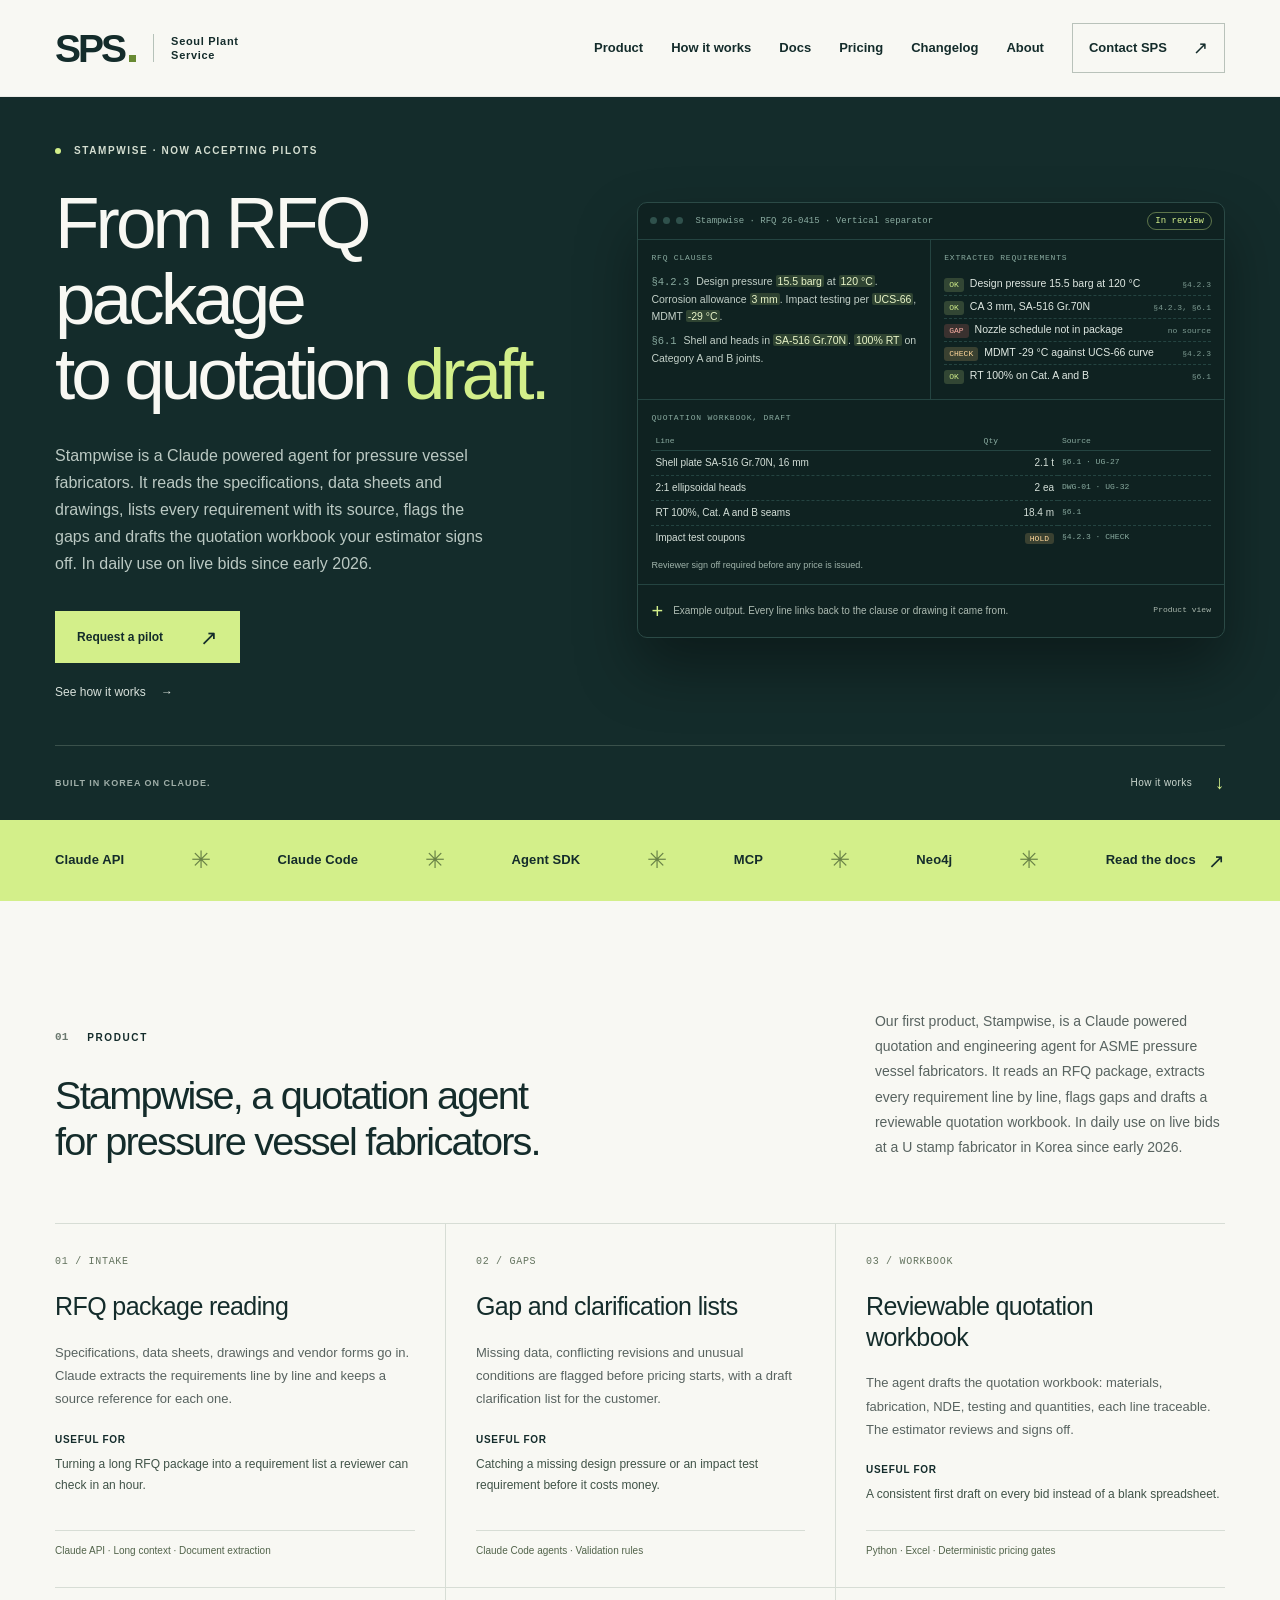
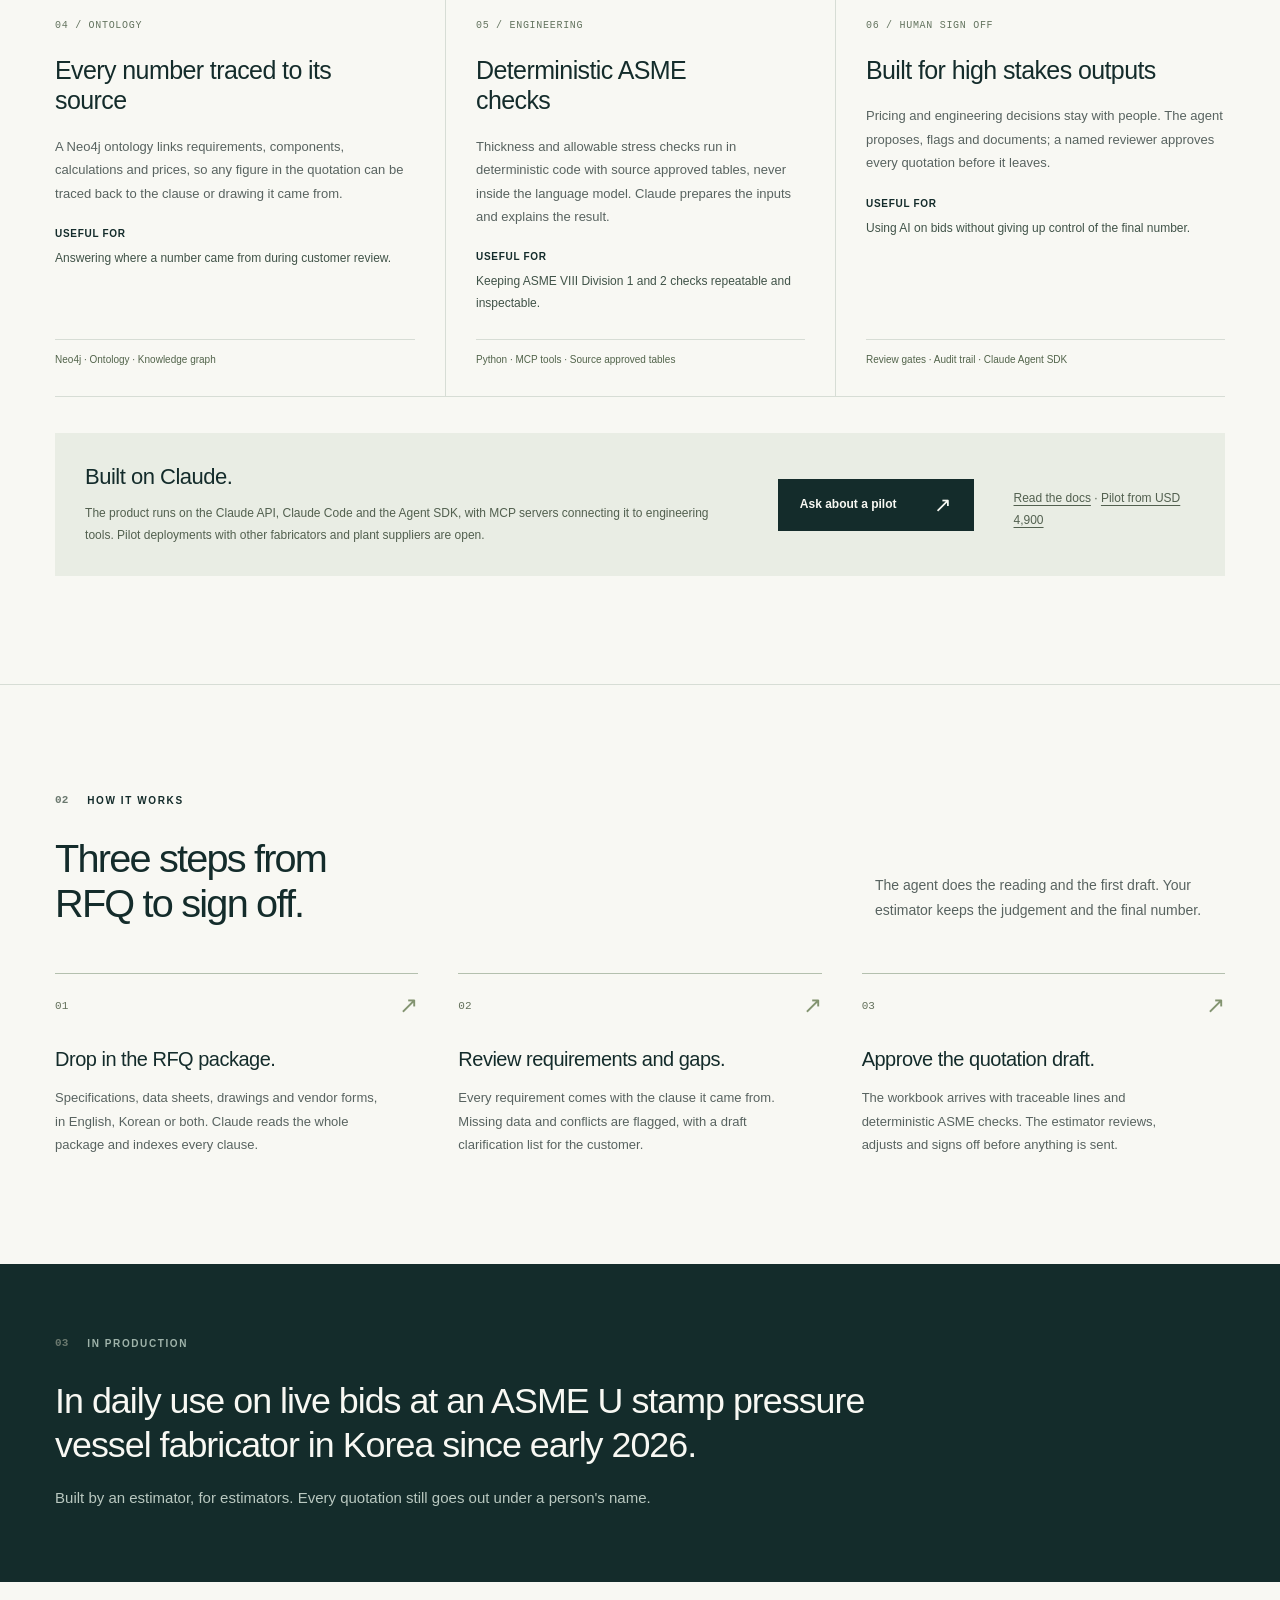
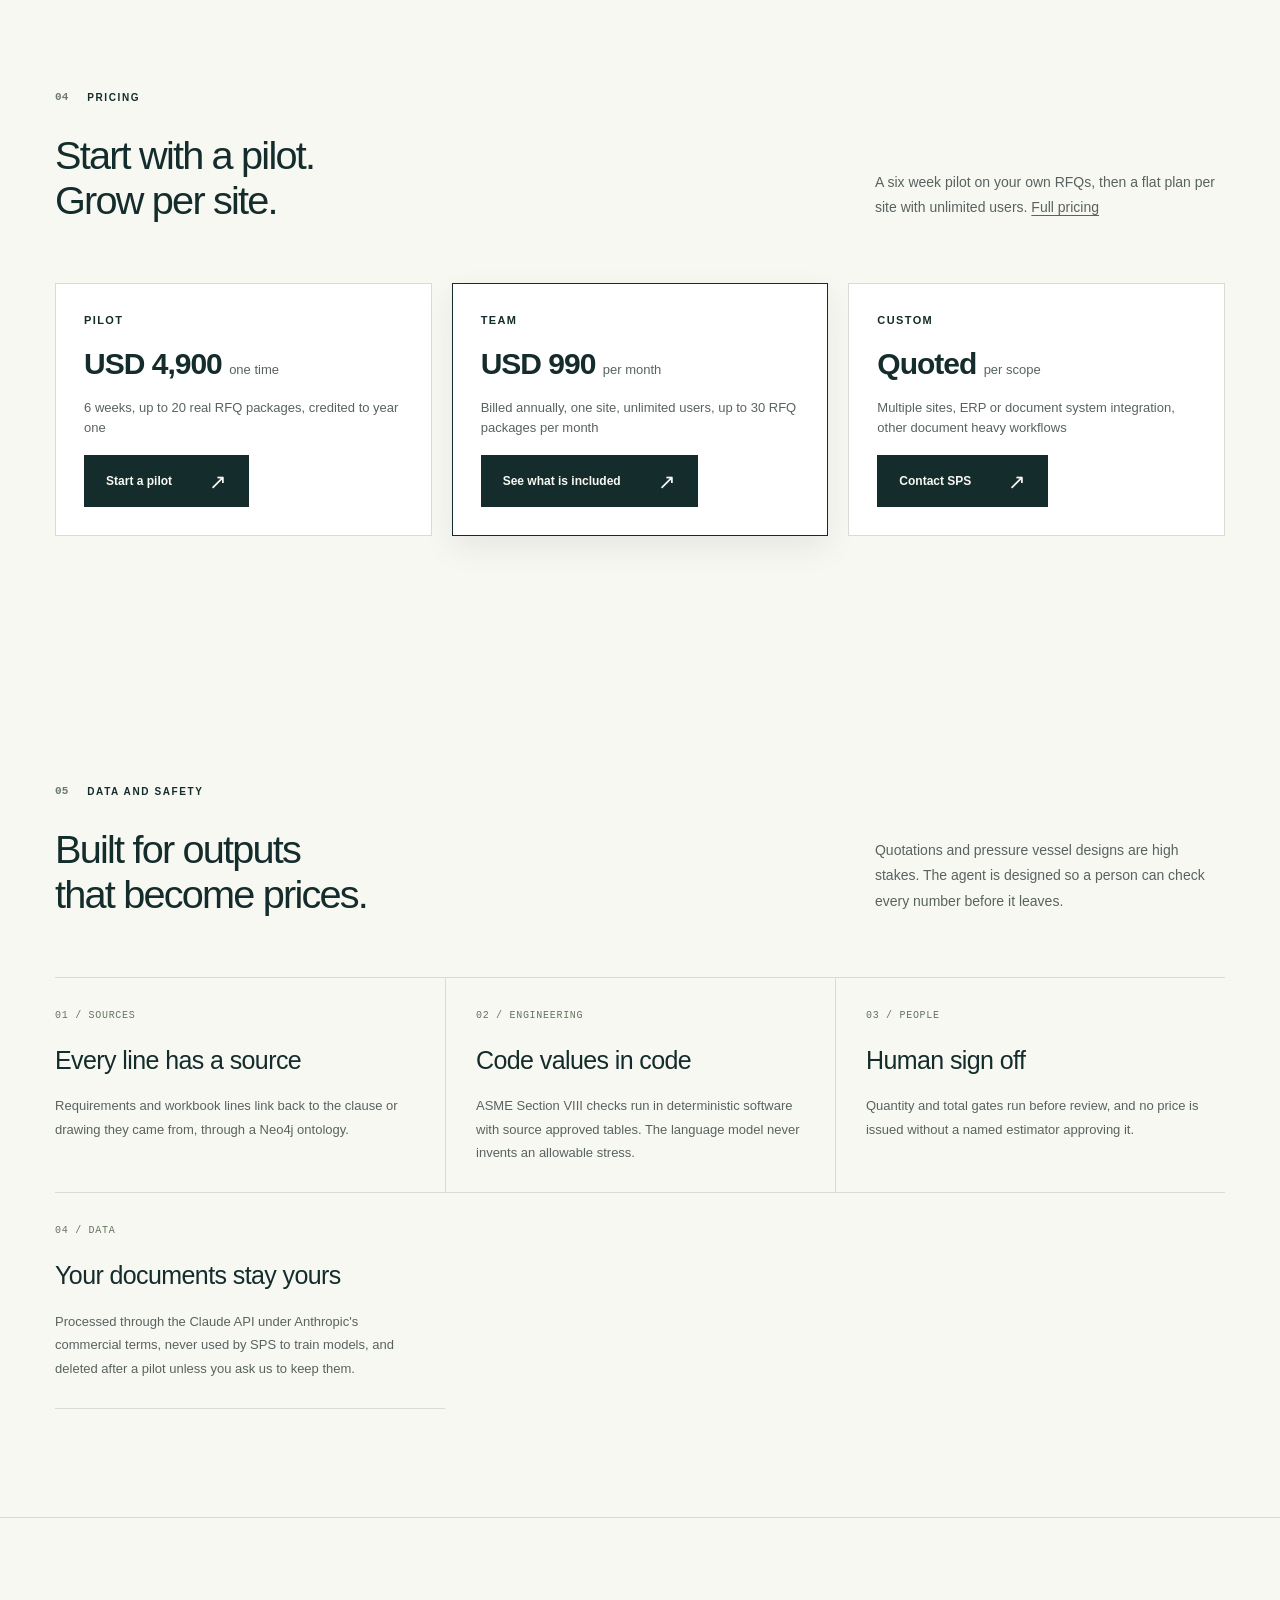
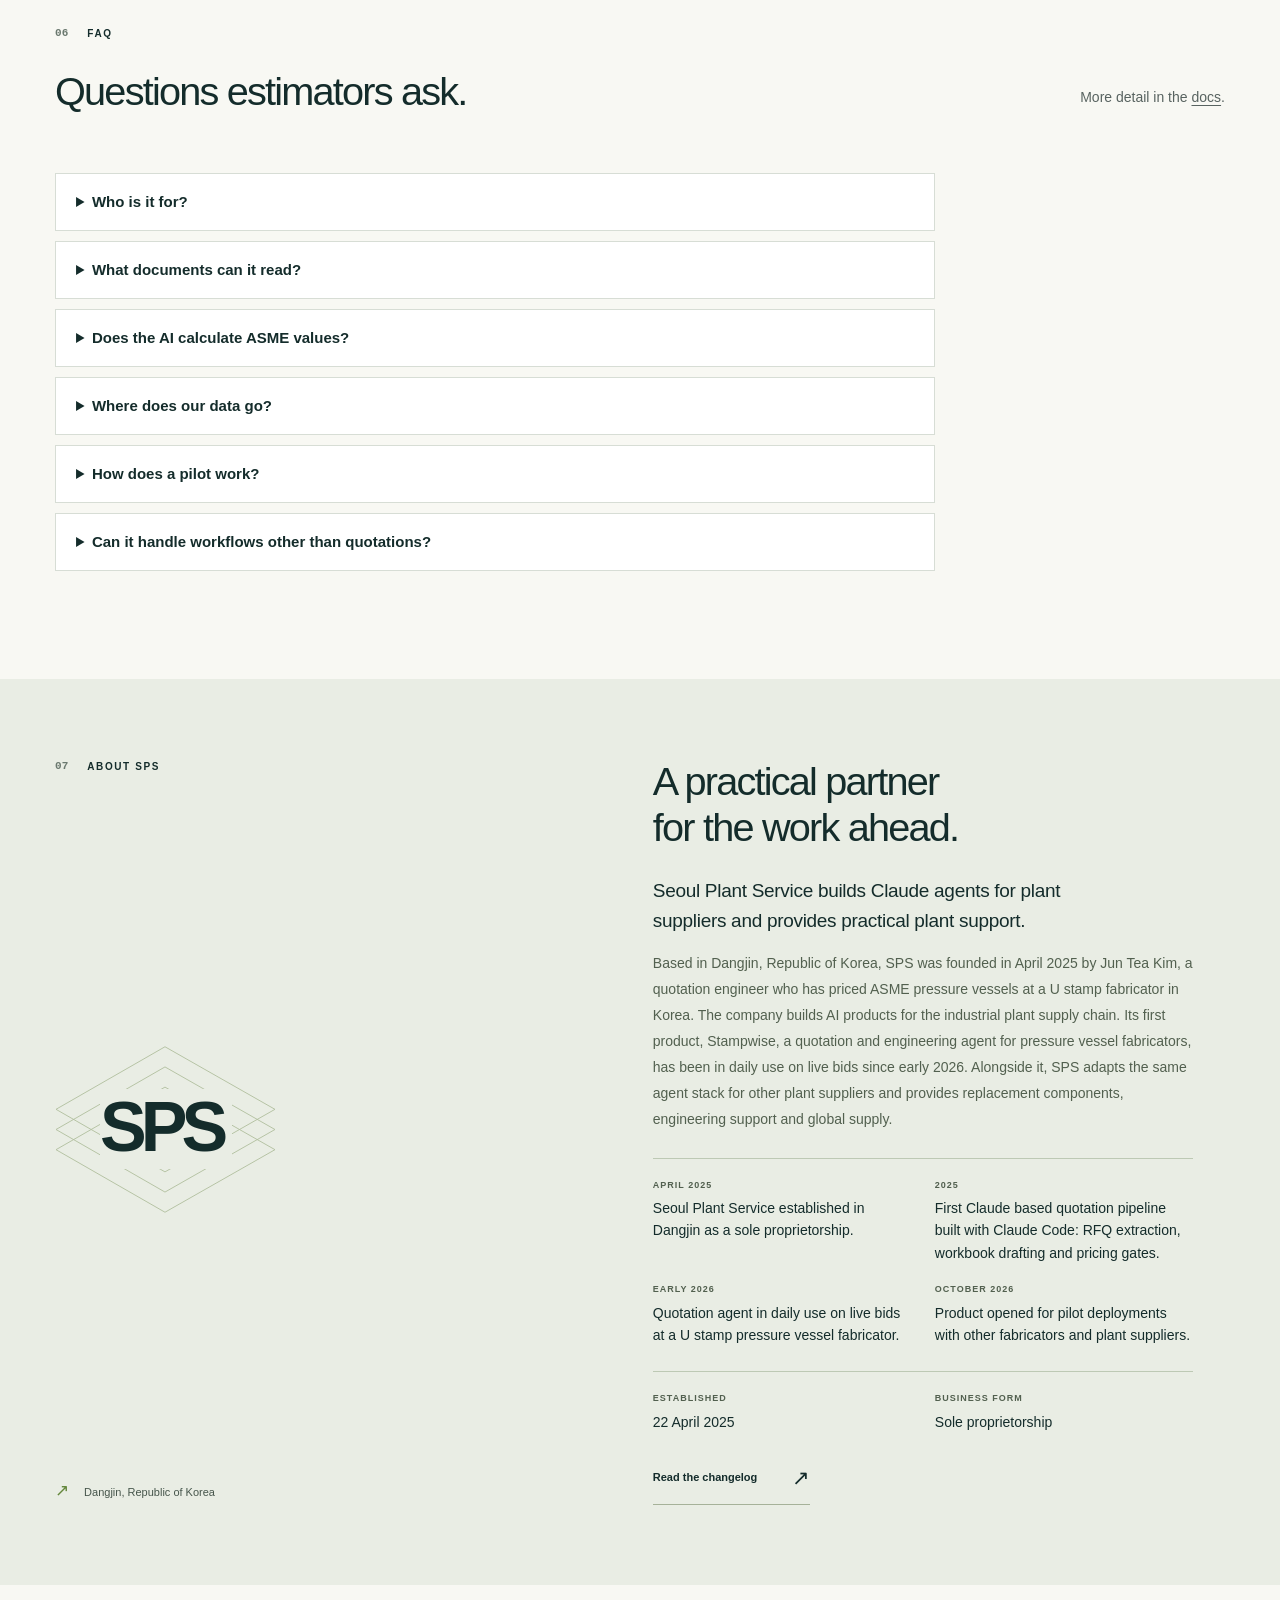
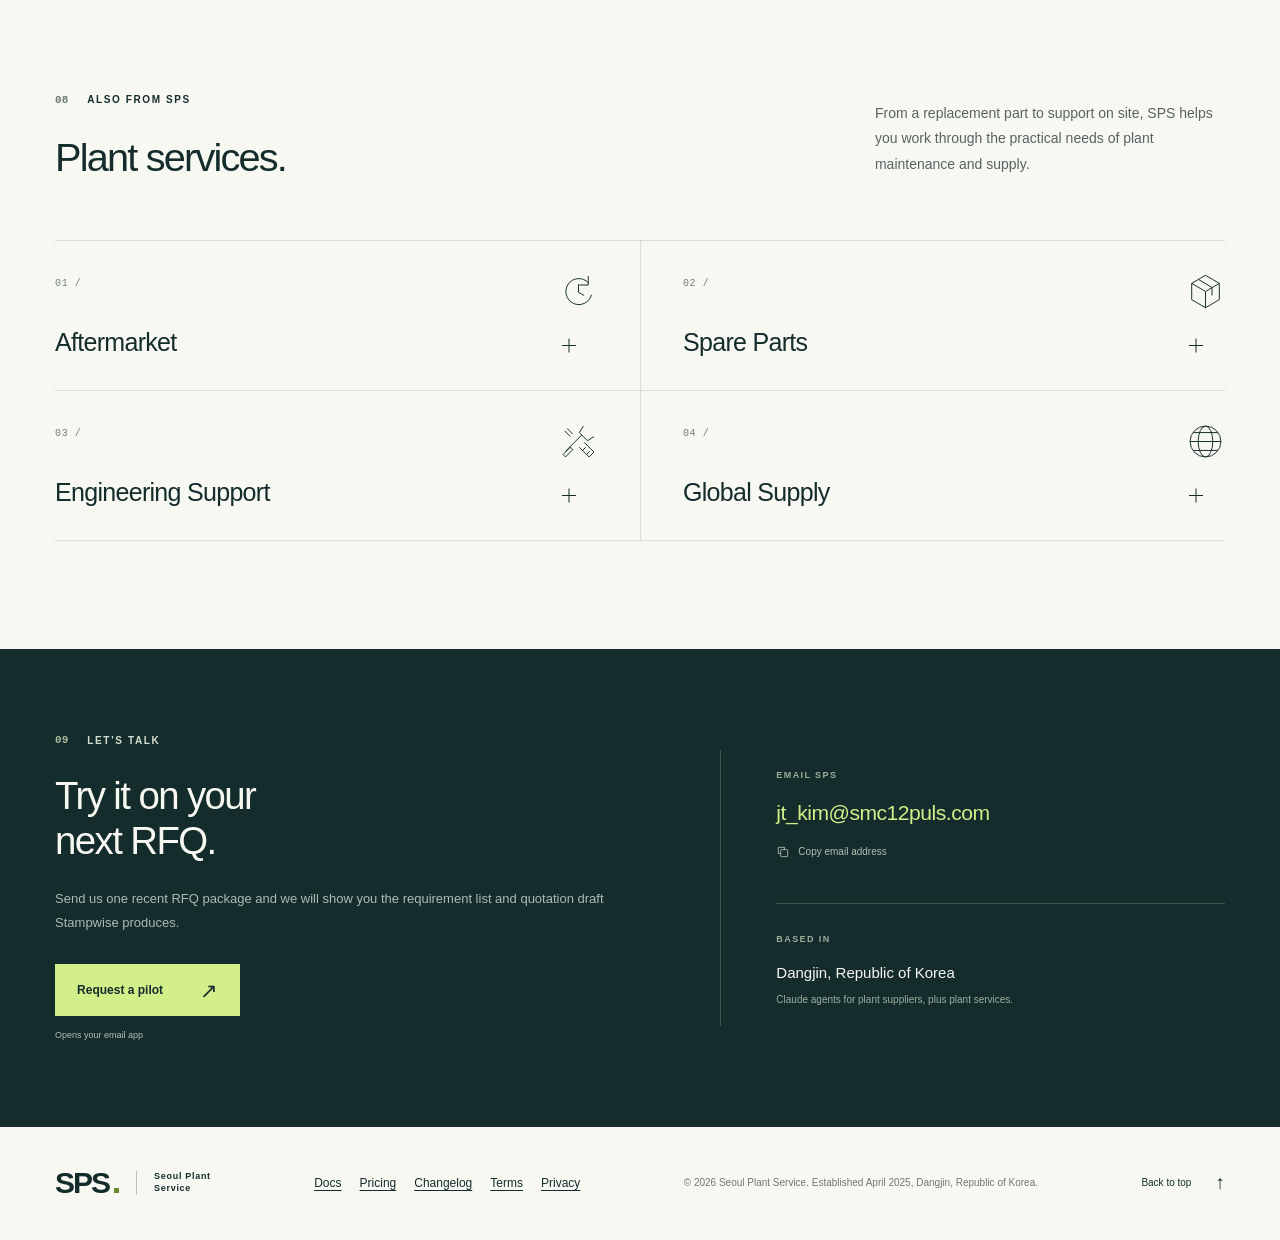
==== index.html @ 638606ea "Name the product Stampwise across the site Co-Authored-By: Claude Opus 5.5 <noreply@anthropic.com> C" ====
<!doctype html>
<html lang="en">
<head>
  <meta charset="utf-8">
  <meta name="viewport" content="width=device-width, initial-scale=1">
  <meta name="theme-color" content="#142c2b">
  <meta name="description" content="Seoul Plant Service (SPS) builds Claude agents for pressure vessel fabricators: a quotation and engineering agent in daily use on live bids since early 2026, plus custom deployments built on Claude and practical plant support.">
  <link rel="canonical" href="https://smc12puls.com/">
  <meta property="og:type" content="website">
  <meta property="og:url" content="https://smc12puls.com/">
  <meta property="og:title" content="Stampwise by Seoul Plant Service">
  <meta property="og:description" content="From RFQ package to quotation draft. Stampwise is a Claude powered agent for pressure vessel fabricators, in daily use on live bids since early 2026. Pilots open.">
  <meta property="og:locale" content="en_US">
  <script id="sps-organization-schema" type="application/ld+json">
    {
      "@context": "https://schema.org",
      "@type": "Organization",
      "name": "Seoul Plant Service",
      "alternateName": "SPS",
      "url": "https://smc12puls.com/",
      "email": "jt_kim@smc12puls.com",
      "foundingDate": "2025-04-22",
      "founder": {
        "@type": "Person",
        "name": "Jun Tea Kim"
      },
      "address": {
        "@type": "PostalAddress",
        "addressLocality": "Dangjin",
        "addressRegion": "Chungcheongnam-do",
        "addressCountry": "KR"
      },
      "description": "Seoul Plant Service builds Claude agents for industrial plant suppliers. Its first product, Stampwise, is a quotation and engineering agent for ASME pressure vessel fabricators, in daily use on live bids since early 2026. SPS also builds custom Claude deployments for plant suppliers and provides replacement components, engineering support and global supply.",
      "knowsAbout": ["Claude API", "Claude Code", "Agent SDK", "Model Context Protocol", "ASME pressure vessels", "Quotation automation", "Neo4j knowledge graphs"]
    }
  </script>
  <script id="sps-product-schema" type="application/ld+json">
    {
      "@context": "https://schema.org",
      "@type": "SoftwareApplication",
      "name": "Stampwise",
      "alternateName": "SPS quotation agent",
      "applicationCategory": "BusinessApplication",
      "operatingSystem": "Cloud",
      "url": "https://smc12puls.com/#product",
      "description": "Claude powered quotation and engineering agent for ASME pressure vessel fabricators. Reads RFQ packages, extracts requirements line by line, flags gaps, drafts a reviewable quotation workbook, traces every number through a Neo4j ontology and checks designs with a deterministic ASME engine. In daily use on live bids since early 2026.",
      "creator": { "@type": "Organization", "name": "Seoul Plant Service", "url": "https://smc12puls.com/" },
      "datePublished": "2026-01",
      "offers": [{ "@type": "Offer", "name": "6 week pilot", "price": "4900", "priceCurrency": "USD", "url": "https://smc12puls.com/pricing/" }, { "@type": "Offer", "name": "Team plan, per month billed annually", "price": "990", "priceCurrency": "USD", "url": "https://smc12puls.com/pricing/" }]
    }
  </script>
  <title>Stampwise by Seoul Plant Service | Claude quotation agent for pressure vessel fabricators</title>
  <link rel="icon" type="image/svg+xml" href="assets/favicon.svg">
  <link rel="stylesheet" href="styles.css">
  <script src="script.js" defer></script>
</head>
<body>
  <a class="skip-link" href="#main">Skip to content</a>

  <header class="site-header">
    <div class="container header-inner">
      <a class="brand" href="#top" aria-label="Seoul Plant Service home">
        <span class="wordmark" aria-hidden="true">SPS<span class="brand-square"></span></span>
        <span class="brand-name">Seoul Plant<br>Service</span>
      </a>
      <button class="menu-toggle" type="button" aria-expanded="false" aria-controls="main-navigation">
        <span class="menu-label">Menu</span><span class="menu-lines" aria-hidden="true"></span>
      </button>
      <nav class="main-navigation" id="main-navigation" aria-label="Main navigation">
        <a href="#product">Product</a>
        <a href="#how">How it works</a>
        <a href="/docs/">Docs</a>
        <a href="/pricing/">Pricing</a>
        <a href="/changelog/">Changelog</a>
        <a href="#about">About</a>
        <a class="nav-contact" href="#contact">Contact SPS <span aria-hidden="true">↗</span></a>
      </nav>
    </div>
  </header>

  <main id="main">
    <section class="hero" id="top" aria-labelledby="hero-title">
      <div class="container hero-inner">
        <div class="hero-copy">
          <p class="eyebrow light"><span class="status-dot" aria-hidden="true"></span> Stampwise · Now accepting pilots</p>
          <h1 id="hero-title">From RFQ package<br>to quotation <em>draft.</em></h1>
          <p class="hero-description">Stampwise is a Claude powered agent for pressure vessel fabricators. It reads the specifications, data sheets and drawings, lists every requirement with its source, flags the gaps and drafts the quotation workbook your estimator signs off. In daily use on live bids since early 2026.</p>
          <a class="button button-lime" href="mailto:jt_kim@smc12puls.com?subject=Stampwise%20pilot">Request a pilot <span aria-hidden="true">↗</span></a>
          <a class="hero-contact" href="#how">See how it works <span aria-hidden="true">→</span></a>
        </div>
        <div class="hero-art product-shot" role="img" aria-label="Example output of Stampwise: RFQ clauses, extracted requirements and a quotation workbook with source references">
          <div class="shot-bar"><span class="dot"></span><span class="dot"></span><span class="dot"></span><span class="shot-title">Stampwise · RFQ 26-0415 · Vertical separator</span><span class="shot-state">In review</span></div>
          <div class="shot-body">
            <div class="shot-col">
              <p class="shot-h">RFQ clauses</p>
              <p class="clause"><span class="ref">§4.2.3</span> Design pressure <mark>15.5 barg</mark> at <mark>120 °C</mark>. Corrosion allowance <mark>3 mm</mark>. Impact testing per <mark>UCS-66</mark>, MDMT <mark>-29 °C</mark>.</p>
              <p class="clause"><span class="ref">§6.1</span> Shell and heads in <mark>SA-516 Gr.70N</mark>. <mark>100% RT</mark> on Category A and B joints.</p>
            </div>
            <div class="shot-col">
              <p class="shot-h">Extracted requirements</p>
              <ul class="req">
                <li><span class="ok">OK</span> Design pressure 15.5 barg at 120 °C <i>§4.2.3</i></li>
                <li><span class="ok">OK</span> CA 3 mm, SA-516 Gr.70N <i>§4.2.3, §6.1</i></li>
                <li><span class="gap">GAP</span> Nozzle schedule not in package <i>no source</i></li>
                <li><span class="chk">CHECK</span> MDMT -29 °C against UCS-66 curve <i>§4.2.3</i></li>
                <li><span class="ok">OK</span> RT 100% on Cat. A and B <i>§6.1</i></li>
              </ul>
            </div>
            <div class="shot-col shot-wide">
              <p class="shot-h">Quotation workbook, draft</p>
              <table class="wb">
                <tr><th>Line</th><th>Qty</th><th>Source</th></tr>
                <tr><td>Shell plate SA-516 Gr.70N, 16 mm</td><td>2.1 t</td><td>§6.1 · UG-27</td></tr>
                <tr><td>2:1 ellipsoidal heads</td><td>2 ea</td><td>DWG-01 · UG-32</td></tr>
                <tr><td>RT 100%, Cat. A and B seams</td><td>18.4 m</td><td>§6.1</td></tr>
                <tr><td>Impact test coupons</td><td><span class="hold">HOLD</span></td><td>§4.2.3 · CHECK</td></tr>
              </table>
              <p class="sign">Reviewer sign off required before any price is issued.</p>
            </div>
          </div>
          <p class="shot-caption"><span class="caption-cross" aria-hidden="true">+</span> Example output. Every line links back to the clause or drawing it came from.<span class="illustration-note">Product view</span></p>
        </div>
      </div>
      <div class="hero-bottom container">
        <p>BUILT IN KOREA ON CLAUDE.</p>
        <a href="#how" aria-label="Scroll to how it works">How it works <span aria-hidden="true">↓</span></a>
      </div>
    </section>

    <div class="service-strip" aria-label="Built with">
      <div class="container service-strip-inner">
        <span>Claude API</span><span aria-hidden="true">✳</span>
        <span>Claude Code</span><span aria-hidden="true">✳</span>
        <span>Agent SDK</span><span aria-hidden="true">✳</span>
        <span>MCP</span><span aria-hidden="true">✳</span>
        <span>Neo4j</span><span aria-hidden="true">✳</span>
        <a class="strip-ai" href="/docs/">Read the docs <span aria-hidden="true">↗</span></a>
      </div>
    </div>

    <section class="section ai-section" id="product" aria-labelledby="product-title">
      <div class="container">
        <div class="section-heading">
          <div><p class="eyebrow"><span>01</span> Product</p><h2 id="product-title">Stampwise, a quotation agent<br>for pressure vessel fabricators.</h2></div>
          <p class="section-intro">Our first product, Stampwise, is a Claude powered quotation and engineering agent for ASME pressure vessel fabricators. It reads an RFQ package, extracts every requirement line by line, flags gaps and drafts a reviewable quotation workbook. In daily use on live bids at a U stamp fabricator in Korea since early 2026.</p>
        </div>
        <div class="capability-grid">
          <article class="capability">
            <span class="capability-number" aria-hidden="true">01 / INTAKE</span>
            <h3>RFQ package reading</h3>
            <p>Specifications, data sheets, drawings and vendor forms go in. Claude extracts the requirements line by line and keeps a source reference for each one.</p>
            <p class="capability-output"><span>Useful for</span> Turning a long RFQ package into a requirement list a reviewer can check in an hour.</p>
            <p class="capability-tech">Claude API · Long context · Document extraction</p>
          </article>
          <article class="capability">
            <span class="capability-number" aria-hidden="true">02 / GAPS</span>
            <h3>Gap and clarification lists</h3>
            <p>Missing data, conflicting revisions and unusual conditions are flagged before pricing starts, with a draft clarification list for the customer.</p>
            <p class="capability-output"><span>Useful for</span> Catching a missing design pressure or an impact test requirement before it costs money.</p>
            <p class="capability-tech">Claude Code agents · Validation rules</p>
          </article>
          <article class="capability">
            <span class="capability-number" aria-hidden="true">03 / WORKBOOK</span>
            <h3>Reviewable quotation workbook</h3>
            <p>The agent drafts the quotation workbook: materials, fabrication, NDE, testing and quantities, each line traceable. The estimator reviews and signs off.</p>
            <p class="capability-output"><span>Useful for</span> A consistent first draft on every bid instead of a blank spreadsheet.</p>
            <p class="capability-tech">Python · Excel · Deterministic pricing gates</p>
          </article>
          <article class="capability">
            <span class="capability-number" aria-hidden="true">04 / ONTOLOGY</span>
            <h3>Every number traced to its source</h3>
            <p>A Neo4j ontology links requirements, components, calculations and prices, so any figure in the quotation can be traced back to the clause or drawing it came from.</p>
            <p class="capability-output"><span>Useful for</span> Answering where a number came from during customer review.</p>
            <p class="capability-tech">Neo4j · Ontology · Knowledge graph</p>
          </article>
          <article class="capability">
            <span class="capability-number" aria-hidden="true">05 / ENGINEERING</span>
            <h3>Deterministic ASME checks</h3>
            <p>Thickness and allowable stress checks run in deterministic code with source approved tables, never inside the language model. Claude prepares the inputs and explains the result.</p>
            <p class="capability-output"><span>Useful for</span> Keeping ASME VIII Division 1 and 2 checks repeatable and inspectable.</p>
            <p class="capability-tech">Python · MCP tools · Source approved tables</p>
          </article>
          <article class="capability">
            <span class="capability-number" aria-hidden="true">06 / HUMAN SIGN OFF</span>
            <h3>Built for high stakes outputs</h3>
            <p>Pricing and engineering decisions stay with people. The agent proposes, flags and documents; a named reviewer approves every quotation before it leaves.</p>
            <p class="capability-output"><span>Useful for</span> Using AI on bids without giving up control of the final number.</p>
            <p class="capability-tech">Review gates · Audit trail · Claude Agent SDK</p>
          </article>
        </div>
        <div class="ai-scope">
          <div><h3>Built on Claude.</h3><p>The product runs on the Claude API, Claude Code and the Agent SDK, with MCP servers connecting it to engineering tools. Pilot deployments with other fabricators and plant suppliers are open.</p></div>
          <a class="button button-ink" href="mailto:jt_kim@smc12puls.com?subject=Stampwise%20pilot&amp;body=Hello%20SPS%2C%0D%0A%0D%0AI%20would%20like%20to%20discuss%20a%20pilot%20of%20the%20quotation%20agent%3A%0D%0A%0D%0AProducts%20we%20fabricate%3A%0D%0ATypical%20RFQ%20package%20and%20volume%3A%0D%0ACurrent%20quotation%20tools%3A%0D%0AData%20access%20constraints%3A%0D%0APreferred%20timing%3A%0D%0ACompany%20and%20contact%20name%3A%0D%0A%0D%0AThank%20you.">Ask about a pilot <span aria-hidden="true">↗</span></a>
          <p class="product-links"><a href="/docs/">Read the docs</a> · <a href="/pricing/">Pilot from USD 4,900</a></p>
        </div>
      </div>
    </section>

    <section class="section approach-section" id="how" aria-labelledby="how-title">
      <div class="container">
        <div class="section-heading"><div><p class="eyebrow"><span>02</span> How it works</p><h2 id="how-title">Three steps from<br>RFQ to sign off.</h2></div><p class="section-intro">The agent does the reading and the first draft. Your estimator keeps the judgement and the final number.</p></div>
        <ol class="approach-steps">
          <li><div class="step-top"><span>01</span><span class="step-arrow" aria-hidden="true">↗</span></div><h3>Drop in the RFQ package.</h3><p>Specifications, data sheets, drawings and vendor forms, in English, Korean or both. Claude reads the whole package and indexes every clause.</p></li>
          <li><div class="step-top"><span>02</span><span class="step-arrow" aria-hidden="true">↗</span></div><h3>Review requirements and gaps.</h3><p>Every requirement comes with the clause it came from. Missing data and conflicts are flagged, with a draft clarification list for the customer.</p></li>
          <li><div class="step-top"><span>03</span><span class="step-arrow" aria-hidden="true">↗</span></div><h3>Approve the quotation draft.</h3><p>The workbook arrives with traceable lines and deterministic ASME checks. The estimator reviews, adjusts and signs off before anything is sent.</p></li>
        </ol>
      </div>
    </section>

    <section class="proof-section" id="proof" aria-labelledby="proof-title">
      <div class="container proof-inner">
        <p class="eyebrow"><span>03</span> In production</p>
        <p class="proof-statement" id="proof-title">In daily use on live bids at an ASME U stamp pressure vessel fabricator in Korea since early 2026.</p>
        <p class="proof-note">Built by an estimator, for estimators. Every quotation still goes out under a person's name.</p>
      </div>
    </section>

    <section class="section pricing-section" id="pricing" aria-labelledby="pricing-title">
      <div class="container">
        <div class="section-heading"><div><p class="eyebrow"><span>04</span> Pricing</p><h2 id="pricing-title">Start with a pilot.<br>Grow per site.</h2></div><p class="section-intro">A six week pilot on your own RFQs, then a flat plan per site with unlimited users. <a class="text-link-inline" href="/pricing/">Full pricing</a></p></div>
        <div class="price-grid">
          <article class="price-card"><p class="price-name">Pilot</p><p class="price-amount">USD 4,900 <span>one time</span></p><p class="price-note">6 weeks, up to 20 real RFQ packages, credited to year one</p><a class="button button-ink" href="mailto:jt_kim@smc12puls.com?subject=Stampwise%20pilot">Start a pilot <span aria-hidden="true">↗</span></a></article>
          <article class="price-card featured"><p class="price-name">Team</p><p class="price-amount">USD 990 <span>per month</span></p><p class="price-note">Billed annually, one site, unlimited users, up to 30 RFQ packages per month</p><a class="button button-ink" href="/pricing/">See what is included <span aria-hidden="true">↗</span></a></article>
          <article class="price-card"><p class="price-name">Custom</p><p class="price-amount">Quoted <span>per scope</span></p><p class="price-note">Multiple sites, ERP or document system integration, other document heavy workflows</p><a class="button button-ink" href="mailto:jt_kim@smc12puls.com?subject=SPS%20custom%20deployment">Contact SPS <span aria-hidden="true">↗</span></a></article>
        </div>
      </div>
    </section>

    <section class="section ai-section" id="security" aria-labelledby="security-title">
      <div class="container">
        <div class="section-heading"><div><p class="eyebrow"><span>05</span> Data and safety</p><h2 id="security-title">Built for outputs<br>that become prices.</h2></div><p class="section-intro">Quotations and pressure vessel designs are high stakes. The agent is designed so a person can check every number before it leaves.</p></div>
        <div class="capability-grid">
          <article class="capability"><span class="capability-number" aria-hidden="true">01 / SOURCES</span><h3>Every line has a source</h3><p>Requirements and workbook lines link back to the clause or drawing they came from, through a Neo4j ontology.</p></article>
          <article class="capability"><span class="capability-number" aria-hidden="true">02 / ENGINEERING</span><h3>Code values in code</h3><p>ASME Section VIII checks run in deterministic software with source approved tables. The language model never invents an allowable stress.</p></article>
          <article class="capability"><span class="capability-number" aria-hidden="true">03 / PEOPLE</span><h3>Human sign off</h3><p>Quantity and total gates run before review, and no price is issued without a named estimator approving it.</p></article>
          <article class="capability"><span class="capability-number" aria-hidden="true">04 / DATA</span><h3>Your documents stay yours</h3><p>Processed through the Claude API under Anthropic's commercial terms, never used by SPS to train models, and deleted after a pilot unless you ask us to keep them.</p></article>
        </div>
      </div>
    </section>

    <section class="section faq-section" id="faq" aria-labelledby="faq-title">
      <div class="container">
        <div class="section-heading"><div><p class="eyebrow"><span>06</span> FAQ</p><h2 id="faq-title">Questions estimators ask.</h2></div><p class="section-intro">More detail in the <a class="text-link-inline" href="/docs/">docs</a>.</p></div>
        <div class="faq-list">
          <details class="faq-item"><summary>Who is it for?</summary><p>Pressure vessel and heat exchanger fabricators, and other plant suppliers who quote against engineering RFQ packages.</p></details>
          <details class="faq-item"><summary>What documents can it read?</summary><p>PDF, Word and Excel files: specifications, data sheets, material requisitions, vendor forms and drawings in PDF. English, Korean and mixed packages.</p></details>
          <details class="faq-item"><summary>Does the AI calculate ASME values?</summary><p>No. Claude prepares inputs and explains results. Thickness and allowable stress checks run in deterministic code with source approved tables.</p></details>
          <details class="faq-item"><summary>Where does our data go?</summary><p>Documents are processed through the Claude API under Anthropic's commercial terms. SPS does not use them to train models. See the <a href="/privacy/">Privacy Policy</a>.</p></details>
          <details class="faq-item"><summary>How does a pilot work?</summary><p>Six weeks on one product family and up to 20 of your real RFQ packages, with a weekly review and an evaluation report at the end. The fee is credited to year one if you subscribe within 30 days.</p></details>
          <details class="faq-item"><summary>Can it handle workflows other than quotations?</summary><p>Yes, as a custom deployment of the same agent stack, for example RFQ intake or engineering knowledge search. See <a href="/pricing/">Pricing</a>.</p></details>
        </div>
      </div>
    </section>

    <section class="about-section" id="about" aria-labelledby="about-title">
      <div class="container about-grid">
        <div class="about-label"><p class="eyebrow"><span>07</span> About SPS</p><div class="about-emblem" aria-hidden="true"><span>SPS</span><svg viewBox="0 0 220 160" fill="none"><path d="m1 80 108-62 109 62-109 62L1 80Z"/><path d="m1 100 108-62 109 62-109 62L1 100Z"/><path d="m1 60 108-62 109 62-109 62L1 60Z"/></svg></div><p class="about-location"><span aria-hidden="true">↗</span> Dangjin, Republic of Korea</p></div>
        <div class="about-copy">
          <h2 id="about-title">A practical partner<br>for the work ahead.</h2>
          <p class="about-lead">Seoul Plant Service builds Claude agents for plant suppliers and provides practical plant support.</p>
          <p>Based in Dangjin, Republic of Korea, SPS was founded in April 2025 by Jun Tea Kim, a quotation engineer who has priced ASME pressure vessels at a U stamp fabricator in Korea. The company builds AI products for the industrial plant supply chain. Its first product, Stampwise, a quotation and engineering agent for pressure vessel fabricators, has been in daily use on live bids since early 2026. Alongside it, SPS adapts the same agent stack for other plant suppliers and provides replacement components, engineering support and global supply.</p>
          <dl class="company-facts" aria-label="Milestones">
            <div><dt>April 2025</dt><dd>Seoul Plant Service established in Dangjin as a sole proprietorship.</dd></div>
            <div><dt>2025</dt><dd>First Claude based quotation pipeline built with Claude Code: RFQ extraction, workbook drafting and pricing gates.</dd></div>
            <div><dt>Early 2026</dt><dd>Quotation agent in daily use on live bids at a U stamp pressure vessel fabricator.</dd></div>
            <div><dt>October 2026</dt><dd>Product opened for pilot deployments with other fabricators and plant suppliers.</dd></div>
          </dl>
          <dl class="company-facts">
            <div><dt>Established</dt><dd><time datetime="2025-04-22">22 April 2025</time></dd></div>
            <div><dt>Business form</dt><dd>Sole proprietorship</dd></div>
          </dl>
          <a class="text-link" href="/changelog/">Read the changelog <span aria-hidden="true">↗</span></a>
        </div>
      </div>
    </section>

    <section class="section services-section" id="services" aria-labelledby="services-title">
      <div class="container">
        <div class="section-heading">
          <div><p class="eyebrow"><span>08</span> Also from SPS</p><h2 id="services-title">Plant services.</h2></div>
          <p class="section-intro">From a replacement part to support on site, SPS helps you work through the practical needs of plant maintenance and supply.</p>
        </div>
        <div class="service-grid">
          <details class="service-item">
            <summary>
              <span class="service-number">01 /</span>
              <svg class="service-icon" viewBox="0 0 48 48" fill="none" aria-hidden="true"><path d="M36 13a16 16 0 1 0 4 15M36 5v11H25"/><path d="M24 15v10l7 4"/></svg>
              <span class="service-title">Aftermarket</span><span class="disclosure-icon" aria-hidden="true"></span>
            </summary>
            <div class="service-body"><p>Practical assistance for equipment already in service, from heater replacement to maintenance support.</p><ul><li>Heater replacement support</li><li>Equipment and personnel assistance</li></ul><a href="mailto:jt_kim@smc12puls.com?subject=Aftermarket%20support%20inquiry">Discuss your requirement <span aria-hidden="true">↗</span></a></div>
          </details>
          <details class="service-item">
            <summary>
              <span class="service-number">02 /</span>
              <svg class="service-icon" viewBox="0 0 48 48" fill="none" aria-hidden="true"><path d="m24 4 17 10v20L24 44 7 34V14L24 4ZM7 14l17 10 17-10M24 24v20M15 9l17 10v10"/></svg>
              <span class="service-title">Spare Parts</span><span class="disclosure-icon" aria-hidden="true"></span>
            </summary>
            <div class="service-body"><p>Support for replacement components, with attention to the part details and specifications you provide.</p><ul><li>Spare parts sourcing and supply</li><li>O-rings, packing and replacement items</li></ul><a href="mailto:jt_kim@smc12puls.com?subject=Spare%20parts%20inquiry">Find the part you need <span aria-hidden="true">↗</span></a></div>
          </details>
          <details class="service-item">
            <summary>
              <span class="service-number">03 /</span>
              <svg class="service-icon" viewBox="0 0 48 48" fill="none" aria-hidden="true"><path d="m8 36 20-20M10 8l7 7M7 11l7 7M30 5l-5 8 10 10 8-5M5 40l3 3 9-9-3-3-9 9Z"/><path d="m25 31 12 12 6-6-12-12M29 35l4-4M34 40l4-4"/></svg>
              <span class="service-title">Engineering Support</span><span class="disclosure-icon" aria-hidden="true"></span>
            </summary>
            <div class="service-body"><p>Hands-on support for defined plant requirements, including minor machining and facility equipment assistance.</p><ul><li>Minor machining requirements</li><li>Facility equipment and personnel support</li></ul><a href="mailto:jt_kim@smc12puls.com?subject=Engineering%20support%20inquiry">Talk through the scope <span aria-hidden="true">↗</span></a></div>
          </details>
          <details class="service-item">
            <summary>
              <span class="service-number">04 /</span>
              <svg class="service-icon" viewBox="0 0 48 48" fill="none" aria-hidden="true"><circle cx="24" cy="24" r="19"/><ellipse cx="24" cy="24" rx="9" ry="19"/><path d="M5 24h38M9 13h30M9 35h30"/></svg>
              <span class="service-title">Global Supply</span><span class="disclosure-icon" aria-hidden="true"></span>
            </summary>
            <div class="service-body"><p>Sourcing support for overseas equipment and component requirements, starting with your specification and destination.</p><ul><li>Equipment and component sourcing inquiries</li><li>Supply requirements and delivery coordination</li></ul><a href="mailto:jt_kim@smc12puls.com?subject=Global%20supply%20inquiry">Share your supply needs <span aria-hidden="true">↗</span></a></div>
          </details>
        </div>
      </div>
    </section>

    <section class="contact-section" id="contact" aria-labelledby="contact-title">
      <div class="container contact-inner">
        <div class="contact-copy"><p class="eyebrow light"><span>09</span> Let’s talk</p><h2 id="contact-title">Try it on your<br>next RFQ.</h2><p>Send us one recent RFQ package and we will show you the requirement list and quotation draft Stampwise produces.</p><a class="button button-lime" href="mailto:jt_kim@smc12puls.com?subject=Stampwise%20pilot">Request a pilot <span aria-hidden="true">↗</span></a><span class="email-app-note">Opens your email app</span></div>
        <div class="contact-details"><span class="contact-detail-label">EMAIL SPS</span><a class="email-address" href="mailto:jt_kim@smc12puls.com">jt_kim<wbr>@smc12puls.com</a><div class="copy-row"><button class="copy-email" type="button" data-email="jt_kim@smc12puls.com"><svg viewBox="0 0 18 18" fill="none" aria-hidden="true"><rect x="6" y="6" width="9" height="9" rx="1"/><path d="M11 6V3H3v8h3"/></svg>Copy email address</button><span class="copy-status" role="status" aria-live="polite"></span></div><div class="contact-location"><span class="contact-detail-label">BASED IN</span><p>Dangjin, Republic of Korea</p><span class="location-note">Claude agents for plant suppliers, plus plant services.</span></div></div>
      </div>
    </section>

  </main>

  <footer class="site-footer"><div class="container footer-inner"><a class="brand footer-brand" href="#top" aria-label="Seoul Plant Service, back to top"><span class="wordmark" aria-hidden="true">SPS<span class="brand-square"></span></span><span class="brand-name">Seoul Plant<br>Service</span></a><nav class="footer-links" aria-label="Company"><a href="/docs/">Docs</a><a href="/pricing/">Pricing</a><a href="/changelog/">Changelog</a><a href="/terms/">Terms</a><a href="/privacy/">Privacy</a></nav><p id="company-information">© <span id="year">2026</span> Seoul Plant Service. Established April 2025, Dangjin, Republic of Korea.</p><a class="back-to-top" href="#top">Back to top <span aria-hidden="true">↑</span></a></div></footer>
</body>
</html>
---- styles.css ----
/* Seoul Plant Service — self-contained, no external fonts or dependencies. */
:root{--ink:#142c2b;--ink-deep:#102423;--paper:#f8f8f3;--muted:#586360;--line:#d7ddd5;--lime:#d3ef8a;--white:#fff;--max:1280px;--gutter:clamp(24px,4.3vw,72px)}
*,*::before,*::after{box-sizing:border-box}
html{scroll-behavior:smooth;scroll-padding-top:100px}
body{margin:0;background:var(--paper);color:var(--ink);font-family:Arial,Helvetica,sans-serif;-webkit-font-smoothing:antialiased;line-height:1.6}
button,a{-webkit-tap-highlight-color:transparent}
a{color:inherit;text-decoration:none}
button{font:inherit}
button,a,summary{touch-action:manipulation}
img,svg{display:block;max-width:100%}
h1,h2,h3,p,figure{margin:0}
button{cursor:pointer}
::selection{background:var(--lime);color:var(--ink)}
:focus-visible{outline:3px solid #688a32;outline-offset:6px}
.hero :focus-visible,.contact-section :focus-visible{outline-color:var(--lime)}
.container{width:min(calc(100% - var(--gutter)*2),var(--max));margin-inline:auto}
.skip-link{position:fixed;z-index:50;top:12px;left:12px;padding:10px 18px;background:var(--lime);transform:translateY(-160%)}
.skip-link:focus{transform:translateY(0)}
.site-header{background:var(--paper);border-bottom:1px solid rgba(20,44,43,.06);position:sticky;top:0;z-index:20}
.header-inner{height:96px;display:flex;align-items:center;justify-content:space-between;gap:30px}
.brand{display:inline-flex;align-items:center;gap:17px;flex-shrink:0}
.wordmark{font-size:39px;font-weight:800;line-height:1;letter-spacing:-3px;display:inline-flex;align-items:baseline;gap:3px}
.brand-square{width:7px;height:7px;background:#688a32;margin-left:2px}
.brand-name{font-size:11px;line-height:1.3;letter-spacing:.7px;font-weight:700;border-left:1px solid #b6c2b9;padding-left:17px}
.main-navigation{display:flex;align-items:center;gap:28px;font-size:13px;font-weight:600}
.main-navigation>a:not(.nav-contact){padding:10px 0;position:relative}
.main-navigation>a:not(.nav-contact)::after{content:"";position:absolute;bottom:3px;left:0;width:0;height:2px;background:var(--ink);transition:width .2s}
.main-navigation>a:hover::after{width:100%}
.nav-contact{border:1px solid #b9c2ba;padding:10px 16px;display:flex;gap:26px;align-items:center}
.nav-contact:hover{background:var(--ink);color:var(--paper);border-color:var(--ink)}
.nav-contact span{font-size:18px;font-weight:400}
.menu-toggle{display:none}
.hero{background:var(--ink);color:var(--paper);overflow:hidden}
.hero-inner{display:grid;grid-template-columns:1fr 1.03fr;align-items:center;min-height:647px;padding-top:40px;padding-bottom:42px;gap:12px}
.hero-copy{position:relative;z-index:1;padding-top:7px}
.eyebrow{display:flex;align-items:center;gap:13px;font-size:10px;letter-spacing:1.6px;text-transform:uppercase;font-weight:700;line-height:1.4;margin-bottom:27px}
.eyebrow>span:not(.status-dot){color:#6b796f;font-family:monospace;letter-spacing:0;font-size:11px;margin-right:6px}
.eyebrow.light{color:#d4ded1}
.eyebrow.light>span:not(.status-dot){color:#a9b99b}
.status-dot{background:var(--lime);height:6px;width:6px;flex-shrink:0;border-radius:50%}
h1{font-size:clamp(60px,5.7vw,84px);line-height:1.035;font-weight:500;letter-spacing:-4px;margin:0 0 30px}
h1 em{color:var(--lime);font-style:normal}
.hero-description{color:#bbc9c3;font-size:16px;line-height:1.7;max-width:440px;margin-bottom:34px}
.button{display:inline-flex;align-items:center;justify-content:space-between;gap:37px;min-height:52px;padding:14px 22px;font-size:12px;line-height:1.4;font-weight:700;transition:background .2s,transform .2s}
.button span{font-size:21px;line-height:1;font-weight:400}
.button-lime{background:var(--lime);color:var(--ink)}
.button-lime:hover{background:#e3ffa4;transform:translateY(-2px)}
.hero-contact{display:block;width:fit-content;font-size:12px;margin-top:20px;color:#d8e1db}
.hero-contact span{margin-left:12px}
.hero-contact:hover{color:var(--lime)}
.hero-art{position:relative;min-width:0;align-self:stretch;display:flex;flex-direction:column;justify-content:center}
.hero-art::before{content:"";position:absolute;inset:28px -30px 20px 10px;background:radial-gradient(ellipse at 53% 44%,rgba(111,146,125,.2),transparent 65%);pointer-events:none}
.art-topline{position:absolute;top:23px;left:23px;right:0;display:flex;justify-content:space-between;font-family:monospace;font-size:8px;letter-spacing:.7px;color:#8aaba0;gap:10px}
.hero-art img{position:relative;width:120%;max-width:none;height:auto;aspect-ratio:900/720;margin-left:-8%;margin-top:2px}
.hero-art figcaption{position:relative;display:flex;align-items:center;gap:12px;font-size:10px;color:#adbbb2;margin-top:-14px;padding-left:24px}
.caption-cross{font-size:20px;color:var(--lime);font-weight:300}
.illustration-note{margin-left:auto;font-family:monospace;font-size:8px;color:#aab8ae}
.hero-bottom{display:flex;justify-content:space-between;align-items:center;border-top:1px solid #3a514b;padding-block:22px;font-size:9px;font-weight:600;letter-spacing:1px;gap:20px}
.hero-bottom>p{color:#9faea8}
.hero-bottom a{display:flex;align-items:center;gap:23px;color:#cbd7cf;font-size:10px;font-weight:400;letter-spacing:.4px}
.hero-bottom a span{font-size:19px;color:var(--lime)}
.service-strip{background:var(--lime);color:var(--ink)}
.service-strip-inner{min-height:81px;display:flex;align-items:center;justify-content:space-between;gap:24px;font-size:13px;font-weight:600;letter-spacing:.1px}
.service-strip-inner>[aria-hidden]{font-size:24px;font-weight:400;color:#688146}
.strip-ai{display:flex;align-items:center;gap:12px;line-height:1.4}
.strip-ai:hover{text-decoration:underline;text-underline-offset:4px}
.strip-ai>span{font-size:20px;font-weight:400}
.section{padding-block:108px}
.section-heading{display:flex;align-items:flex-end;justify-content:space-between;gap:70px;margin-bottom:59px}
h2{font-size:clamp(34px,3.1vw,47px);line-height:1.15;letter-spacing:-1.8px;font-weight:500}
.section-intro{max-width:350px;font-size:14px;line-height:1.8;color:var(--muted);padding-bottom:4px}
.ai-section{border-bottom:1px solid var(--line)}
.capability-grid{display:grid;grid-template-columns:repeat(3,minmax(0,1fr));border-top:1px solid var(--line)}
.capability{display:flex;flex-direction:column;padding:30px 30px 28px 0;border-bottom:1px solid var(--line);min-width:0}
.capability:not(:nth-child(3n+1)){padding-left:30px;border-left:1px solid var(--line)}
.capability:nth-child(3n){padding-right:0}
.capability-number{color:#64745f;font:10px/1.5 monospace;letter-spacing:.7px;margin-bottom:22px}
.capability h3{font-size:25px;line-height:1.22;letter-spacing:-.6px;font-weight:500;margin-bottom:19px;max-width:290px}
.capability>p{font-size:13px;line-height:1.8;color:var(--muted)}
.capability .capability-output{margin-top:20px;margin-bottom:24px;color:#405348;font-size:12px}
.capability-output>span{display:block;font-size:10px;font-weight:700;text-transform:uppercase;letter-spacing:.7px;color:var(--ink);margin-bottom:5px}
.capability .capability-tech{border-top:1px solid var(--line);padding-top:12px;margin-top:auto;font-size:10px;color:#52644b;line-height:1.6}
.ai-scope{margin-top:36px;padding:30px;background:#e9ede4;display:flex;align-items:center;justify-content:space-between;gap:40px}
.ai-scope h3{font-size:22px;line-height:1.3;font-weight:500;letter-spacing:-.5px;margin-bottom:12px}
.ai-scope p{font-size:12px;line-height:1.8;color:#52604f;max-width:720px}
.ai-scope .button{flex-shrink:0}
.button-ink{color:var(--paper);background:var(--ink)}
.button-ink:hover{background:#274e44;transform:translateY(-2px)}
.service-grid{display:grid;grid-template-columns:1fr 1fr;border-top:1px solid var(--line)}
.service-item{padding:35px 42px 32px 0;border-bottom:1px solid var(--line);min-width:0}
.service-item:nth-child(even){padding-right:0;padding-left:42px;border-left:1px solid var(--line)}
.service-item summary{display:grid;grid-template-columns:1fr auto;position:relative;list-style:none;cursor:pointer}
.service-item summary::-webkit-details-marker{display:none}
.service-number{font-family:monospace;font-size:10px;letter-spacing:.6px;color:#728171;grid-column:1;grid-row:1}
.service-icon{width:39px;height:39px;stroke:var(--ink);stroke-width:1.2;grid-column:2;grid-row:1;justify-self:end;margin-top:-4px}
.service-title{grid-column:1;grid-row:2;line-height:1.25;font-size:25px;letter-spacing:-.7px;font-weight:500;margin-top:16px}
.disclosure-icon{grid-column:2;grid-row:2;width:20px;height:20px;position:relative;align-self:end;margin-bottom:2px}
.disclosure-icon::before,.disclosure-icon::after{content:"";position:absolute;inset:9px 3px auto;height:1px;background:var(--ink)}
.disclosure-icon::after{transform:rotate(90deg);transition:transform .2s}
.service-item[open] .disclosure-icon::after{transform:rotate(0)}
.service-body{padding-top:19px}
.service-body>p{color:var(--muted);font-size:14px;line-height:1.75;max-width:460px}
.service-body ul{padding:0;list-style:none;margin:20px 0 25px}
.service-body li{position:relative;padding-left:13px;font-size:12px;color:#46574e;margin-top:7px}
.service-body li::before{content:"";width:3px;height:3px;background:#7c8d68;position:absolute;left:0;top:8px}
.service-body a{display:flex;justify-content:space-between;align-items:center;width:100%;font-size:11px;font-weight:700;letter-spacing:.1px;line-height:1.5}
.service-body a span{font-size:22px;font-weight:400}
.service-body a:hover{color:#587d25}
.about-section{padding-block:80px;background:#e9ede4}
.about-grid{display:grid;grid-template-columns:.87fr 1fr;gap:100px}
.about-label{display:flex;flex-direction:column;align-items:flex-start;justify-content:space-between}
.about-emblem{width:222px;height:171px;position:relative;display:grid;place-items:center;margin-top:10px}
.about-emblem>span{font-size:70px;font-weight:800;letter-spacing:-6px;line-height:1;position:relative;z-index:1;background:#e9ede4;padding:3px 10px 7px 0}
.about-emblem svg{position:absolute;inset:0;width:100%;height:100%;stroke:#b1bf9e;stroke-width:.9}
.about-location{font-size:11px;color:#46554b;padding-top:31px}
.about-location span{color:#64873c;margin-right:12px;font-size:17px}
.about-copy h2{margin-bottom:26px}
.about-copy{min-width:0}
.about-lead{font-size:19px;line-height:1.55;letter-spacing:-.3px;margin-bottom:16px;max-width:480px}
.about-copy>p:not(.about-lead){font-size:14px;line-height:1.85;color:#52604f;max-width:540px}
.company-facts{display:grid;grid-template-columns:repeat(auto-fit,minmax(180px,1fr));gap:18px 24px;margin:25px 0 0;padding-top:19px;border-top:1px solid #bdc9b4;max-width:540px}
.company-facts dt{font-size:9px;font-weight:700;letter-spacing:1px;text-transform:uppercase;color:#52604f;margin-bottom:5px}
.company-facts dd{margin:0;font-size:14px;line-height:1.6;color:var(--ink)}
.text-link{display:inline-flex;align-items:center;gap:35px;font-size:11px;font-weight:700;border-bottom:1px solid #a6b299;padding-bottom:9px;margin-top:28px}
.text-link span{font-size:21px;font-weight:400}
.text-link:hover{color:#52742b;border-color:#52742b}
.approach-section .section-heading{margin-bottom:46px}
.approach-steps{list-style:none;padding:0;margin:0;display:grid;grid-template-columns:repeat(3,1fr);gap:40px}
.approach-steps li{border-top:1px solid #b4c0ae;padding-top:18px}
.step-top{display:flex;align-items:center;justify-content:space-between;margin-bottom:28px;color:#64715c;font:11px monospace}
.step-top .step-arrow{font-size:23px;font-family:Arial;font-weight:400;color:#839470}
.approach-steps h3{font-size:20px;line-height:1.25;font-weight:500;letter-spacing:-.5px;margin-bottom:14px}
.approach-steps p{font-size:13px;color:var(--muted);line-height:1.8;max-width:330px}
.inquiry-tip{font-size:11px;color:#687265;margin-top:40px;display:flex;gap:12px;align-items:center}
.inquiry-tip span{font-size:24px;color:#799263}
.contact-section{background:var(--ink);color:var(--paper);padding-block:84px}
.contact-inner{display:grid;grid-template-columns:1.15fr 1fr;gap:85px;align-items:center}
.contact-copy h2{font-size:clamp(32px,3vw,44px);line-height:1.17;letter-spacing:-1.6px;margin-bottom:24px}
.contact-copy>p:not(.eyebrow){font-size:13px;line-height:1.8;color:#adbbb5;margin-bottom:30px}
.contact-copy .eyebrow{margin-bottom:25px}
.email-app-note{font-size:9px;color:#b3c0b9;display:block;margin-top:12px}
.contact-details{border-left:1px solid #3d554e;padding-left:55px;min-width:0;padding-top:18px;padding-bottom:18px}
.contact-detail-label{font-size:9px;font-weight:700;letter-spacing:1.4px;color:#9cad9b;display:block;margin-bottom:15px}
.email-address{font-size:clamp(18px,1.65vw,25px);line-height:1.5;letter-spacing:-.5px;color:var(--lime);display:block;width:fit-content;overflow-wrap:anywhere}
.email-address:hover{text-decoration:underline;text-underline-offset:5px}
.copy-row{display:flex;align-items:center;gap:12px;min-height:46px;flex-wrap:wrap}
.copy-email{display:none;align-items:center;gap:8px;font-size:10px;background:none;padding:10px 0;color:#b3c1b6;border:0;line-height:1.5}
.js .copy-email{display:inline-flex}
.copy-email:hover{color:var(--lime)}
.copy-email svg{height:14px;width:14px;stroke:currentColor;stroke-width:1.1}
.copy-status{color:var(--lime);font-size:10px;line-height:1.5}
.contact-location{border-top:1px solid #3d554e;padding-top:28px;margin-top:28px}
.contact-location>p{font-size:15px}
.location-note{font-size:10px;color:#9eafa4;display:block;margin-top:7px}
.site-footer{background:var(--paper)}
.footer-inner{min-height:113px;display:flex;align-items:center;justify-content:space-between;gap:25px}
.footer-brand .wordmark{font-size:30px;letter-spacing:-2px}
.footer-brand .brand-square{width:5px;height:5px}
.footer-brand .brand-name{font-size:9px}
.footer-inner>p{font-size:10px;color:#6e796f}
.back-to-top{font-size:10px;display:flex;align-items:center;gap:24px}
.back-to-top span{font-size:19px}
@media(min-width:1550px){.hero-inner{min-height:700px}.hero-art img{width:116%}}
@media(max-width:1100px){.header-inner{height:85px}.main-navigation{gap:24px}.hero-inner{min-height:590px;grid-template-columns:1fr 1fr}.hero-art img{width:135%;margin-left:-17%}.hero-art figcaption{padding-left:0;gap:8px;flex-wrap:wrap}.illustration-note{margin-left:0}.art-topline{left:0}.art-topline>span:last-child{display:none}h1{font-size:68px;letter-spacing:-3.4px}.hero-description{font-size:14px}.section-heading{gap:40px}.section-intro{max-width:320px}.about-grid{gap:60px}.contact-inner{gap:45px}.contact-details{padding-left:33px}.contact-copy h2{font-size:35px}}
@media(max-width:850px){.brand-name{font-size:10px}.main-navigation{gap:20px;font-size:12px}.hero-inner{min-height:530px;gap:0}.hero h1{font-size:58px;letter-spacing:-3px}.hero-art img{width:141%;margin-left:-18%}.hero-art figcaption{font-size:9px}.section{padding-block:80px}.section-heading{align-items:flex-start;gap:35px}h2{font-size:35px}.section-intro{max-width:285px;font-size:13px;padding-top:44px}.service-item{padding-right:28px}.service-item:nth-child(even){padding-left:28px}.service-title{font-size:23px}.about-grid{grid-template-columns:.65fr 1fr;gap:40px}.about-emblem{width:180px}.about-emblem>span{font-size:58px}.about-lead{font-size:18px}.approach-steps{gap:25px}.approach-steps h3{font-size:18px}.contact-inner{gap:28px}.contact-copy h2{font-size:31px}.contact-details{padding-left:25px}.email-address{font-size:19px}.service-strip-inner{font-size:11px;gap:14px;min-height:68px}}
@media(min-width:901px) and (max-width:1100px){.main-navigation{gap:18px;font-size:12px}.nav-contact{gap:15px}.service-strip-inner{gap:14px;font-size:11px}}
@media(max-width:900px){
  html{scroll-padding-top:88px}.header-inner{height:78px}
  .js .menu-toggle{display:flex;gap:11px;align-items:center;background:none;border:0;padding:10px 0 10px 10px;font-size:11px;color:var(--ink)}.menu-lines{position:relative;width:21px;height:17px}.menu-lines::before,.menu-lines::after{content:"";height:1px;background:var(--ink);position:absolute;left:0;right:0;top:5px;transition:transform .2s}.menu-lines::after{top:12px}.menu-toggle[aria-expanded="true"] .menu-lines::before{transform:translateY(3.5px) rotate(45deg)}.menu-toggle[aria-expanded="true"] .menu-lines::after{transform:translateY(-3.5px) rotate(-45deg)}
  .js .main-navigation{display:none;position:absolute;inset:78px 0 auto;background:var(--paper);padding:15px var(--gutter) 25px;border-bottom:1px solid var(--line);box-shadow:0 14px 20px #142c2b12;gap:0;font-size:15px;max-height:calc(100dvh - 78px);overflow-y:auto}.js .main-navigation.is-open{display:flex;flex-direction:column;align-items:stretch}.js .main-navigation>a{padding:15px 0;border-bottom:1px solid var(--line)}.js .main-navigation .nav-contact{padding:15px 0;border:0;display:flex;justify-content:space-between}.js .main-navigation .nav-contact span{display:block}.js .main-navigation .nav-contact:hover{color:var(--ink);background:none}.main-navigation>a::after{display:none}
  body:not(.js) .site-header{position:static}body:not(.js) .header-inner{height:auto;padding-block:16px;flex-wrap:wrap}body:not(.js) .main-navigation{width:100%;padding-top:4px;flex-wrap:wrap;gap:18px}
  .capability-grid{grid-template-columns:repeat(2,minmax(0,1fr))}.capability,.capability:not(:nth-child(3n+1)){padding:28px 25px 26px 0;border-left:0}.capability:nth-child(even){padding-right:0;padding-left:25px;border-left:1px solid var(--line)}
  .ai-scope{align-items:flex-start;flex-direction:column;gap:22px}
  .service-strip-inner{display:grid;grid-template-columns:repeat(4,1fr);gap:0;text-align:center;padding-block:12px}.service-strip-inner>[aria-hidden]{display:none}.service-strip-inner>span:not([aria-hidden]){padding:8px 4px}.strip-ai{grid-column:1/-1;justify-content:center;border-top:1px solid #a5bd72;padding-top:12px;margin-top:5px;font-size:12px}
}
@media(max-width:680px){
  :root{--gutter:25px}html{scroll-padding-top:88px}.header-inner{height:78px;gap:20px}.wordmark{font-size:34px}.brand{gap:13px}.brand-name{padding-left:13px;font-size:10px}.brand-square{width:6px;height:6px}
  .js .menu-toggle{display:flex;gap:11px;align-items:center;background:none;border:0;padding:10px 0 10px 10px;font-size:11px;color:var(--ink)}.menu-lines{position:relative;width:21px;height:17px}.menu-lines::before,.menu-lines::after{content:"";height:1px;background:var(--ink);position:absolute;left:0;right:0;top:5px;transition:transform .2s}.menu-lines::after{top:12px}.menu-toggle[aria-expanded="true"] .menu-lines::before{transform:translateY(3.5px) rotate(45deg)}.menu-toggle[aria-expanded="true"] .menu-lines::after{transform:translateY(-3.5px) rotate(-45deg)}
  .main-navigation{gap:15px;font-size:11px;flex-wrap:wrap}.main-navigation .nav-contact{border:0;padding:0;gap:8px}.main-navigation>a:not(.nav-contact){padding:2px 0}.main-navigation .nav-contact span{display:none}
  .js .main-navigation{display:none;position:absolute;inset:78px 0 auto;background:var(--paper);padding:15px var(--gutter) 25px;border-bottom:1px solid var(--line);box-shadow:0 14px 20px #142c2b12;gap:0;font-size:15px}.js .main-navigation.is-open{display:flex;flex-direction:column;align-items:stretch}.js .main-navigation>a{padding:15px 0;border-bottom:1px solid var(--line)}.js .main-navigation .nav-contact{padding:15px 0;border:0;display:flex;justify-content:space-between}.js .main-navigation .nav-contact span{display:block}.js .main-navigation .nav-contact:hover{color:var(--ink);background:none}.main-navigation>a::after{display:none}
  body:not(.js) .header-inner{height:auto;padding-block:16px;flex-wrap:wrap}body:not(.js) .main-navigation{width:100%;padding-top:4px}
  .hero-inner{grid-template-columns:1fr;padding-top:48px;padding-bottom:22px;gap:20px}.hero-copy{padding-top:0}.eyebrow{font-size:9px;letter-spacing:1.4px;margin-bottom:22px}.hero h1{font-size:clamp(54px,11.5vw,73px);letter-spacing:-3px;line-height:1.04;margin-bottom:25px}.hero-description{font-size:14px;margin-bottom:26px;max-width:340px}.hero-contact{margin-top:17px;font-size:11px}.button{padding:14px 20px;min-height:51px;font-size:12px}.hero-art{height:auto;margin-top:13px}.art-topline{top:2px;left:0;right:0;font-size:7px}.art-topline>span:last-child{display:block}.hero-art img{width:108%;margin:0 0 0 -4%;aspect-ratio:900/640;object-fit:contain}.hero-art figcaption{margin-top:-18px;padding:0;font-size:8px;gap:7px;flex-wrap:nowrap}.illustration-note{margin-left:auto;font-size:7px}.caption-cross{font-size:18px}.hero-bottom{padding-block:18px;gap:15px;font-size:7px;letter-spacing:.6px}.hero-bottom>p{max-width:200px;line-height:1.8}.hero-bottom>a{font-size:8px;gap:13px;white-space:nowrap}.service-strip-inner{display:grid;grid-template-columns:1fr 1fr;gap:0;padding-block:13px;min-height:90px;font-size:11px;text-align:center}.service-strip-inner>[aria-hidden]{display:none}.service-strip-inner>span:not([aria-hidden]){padding:6px 3px}.service-strip-inner>span:nth-child(3),.service-strip-inner>span:nth-child(7){border-left:1px solid #a5bd72}
  .section{padding-block:63px}.section-heading{display:block;margin-bottom:32px}h2{font-size:33px;letter-spacing:-1.4px;line-height:1.17}.section-intro{max-width:440px;padding-top:22px;font-size:13px;line-height:1.8}.service-grid{grid-template-columns:1fr}.service-item,.service-item:nth-child(even){padding:27px 0 26px;border-left:0}.service-icon{height:32px;width:32px}.service-number{font-size:9px}.service-title{margin-top:8px;font-size:25px}.service-body{padding-top:16px}.service-body>p{font-size:13px}.service-body ul{margin:17px 0 22px}.service-body li{font-size:11px}.service-body a{font-size:10px}.service-body a span{font-size:21px}
  .capability-grid{grid-template-columns:1fr}.capability,.capability:not(:nth-child(3n+1)),.capability:nth-child(even){padding:25px 0;border-left:0}.capability-number{font-size:9px;margin-bottom:15px}.capability h3{font-size:25px;max-width:none;margin-bottom:15px}.capability .capability-output{margin-top:16px;margin-bottom:19px}.ai-scope{padding:24px 20px;margin-top:28px;gap:24px}.ai-scope h3{font-size:21px}.ai-scope .button{width:100%;gap:15px}
  .about-section{padding-block:55px}.about-grid{grid-template-columns:1fr;gap:30px}.about-label{position:relative;display:block}.about-label .eyebrow{margin-bottom:22px}.about-emblem{position:absolute;top:-13px;right:0;width:95px;height:70px;margin:0;opacity:.65}.about-emblem>span{font-size:29px;letter-spacing:-2px;padding:0 6px 3px 0}.about-location{padding-top:0;font-size:10px;max-width:calc(100% - 100px)}.about-location span{font-size:14px;margin-right:8px}.about-copy h2{margin-bottom:23px}.about-lead{font-size:18px}.about-copy>p:not(.about-lead){font-size:13px}.text-link{font-size:10px;gap:30px;margin-top:23px}
  .approach-section .section-heading{margin-bottom:30px}.approach-steps{grid-template-columns:1fr;gap:25px}.approach-steps li{padding-top:14px;display:grid;grid-template-columns:40px 1fr;column-gap:14px}.step-top{grid-column:1;grid-row:1/3;align-items:start;margin:0;padding-top:5px;display:block}.step-arrow{display:none}.approach-steps h3{grid-column:2;grid-row:1;font-size:19px;margin:0 0 10px}.approach-steps p{grid-column:2;grid-row:2;font-size:12px;max-width:100%}.inquiry-tip{font-size:10px;line-height:1.8;margin-top:30px;align-items:flex-start}.inquiry-tip span{line-height:1}
  .contact-section{padding-block:58px}.contact-inner{grid-template-columns:1fr;gap:43px}.contact-copy h2{font-size:32px;letter-spacing:-1.4px}.contact-copy>p:not(.eyebrow){font-size:12px;margin-bottom:26px}.contact-details{border-left:0;border-top:1px solid #3d554e;padding:28px 0 0}.email-address{font-size:24px;letter-spacing:-.65px}.contact-detail-label{font-size:8px;margin-bottom:11px}.contact-location{padding-top:23px;margin-top:15px}.contact-location>p{font-size:14px}.location-note{font-size:10px}.footer-inner{min-height:149px;display:grid;grid-template-columns:1fr auto;gap:22px;padding-block:28px}.footer-brand .brand-name{font-size:9px}.footer-inner>p{grid-row:2;grid-column:1/3;font-size:9px}.back-to-top{font-size:9px;gap:12px}
}
@media(max-width:900px) and (max-height:480px){.js .main-navigation{padding-top:6px;padding-bottom:6px}.js .main-navigation>a,.js .main-navigation .nav-contact{padding-block:9px}}
@media(max-width:370px){:root{--gutter:20px}.hero h1{font-size:54px}.hero-art figcaption{font-size:7px}.illustration-note{font-size:6px}.desktop-break{display:none}.contact-copy h2{font-size:29px}.email-address{font-size:21px}.brand-name{font-size:9px}.brand{gap:10px}.brand-name{padding-left:10px}}
@media(prefers-reduced-motion:reduce){html{scroll-behavior:auto}*,*::before,*::after{transition:none!important;animation:none!important}.button-lime:hover,.button-ink:hover{transform:none}}

/* product shot (hero) */
.product-shot{background:#0f2221;border:1px solid #2b4a46;border-radius:10px;box-shadow:0 30px 60px rgba(0,0,0,.38);color:#dfe8e2;overflow:hidden;align-self:center;font-family:Arial,Helvetica,sans-serif}
.product-shot::before{display:none}
.shot-bar{display:flex;align-items:center;gap:6px;padding:9px 12px;border-bottom:1px solid #244441;font-family:monospace;font-size:9px;color:#8aaba0}
.shot-bar .dot{width:7px;height:7px;border-radius:50%;background:#2f514c}
.shot-title{margin-left:6px;white-space:nowrap;overflow:hidden;text-overflow:ellipsis}
.shot-state{margin-left:auto;color:var(--lime);border:1px solid rgba(211,239,138,.4);padding:1px 7px;border-radius:999px;white-space:nowrap}
.shot-body{display:grid;grid-template-columns:1fr 1fr}
.shot-col{padding:12px 13px;border-right:1px solid #244441;min-width:0}
.shot-col:nth-child(2){border-right:0}
.shot-wide{grid-column:1/-1;border-right:0;border-top:1px solid #244441}
.shot-h{font-family:monospace;font-size:8px;letter-spacing:.8px;text-transform:uppercase;color:#8aaba0;margin:0 0 8px}
.clause{font-size:10.5px;line-height:1.6;color:#c3d0c8;margin:0 0 8px}
.clause .ref{font-family:monospace;color:#8aaba0;margin-right:4px}
.clause mark{background:rgba(211,239,138,.16);color:#e9f5c9;padding:0 2px;border-radius:2px}
.req{list-style:none;margin:0;padding:0;font-size:10.5px;line-height:1.5}
.req li{display:flex;gap:6px;align-items:baseline;padding:3px 0;border-bottom:1px dashed #244441}
.req li:last-child{border-bottom:0}
.req i{margin-left:auto;font-style:normal;font-family:monospace;font-size:8px;color:#7d9b92;white-space:nowrap}
.req .ok,.req .gap,.req .chk,.wb .hold{font-family:monospace;font-size:8px;padding:1px 5px;border-radius:3px;white-space:nowrap}
.req .ok{background:rgba(211,239,138,.18);color:var(--lime)}
.req .gap{background:rgba(255,120,110,.18);color:#ffb0a6}
.req .chk,.wb .hold{background:rgba(255,205,120,.18);color:#ffd79a}
.wb{width:100%;border-collapse:collapse;font-size:10px}
.wb th{text-align:left;font-family:monospace;font-size:8px;color:#8aaba0;font-weight:400;padding:2px 4px;border-bottom:1px solid #244441}
.wb td{padding:4px;border-bottom:1px dashed #244441;color:#d4dfd8}
.wb tr:last-child td{border-bottom:0}
.wb td:nth-child(2){text-align:right;white-space:nowrap}
.wb td:last-child{font-family:monospace;font-size:8px;color:#8aaba0;white-space:nowrap}
.sign{font-size:9px;color:#9fb3aa;margin:8px 0 0}
.shot-caption{display:flex;align-items:center;gap:10px;font-size:10px;color:#adbbb2;margin:0;padding:10px 13px;border-top:1px solid #244441}
.shot-caption .illustration-note{margin-left:auto}
@media (max-width:720px){.shot-body{grid-template-columns:1fr}.shot-col{border-right:0;border-top:1px solid #244441}.shot-col:first-child{border-top:0}.shot-title{display:none}}

/* sub pages (docs, pricing, legal) */
.page-hero{background:var(--ink);color:var(--paper);padding:72px 0 56px}
.page-title{font-size:clamp(40px,4.6vw,64px);letter-spacing:-2px;margin:0}
.page-body{padding-block:64px 96px}
.prose{max-width:760px}
.prose .lead{font-size:18px;line-height:1.7;margin:0 0 28px}
.prose h2{font-size:24px;letter-spacing:-.5px;margin:36px 0 12px}
.prose p,.prose li{font-size:15px;line-height:1.8;color:#2f3d3b}
.prose ul,.prose ol{padding-left:20px;margin:0 0 12px}
.prose a{text-decoration:underline;text-underline-offset:3px}
.price-grid{display:grid;grid-template-columns:repeat(3,minmax(0,1fr));gap:20px;margin-bottom:32px}
.price-card{border:1px solid var(--line);background:var(--white);padding:28px;display:flex;flex-direction:column;gap:10px}
.price-card.featured{border-color:var(--ink);box-shadow:0 12px 30px rgba(20,44,43,.08)}
.price-name{font-size:11px;font-weight:700;letter-spacing:1.4px;text-transform:uppercase;margin:0}
.price-amount{font-size:30px;font-weight:600;letter-spacing:-1px;margin:0}
.price-amount span{font-size:13px;font-weight:400;color:var(--muted);letter-spacing:0}
.price-note{font-size:13px;color:var(--muted);margin:0 0 6px}
.price-card ul{padding-left:18px;margin:0 0 14px;flex:1}
.price-card li{font-size:14px;line-height:1.7}
.price-card .button{align-self:flex-start}
.footer-links{display:flex;gap:18px;flex-wrap:wrap;font-size:12px}
.footer-links a{text-decoration:underline;text-underline-offset:3px}
@media (max-width:900px){.price-grid{grid-template-columns:1fr}.page-hero{padding:48px 0 36px}}

/* startup home sections */
.proof-section{background:var(--ink);color:var(--paper);padding:72px 0}
.proof-inner .eyebrow{color:#9fb3aa}
.proof-statement{font-size:clamp(24px,2.8vw,38px);line-height:1.25;letter-spacing:-1px;max-width:900px;margin:0 0 18px}
.proof-note{color:#b9c8c0;font-size:15px;margin:0}
.pricing-section .price-card .button{margin-top:auto}
.text-link-inline{text-decoration:underline;text-underline-offset:3px}
.faq-list{display:grid;gap:10px;max-width:880px}
.faq-item{border:1px solid var(--line);background:var(--white);padding:16px 20px}
.faq-item summary{cursor:pointer;font-weight:700;font-size:15px}
.faq-item p{margin:10px 0 0;font-size:14px;line-height:1.8;color:#2f3d3b}
.faq-item a{text-decoration:underline}
.product-links{font-size:13px;margin:10px 0 0}
.product-links a{text-decoration:underline;text-underline-offset:3px}
.changelog .log-entry{border-top:1px solid var(--line);padding:22px 0 6px}
.log-date{font-size:11px;font-weight:700;letter-spacing:1.4px;text-transform:uppercase;color:var(--muted);margin:0}
.changelog .log-entry h2{margin:6px 0 10px}
@media (max-width:720px){.proof-section{padding:48px 0}}
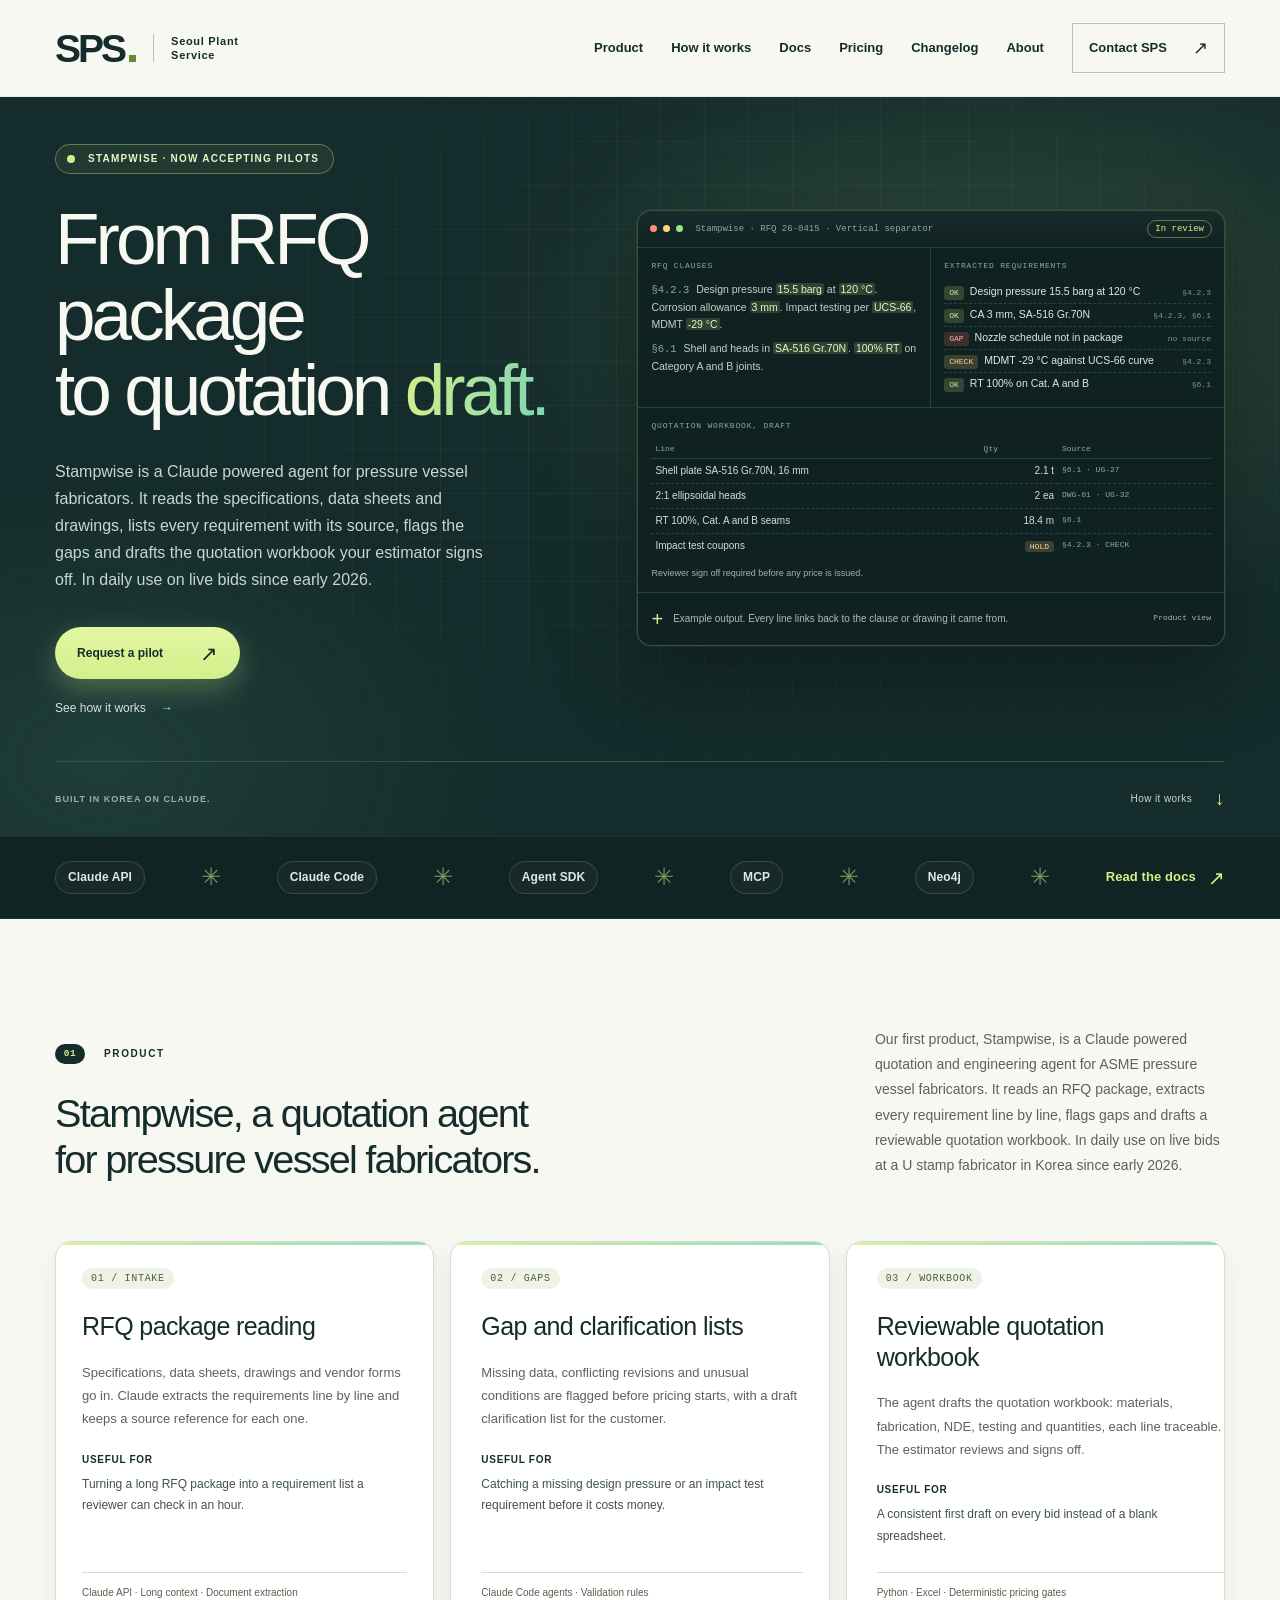
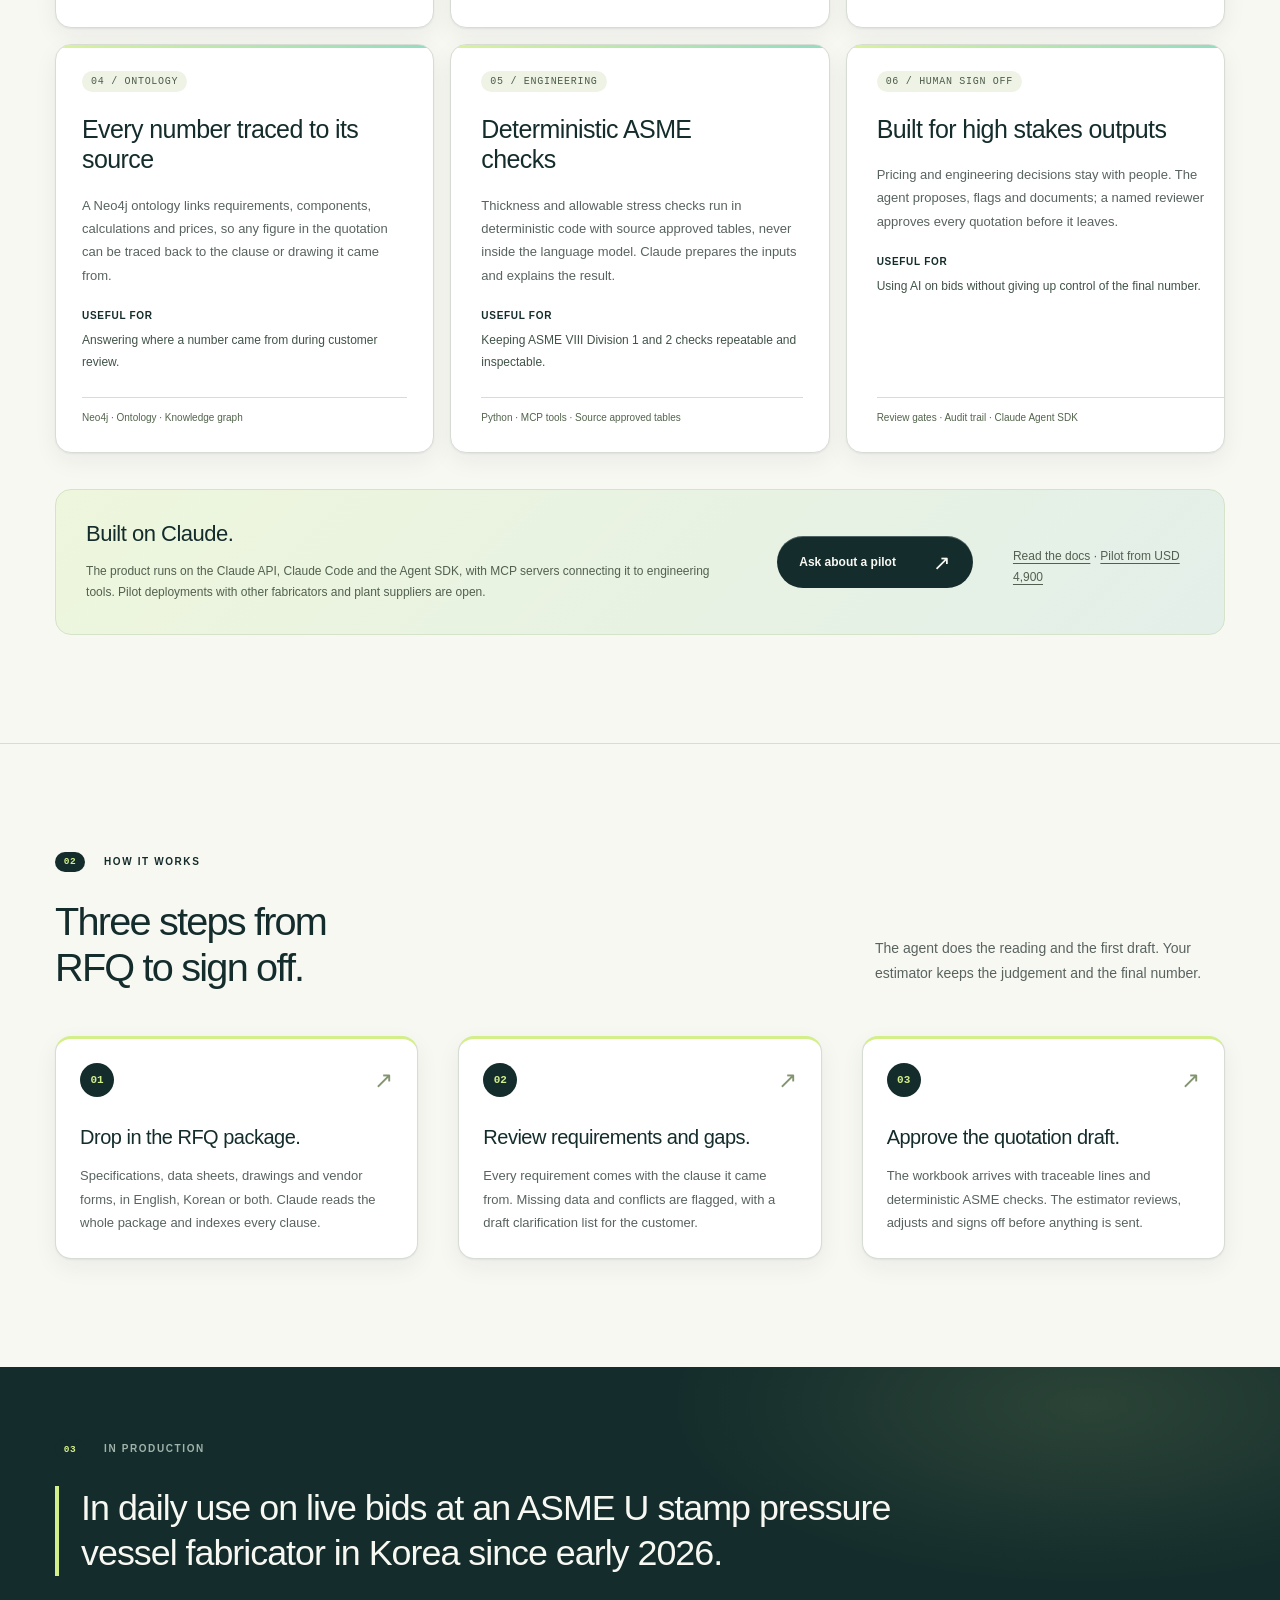
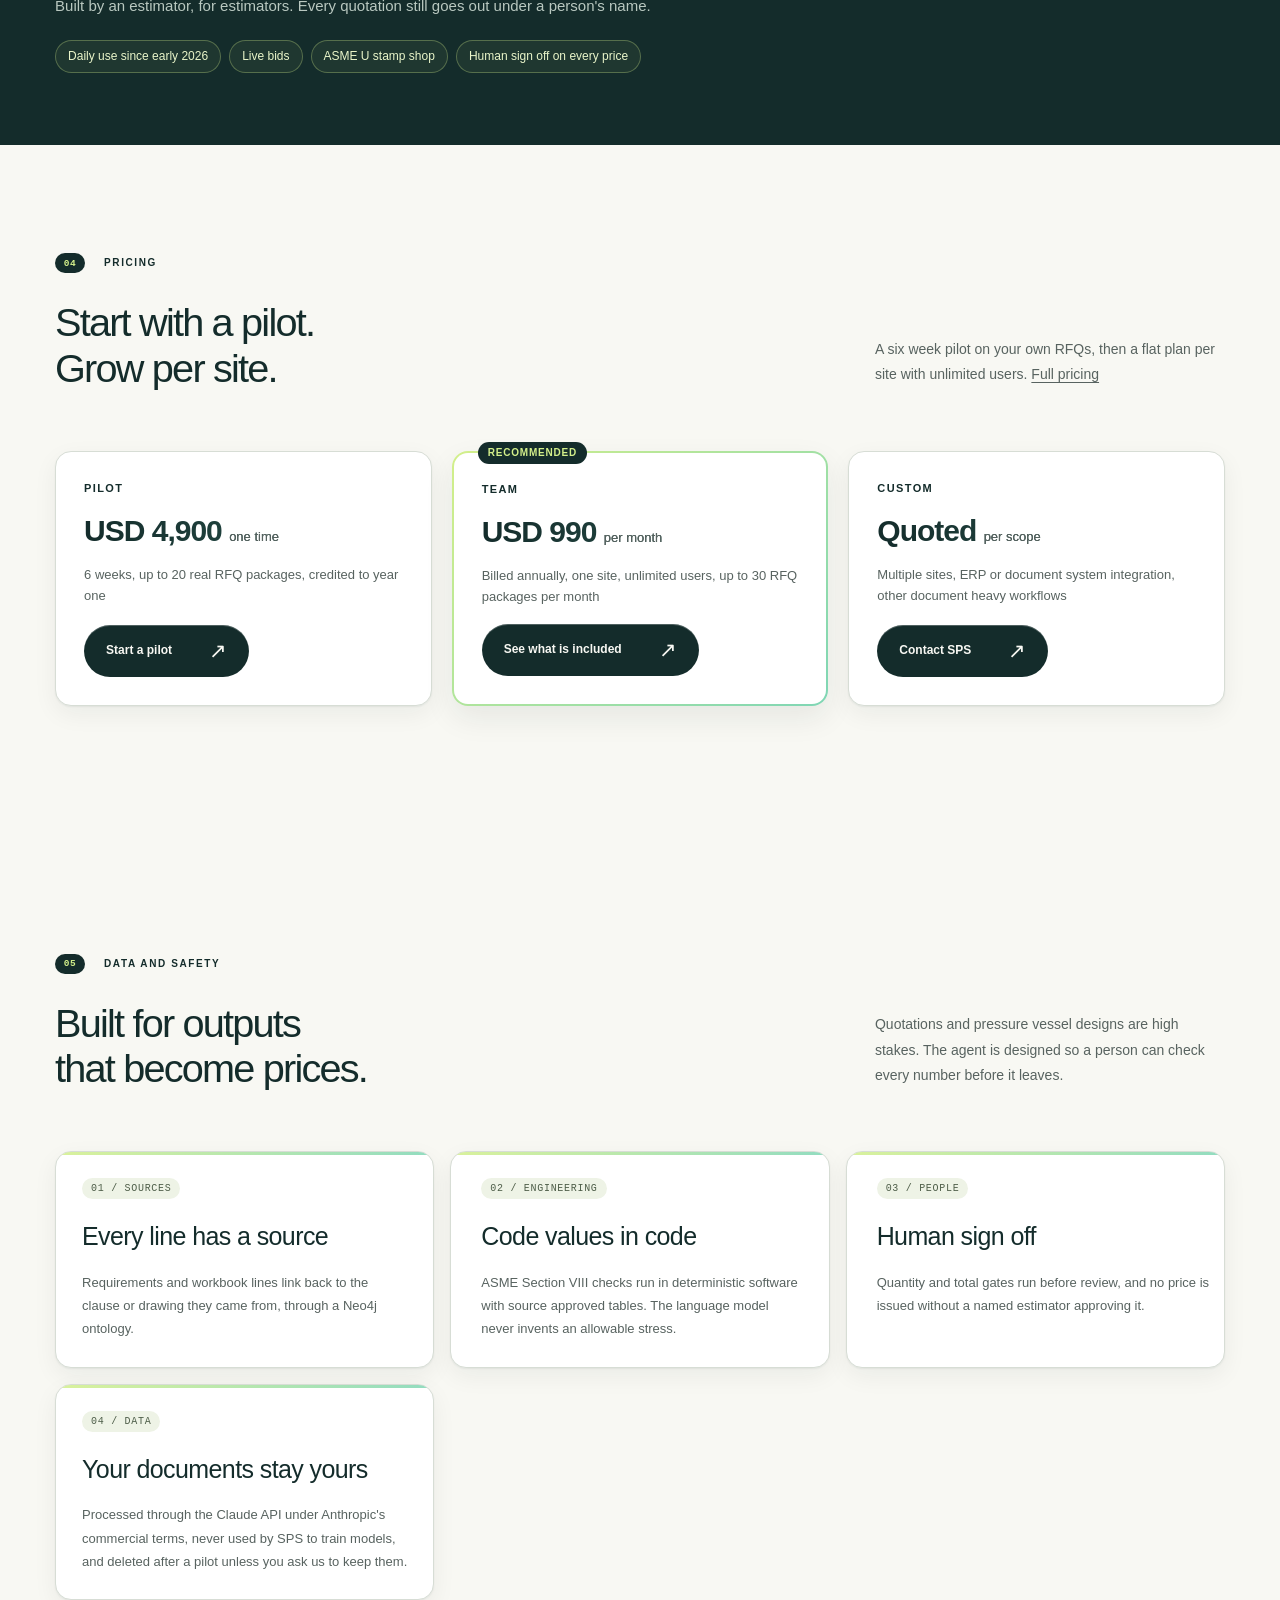
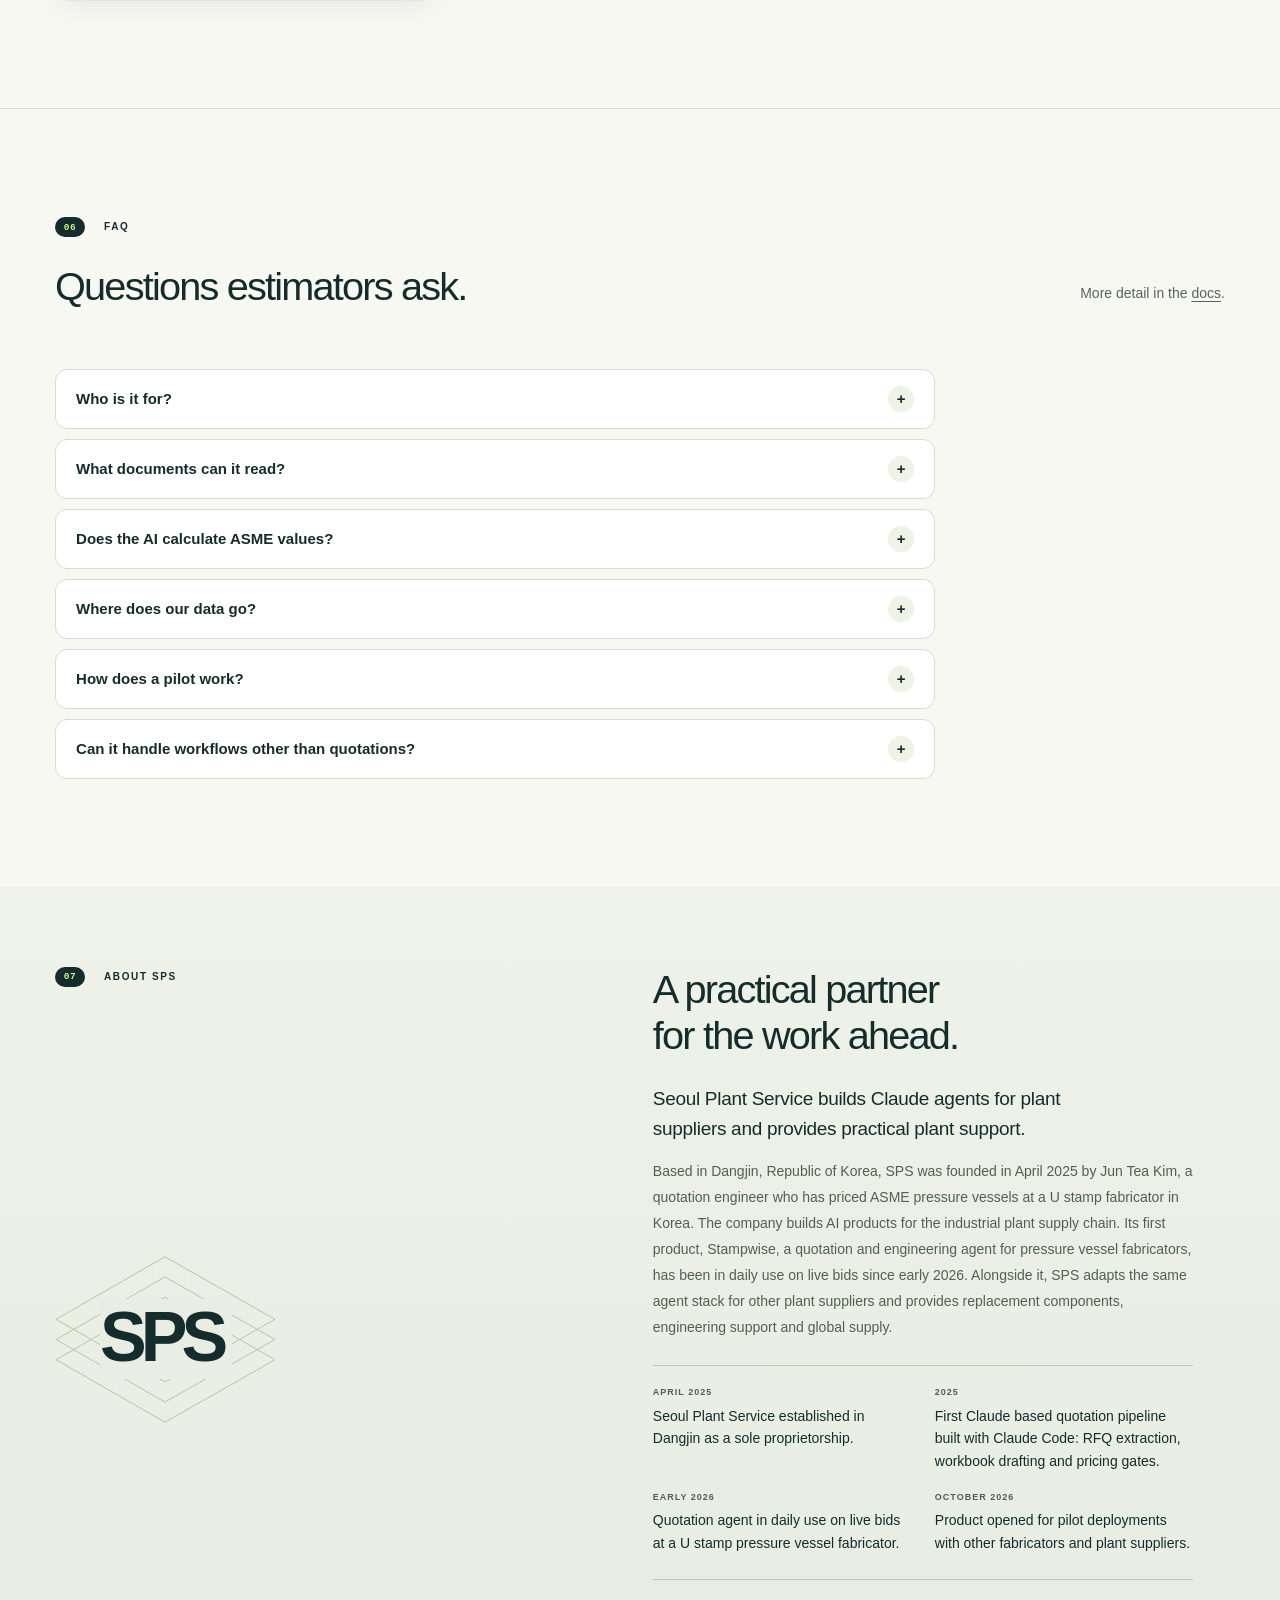
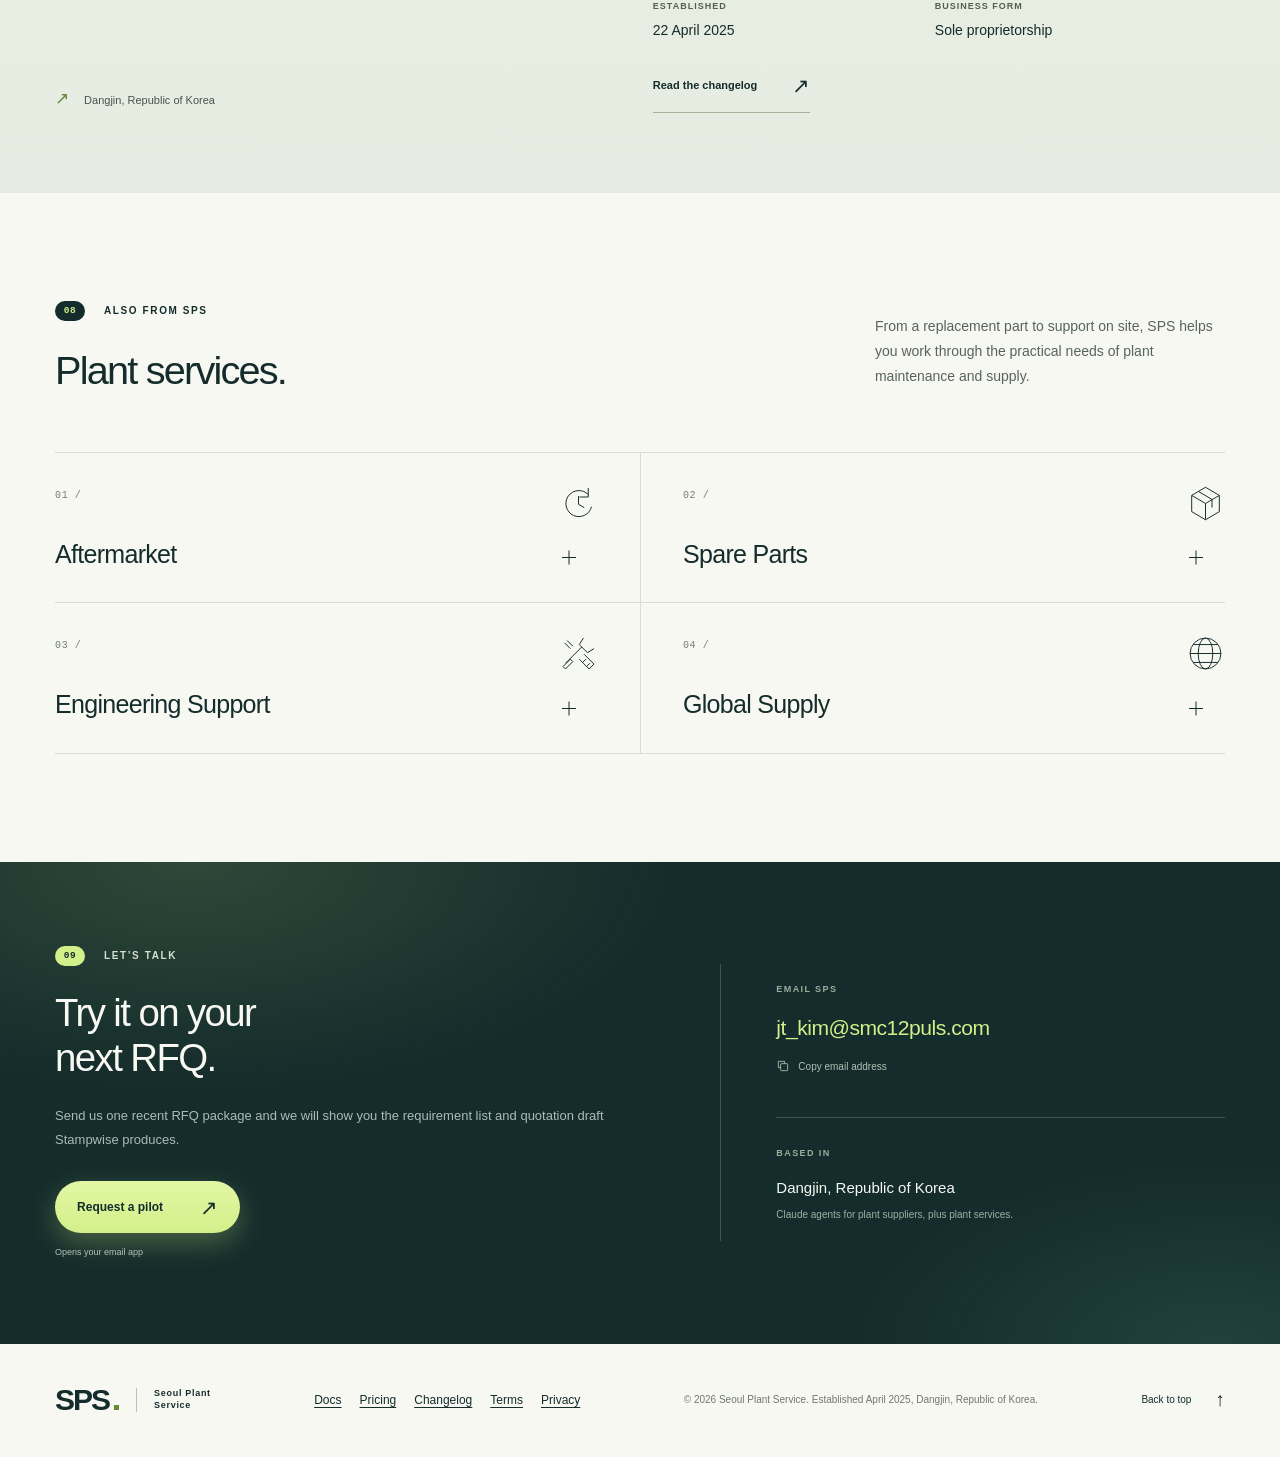
==== commit 6501dfbb: "Visual polish: hero grid and glow, pill eyebrows and buttons, card styling, proof chips, pricing hig" ====
--- a/index.html
+++ b/index.html
@@ -212,6 +212,7 @@
         <p class="eyebrow"><span>03</span> In production</p>
         <p class="proof-statement" id="proof-title">In daily use on live bids at an ASME U stamp pressure vessel fabricator in Korea since early 2026.</p>
         <p class="proof-note">Built by an estimator, for estimators. Every quotation still goes out under a person's name.</p>
+        <ul class="proof-chips" aria-label="Facts"><li>Daily use since early 2026</li><li>Live bids</li><li>ASME U stamp shop</li><li>Human sign off on every price</li></ul>
       </div>
     </section>
 
--- a/styles.css
+++ b/styles.css
@@ -266,3 +266,87 @@
 .log-date{font-size:11px;font-weight:700;letter-spacing:1.4px;text-transform:uppercase;color:var(--muted);margin:0}
 .changelog .log-entry h2{margin:6px 0 10px}
 @media (max-width:720px){.proof-section{padding:48px 0}}
+
+/* visual polish v1 (2026-10-09) */
+:root{--lime-2:#a8e06a;--mint:#7fd6b5;--radius:16px;--shadow-soft:0 1px 2px rgba(16,36,35,.06),0 8px 24px rgba(16,36,35,.06);--shadow-lift:0 2px 4px rgba(16,36,35,.08),0 18px 40px rgba(16,36,35,.12)}
+body{font-family:ui-sans-serif,-apple-system,BlinkMacSystemFont,"Segoe UI","Apple SD Gothic Neo",Roboto,Helvetica,Arial,sans-serif;text-rendering:optimizeLegibility}
+h1,h2,h3{font-feature-settings:"ss01","cv11"}
+
+/* hero: grid + glow */
+.hero{position:relative;isolation:isolate;background:radial-gradient(900px 520px at 78% 30%,rgba(211,239,138,.13),transparent 60%),radial-gradient(700px 480px at 8% 90%,rgba(127,214,181,.10),transparent 60%),var(--ink)}
+.hero::before{content:"";position:absolute;inset:0;z-index:-1;background-image:linear-gradient(rgba(255,255,255,.045) 1px,transparent 1px),linear-gradient(90deg,rgba(255,255,255,.045) 1px,transparent 1px);background-size:44px 44px;-webkit-mask-image:radial-gradient(ellipse at 60% 40%,#000 30%,transparent 75%);mask-image:radial-gradient(ellipse at 60% 40%,#000 30%,transparent 75%);pointer-events:none}
+.hero-copy .eyebrow{display:inline-flex;padding:7px 14px 7px 11px;border:1px solid rgba(211,239,138,.35);border-radius:999px;background:rgba(211,239,138,.07);color:#e9f5c9;letter-spacing:1.2px}
+.status-dot{position:relative;width:8px;height:8px;box-shadow:0 0 0 0 rgba(211,239,138,.7);animation:sw-pulse 2.2s ease-out infinite}
+@keyframes sw-pulse{0%{box-shadow:0 0 0 0 rgba(211,239,138,.65)}70%{box-shadow:0 0 0 9px rgba(211,239,138,0)}100%{box-shadow:0 0 0 0 rgba(211,239,138,0)}}
+h1 em{background:linear-gradient(92deg,var(--lime) 0%,var(--mint) 100%);-webkit-background-clip:text;background-clip:text;color:transparent}
+.hero-description{color:#c9d6d0}
+
+/* buttons */
+.button{border-radius:999px;box-shadow:0 1px 0 rgba(255,255,255,.25) inset}
+.button:hover{transform:translateY(-1px)}
+.button-lime{background:linear-gradient(180deg,#e2f7a4 0%,var(--lime) 100%);box-shadow:0 10px 28px rgba(211,239,138,.28)}
+.button-ink:hover{box-shadow:var(--shadow-lift)}
+
+/* product shot glow */
+.product-shot{border-radius:14px;border-color:rgba(211,239,138,.22);box-shadow:0 0 0 1px rgba(211,239,138,.06),0 30px 80px rgba(0,0,0,.45),0 0 120px rgba(127,214,181,.10)}
+.shot-bar{background:linear-gradient(180deg,rgba(255,255,255,.04),transparent)}
+.shot-bar .dot:nth-child(1){background:#ff8f7d}.shot-bar .dot:nth-child(2){background:#ffd27d}.shot-bar .dot:nth-child(3){background:#9be37f}
+
+/* built-with strip as pills */
+.service-strip{background:var(--ink-deep);color:#dfe8e2;border-top:1px solid rgba(255,255,255,.06);border-bottom:1px solid rgba(255,255,255,.06)}
+.service-strip-inner>span:not([aria-hidden]){padding:6px 12px;border:1px solid rgba(255,255,255,.14);border-radius:999px;background:rgba(255,255,255,.03);font-size:12px}
+.service-strip-inner>span[aria-hidden]{color:rgba(211,239,138,.55)}
+.service-strip .strip-ai{color:var(--lime)}
+
+/* section eyebrow numbers as pills */
+.eyebrow>span:not(.status-dot){display:inline-flex;align-items:center;justify-content:center;min-width:30px;height:20px;padding:0 7px;border-radius:999px;background:var(--ink);color:var(--lime);font-size:9.5px;letter-spacing:.5px}
+.eyebrow.light>span:not(.status-dot){background:var(--lime);color:var(--ink)}
+
+/* cards */
+.capability-grid{gap:16px;border-top:0}
+.capability{padding:26px;border:1px solid var(--line);border-radius:var(--radius);background:var(--white);box-shadow:var(--shadow-soft);position:relative;overflow:hidden;transition:transform .2s,box-shadow .2s}
+.capability::before{content:"";position:absolute;left:0;right:0;top:0;height:3px;background:linear-gradient(90deg,var(--lime),var(--mint));opacity:.85}
+.capability:hover{transform:translateY(-3px);box-shadow:var(--shadow-lift)}
+.capability-number{display:inline-block;width:fit-content;padding:3px 9px;border-radius:999px;background:#eef3e6;color:#4d5d48}
+.ai-scope{border-radius:var(--radius);background:linear-gradient(135deg,#eef6dc 0%,#e3efe9 100%);border:1px solid #d5e3c8}
+
+/* how it works steps */
+.approach-steps li{border:1px solid var(--line);border-top:3px solid var(--lime);border-radius:var(--radius);background:var(--white);padding:24px;box-shadow:var(--shadow-soft)}
+.step-top>span:first-child{display:inline-flex;align-items:center;justify-content:center;width:34px;height:34px;border-radius:50%;background:var(--ink);color:var(--lime);font-weight:700}
+
+/* proof band */
+.proof-section{background:radial-gradient(700px 300px at 85% 10%,rgba(211,239,138,.12),transparent 60%),var(--ink)}
+.proof-statement{padding-left:22px;border-left:4px solid var(--lime)}
+.proof-chips{display:flex;flex-wrap:wrap;gap:8px;margin:22px 0 0;padding:0;list-style:none}
+.proof-chips li{padding:6px 12px;border:1px solid rgba(211,239,138,.3);border-radius:999px;font-size:12px;color:#e9f5c9;background:rgba(211,239,138,.06)}
+
+/* pricing */
+.price-card{border-radius:var(--radius);box-shadow:var(--shadow-soft);transition:transform .2s,box-shadow .2s;position:relative}
+.price-card:hover{transform:translateY(-3px);box-shadow:var(--shadow-lift)}
+.price-card.featured{border:2px solid transparent;background:linear-gradient(var(--white),var(--white)) padding-box,linear-gradient(135deg,var(--lime),var(--mint)) border-box}
+.price-card.featured::before{content:"Recommended";position:absolute;top:-11px;left:24px;padding:3px 10px;border-radius:999px;background:var(--ink);color:var(--lime);font-size:10px;font-weight:700;letter-spacing:.8px;text-transform:uppercase}
+.price-amount{background:linear-gradient(92deg,var(--ink) 0%,#2d5a52 100%);-webkit-background-clip:text;background-clip:text;color:transparent}
+.price-amount span{-webkit-text-fill-color:var(--muted)}
+
+/* faq */
+.faq-item{border-radius:12px;transition:border-color .2s,box-shadow .2s}
+.faq-item[open]{border-color:#b9d48a;box-shadow:var(--shadow-soft)}
+.faq-item summary{list-style:none;display:flex;justify-content:space-between;align-items:center;gap:16px}
+.faq-item summary::-webkit-details-marker{display:none}
+.faq-item summary::after{content:"+";flex-shrink:0;width:26px;height:26px;border-radius:50%;display:inline-flex;align-items:center;justify-content:center;background:#eef3e6;color:var(--ink);font-weight:700}
+.faq-item[open] summary::after{content:"\2212";background:var(--lime)}
+
+/* about + contact */
+.about-section{background:linear-gradient(180deg,#eef2e8 0%,#e6ece1 100%)}
+.contact-section{background:radial-gradient(800px 380px at 15% 0%,rgba(211,239,138,.14),transparent 60%),radial-gradient(600px 300px at 95% 100%,rgba(127,214,181,.12),transparent 60%),var(--ink)}
+
+/* sub pages hero */
+.page-hero{position:relative;isolation:isolate;background:radial-gradient(800px 360px at 80% 0%,rgba(211,239,138,.14),transparent 60%),var(--ink)}
+.page-hero::before{content:"";position:absolute;inset:0;z-index:-1;background-image:linear-gradient(rgba(255,255,255,.045) 1px,transparent 1px),linear-gradient(90deg,rgba(255,255,255,.045) 1px,transparent 1px);background-size:44px 44px;-webkit-mask-image:linear-gradient(180deg,#000,transparent 95%);mask-image:linear-gradient(180deg,#000,transparent 95%)}
+.page-hero .eyebrow{display:inline-flex;padding:6px 13px 6px 10px;border:1px solid rgba(211,239,138,.35);border-radius:999px;background:rgba(211,239,138,.07);color:#e9f5c9}
+.prose h2{padding-top:6px}
+.log-entry{position:relative;padding-left:22px!important}
+.log-entry::before{content:"";position:absolute;left:0;top:30px;width:10px;height:10px;border-radius:50%;background:var(--lime);box-shadow:0 0 0 4px rgba(211,239,138,.25)}
+
+@media (max-width:720px){.capability{padding:20px}.approach-steps li{padding:20px}.proof-statement{padding-left:16px}.hero::before{background-size:32px 32px}}
+@media (prefers-reduced-motion:reduce){.status-dot{animation:none}.capability,.price-card,.button{transition:none}.capability:hover,.price-card:hover,.button:hover{transform:none}}
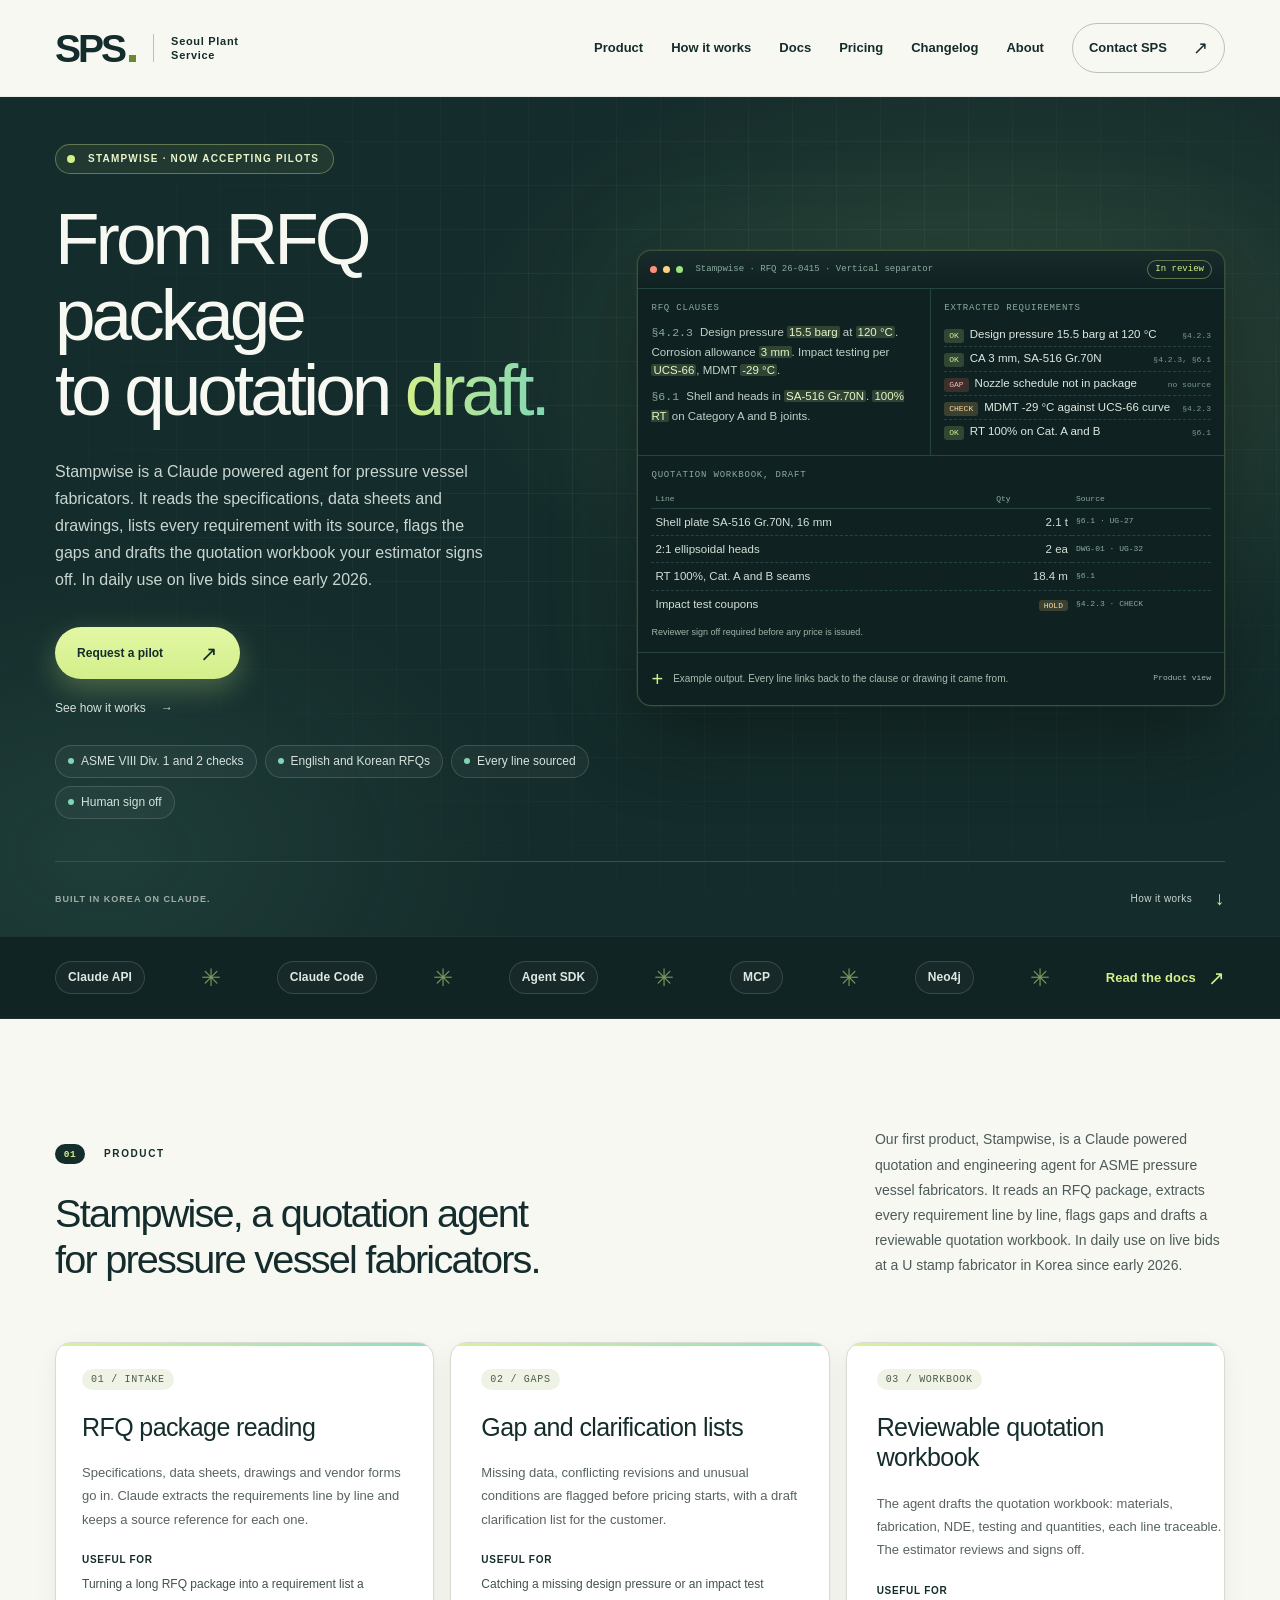
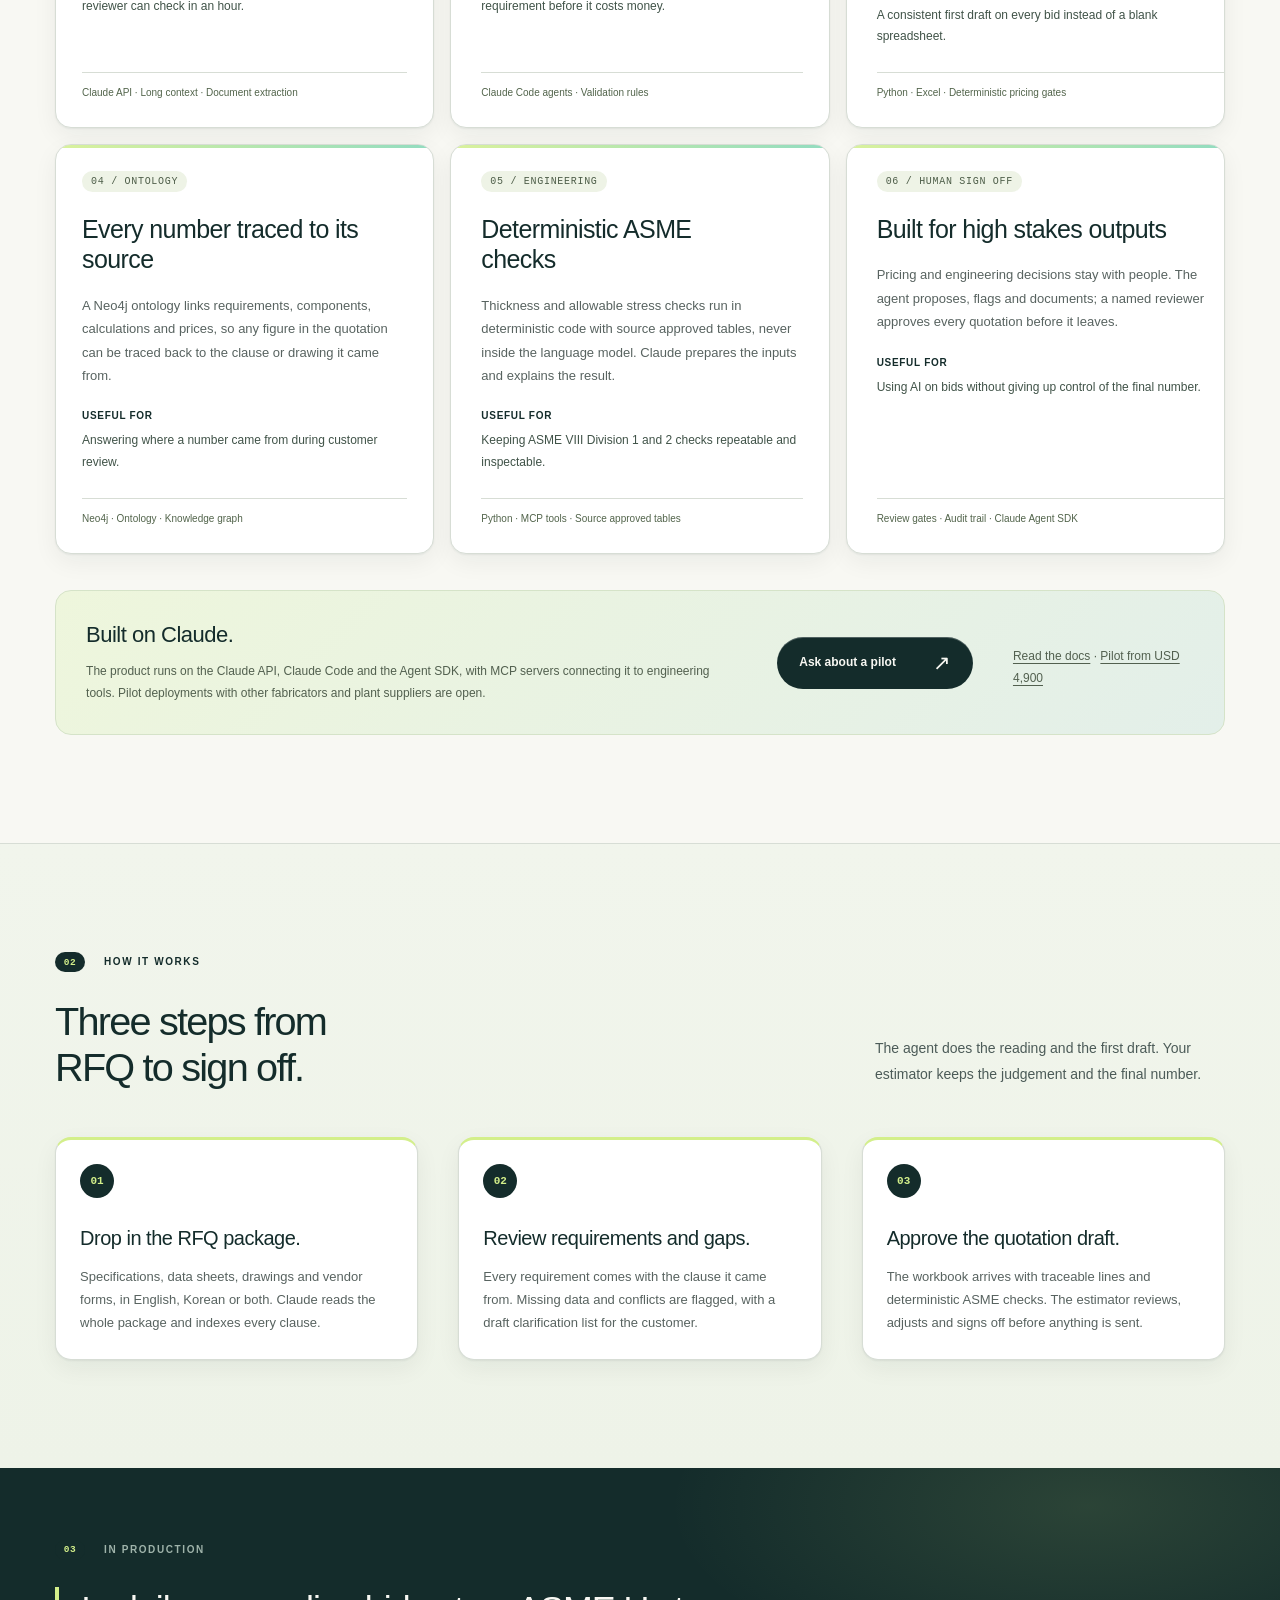
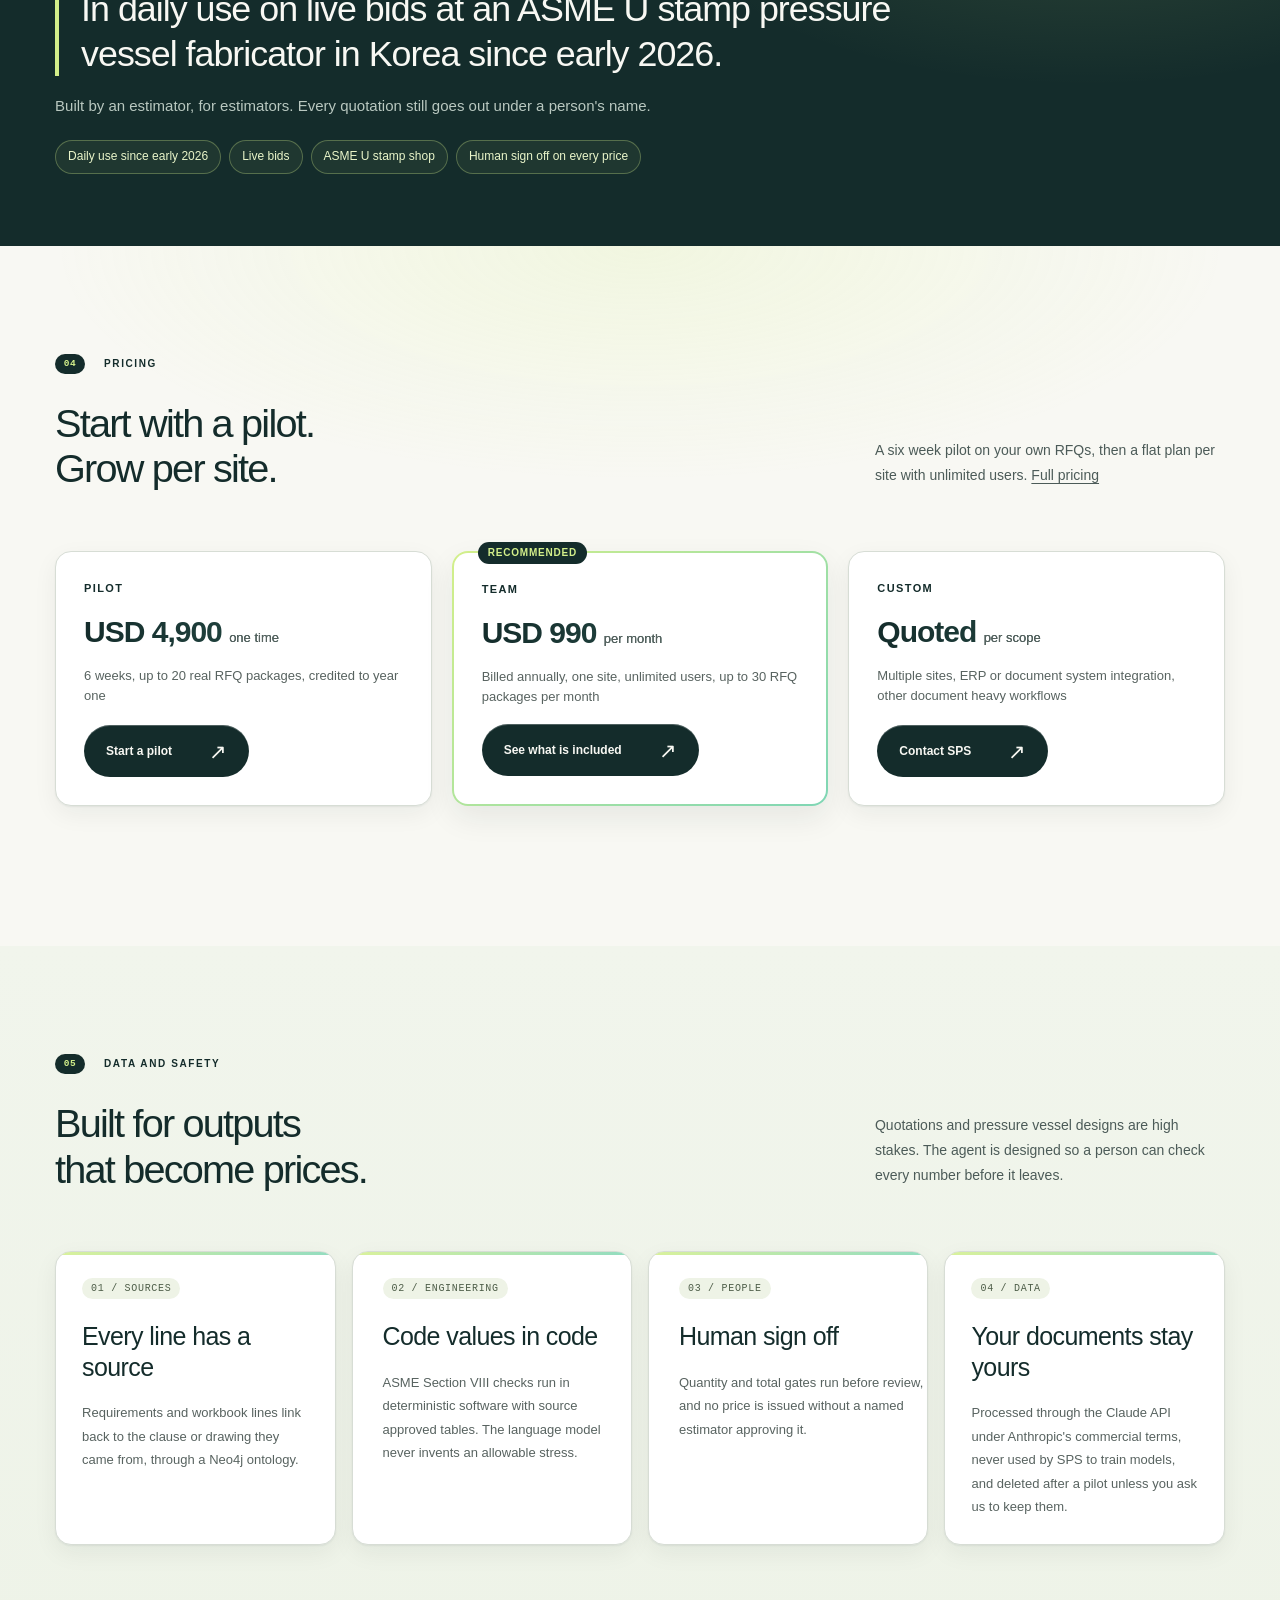
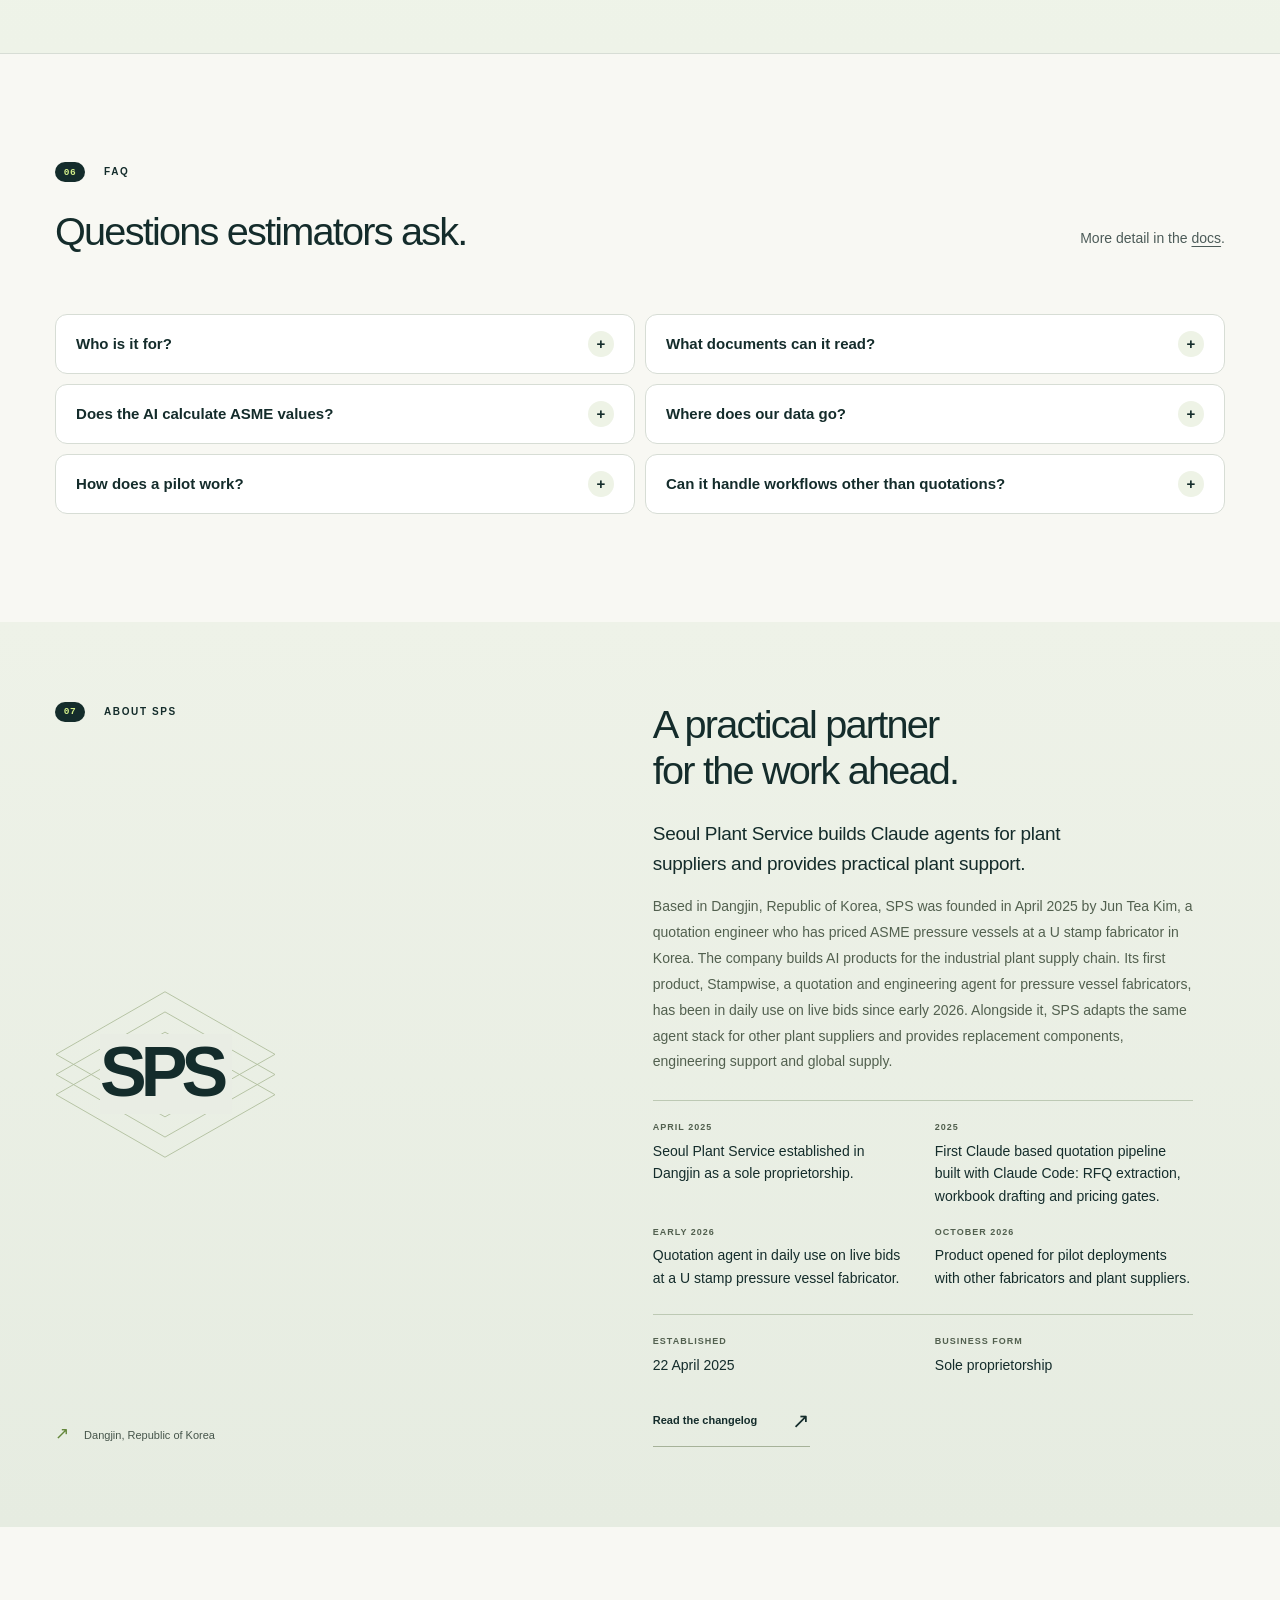
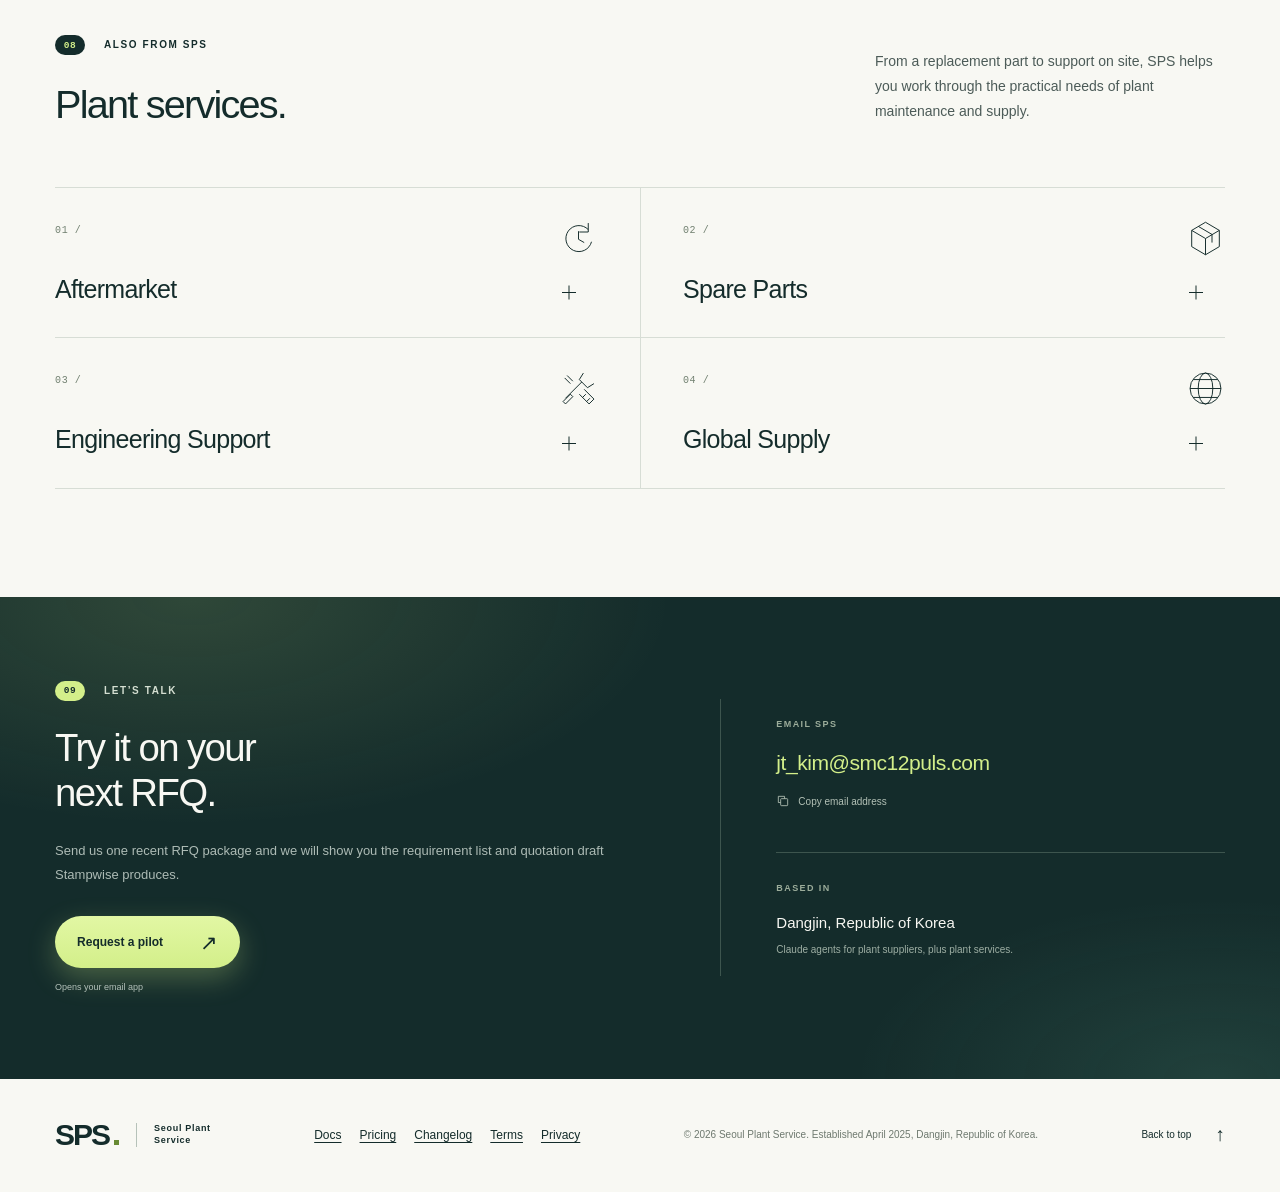
==== commit 54c5b53f: "Visual polish v2: section rhythm, 4-up data and safety grid, two-column FAQ, hero highlight chips, p" ====
--- a/index.html
+++ b/index.html
@@ -87,6 +87,7 @@
           <p class="hero-description">Stampwise is a Claude powered agent for pressure vessel fabricators. It reads the specifications, data sheets and drawings, lists every requirement with its source, flags the gaps and drafts the quotation workbook your estimator signs off. In daily use on live bids since early 2026.</p>
           <a class="button button-lime" href="mailto:jt_kim@smc12puls.com?subject=Stampwise%20pilot">Request a pilot <span aria-hidden="true">↗</span></a>
           <a class="hero-contact" href="#how">See how it works <span aria-hidden="true">→</span></a>
+          <ul class="hero-chips" aria-label="Highlights"><li>ASME VIII Div. 1 and 2 checks</li><li>English and Korean RFQs</li><li>Every line sourced</li><li>Human sign off</li></ul>
         </div>
         <div class="hero-art product-shot" role="img" aria-label="Example output of Stampwise: RFQ clauses, extracted requirements and a quotation workbook with source references">
           <div class="shot-bar"><span class="dot"></span><span class="dot"></span><span class="dot"></span><span class="shot-title">Stampwise · RFQ 26-0415 · Vertical separator</span><span class="shot-state">In review</span></div>
--- a/styles.css
+++ b/styles.css
@@ -350,3 +350,30 @@
 
 @media (max-width:720px){.capability{padding:20px}.approach-steps li{padding:20px}.proof-statement{padding-left:16px}.hero::before{background-size:32px 32px}}
 @media (prefers-reduced-motion:reduce){.status-dot{animation:none}.capability,.price-card,.button{transition:none}.capability:hover,.price-card:hover,.button:hover{transform:none}}
+
+/* visual polish v2 (2026-10-09) */
+/* section rhythm: alternate soft backgrounds */
+#how,#security{background:linear-gradient(180deg,#f1f5ec 0%,#eef3e8 100%)}
+#pricing{background:radial-gradient(900px 360px at 50% 0%,rgba(211,239,138,.18),transparent 65%),var(--paper)}
+#faq{background:var(--paper)}
+/* data and safety: 4 across on desktop, 2 on tablet */
+#security .capability-grid{grid-template-columns:repeat(4,minmax(0,1fr))}
+@media (max-width:1100px){#security .capability-grid{grid-template-columns:repeat(2,minmax(0,1fr))}}
+@media (max-width:720px){#security .capability-grid{grid-template-columns:1fr}}
+/* faq: two columns on desktop, full width */
+.faq-list{max-width:none;grid-template-columns:repeat(2,minmax(0,1fr));align-items:start}
+@media (max-width:900px){.faq-list{grid-template-columns:1fr}}
+/* hero feature chips */
+.hero-chips{display:flex;flex-wrap:wrap;gap:8px;margin:26px 0 0;padding:0;list-style:none}
+.hero-chips li{display:inline-flex;align-items:center;gap:7px;padding:6px 12px;border-radius:999px;border:1px solid rgba(255,255,255,.14);background:rgba(255,255,255,.04);color:#d6e2dc;font-size:12px}
+.hero-chips li::before{content:"";width:6px;height:6px;border-radius:50%;background:var(--mint)}
+/* how it works: drop arrow, connect cards */
+.approach-steps .step-arrow{display:none}
+.approach-steps li{position:relative}
+/* product shot a touch larger on wide screens */
+@media (min-width:1200px){.product-shot .clause,.product-shot .req,.product-shot .wb{font-size:11.5px}.product-shot .shot-h{font-size:9px}}
+/* section heading intro: softer */
+.section-intro{color:#4c5b58}
+
+/* polish v2b: pill header CTA */
+.nav-contact{border-radius:999px}
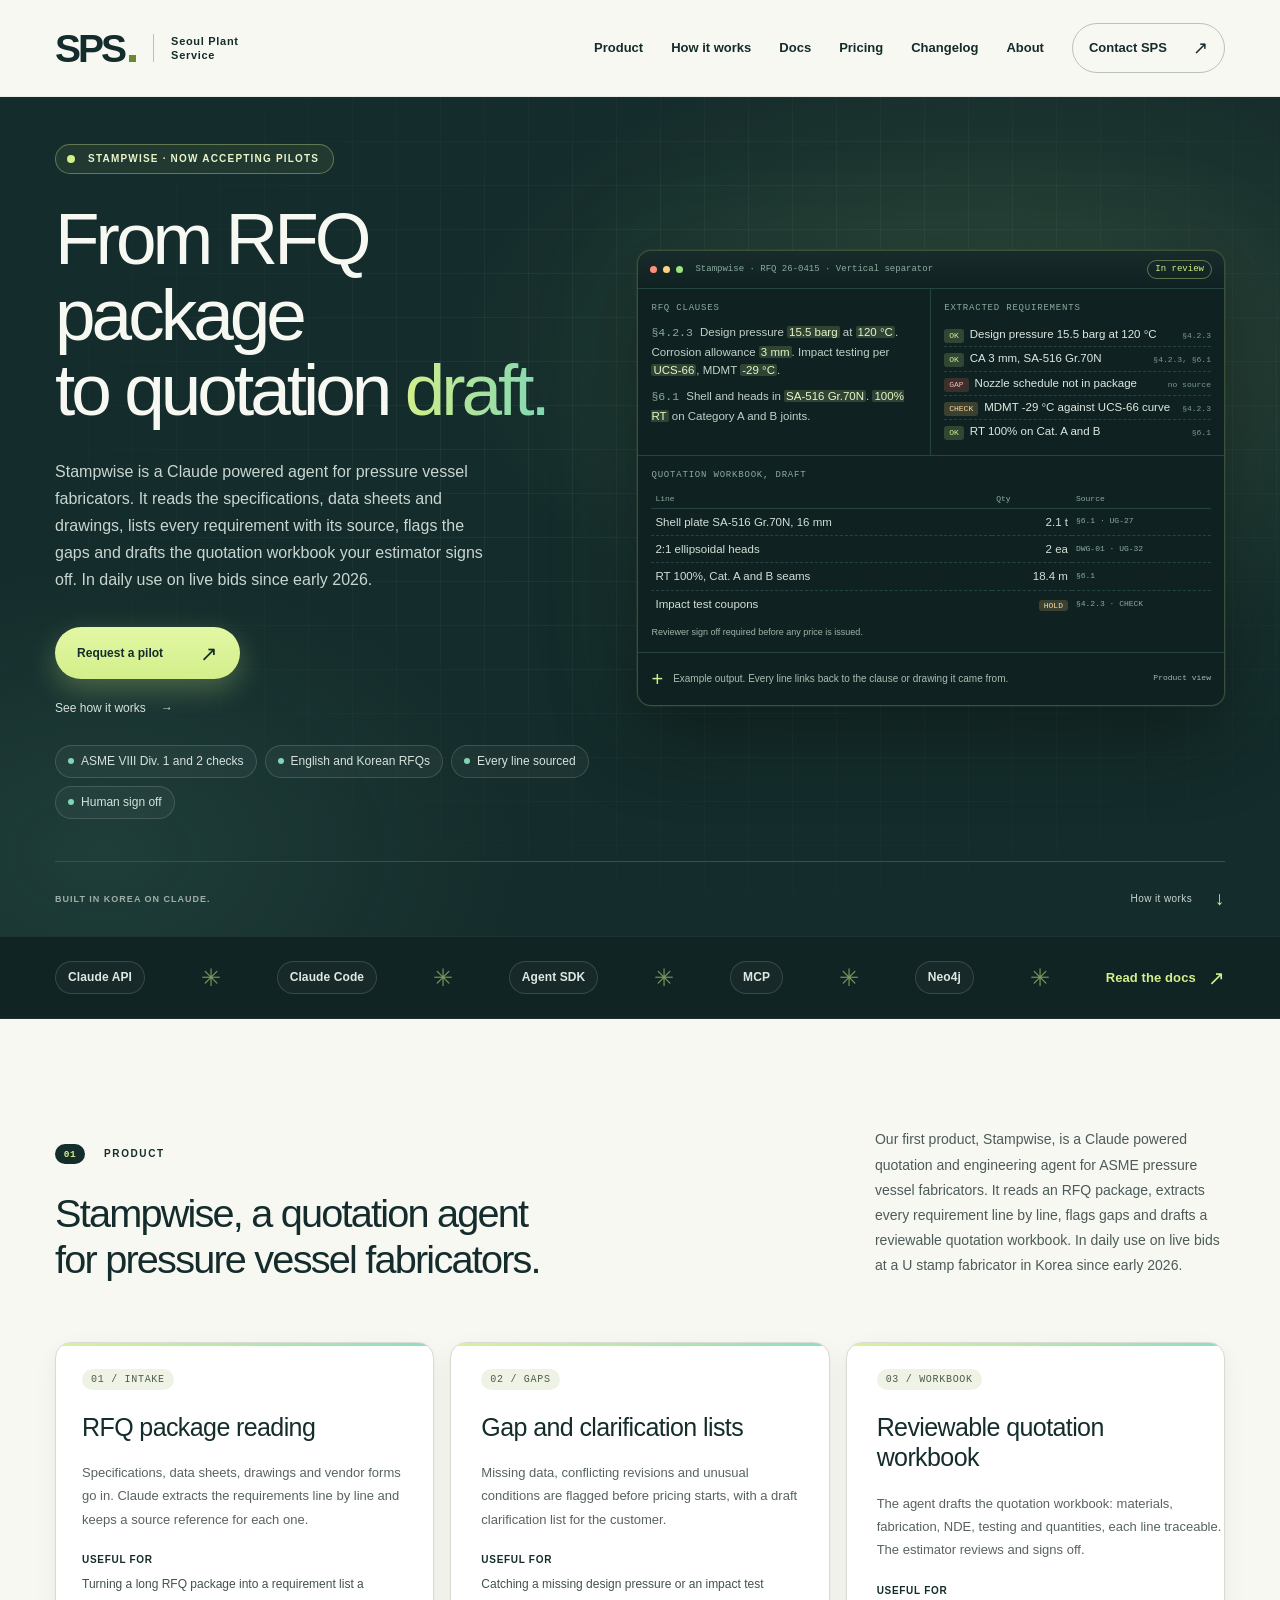
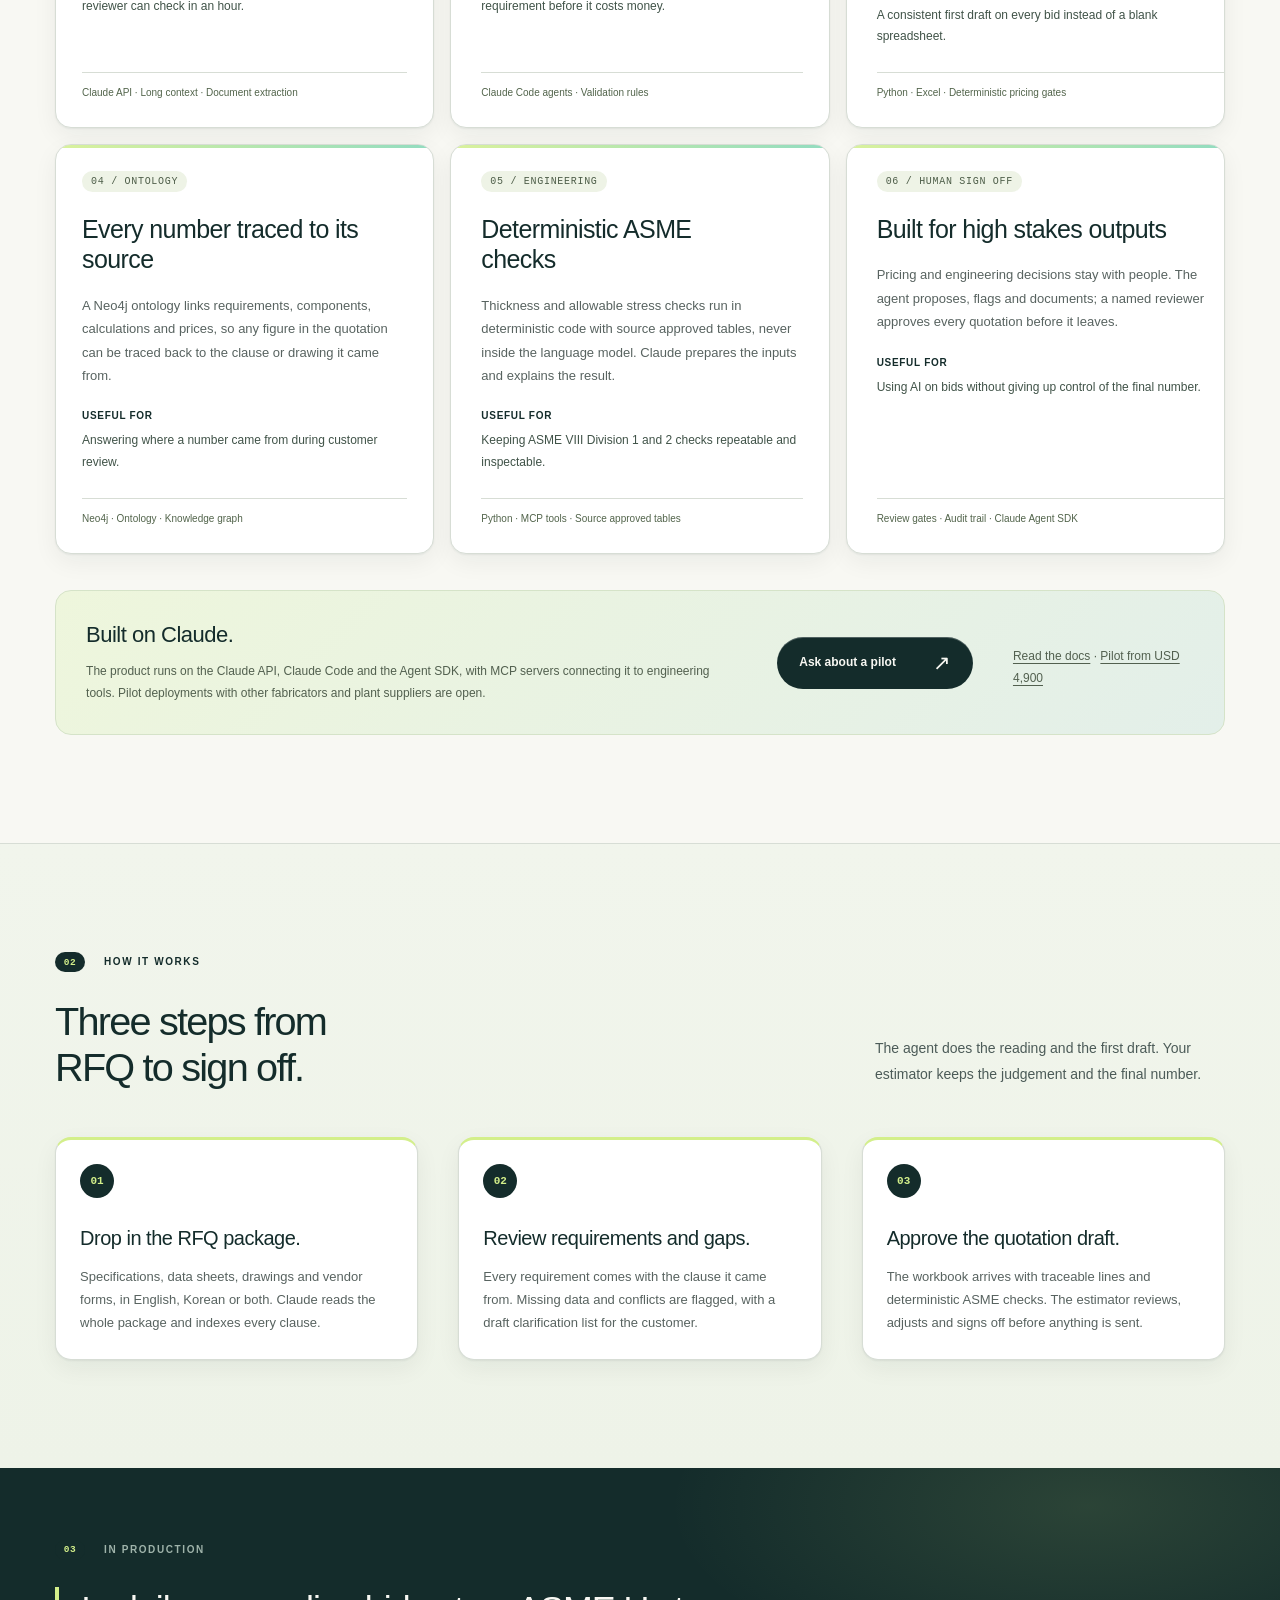
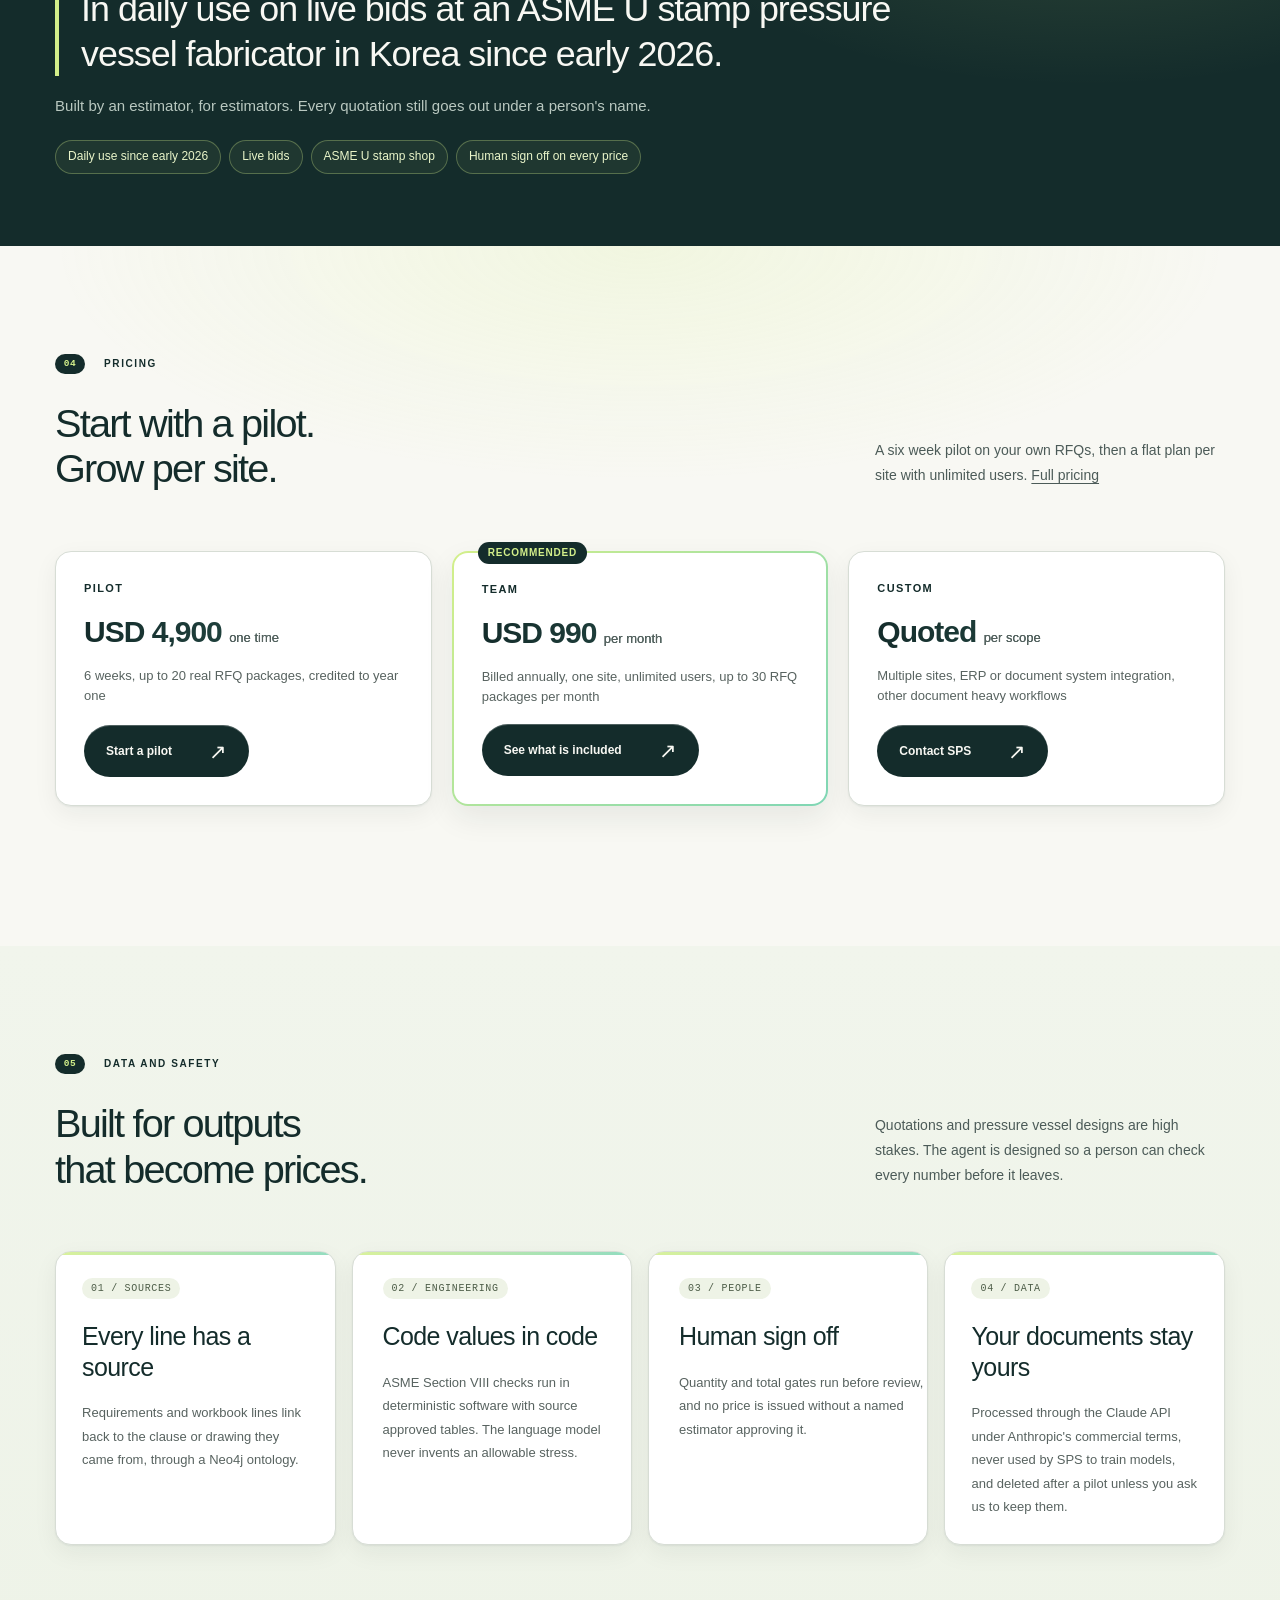
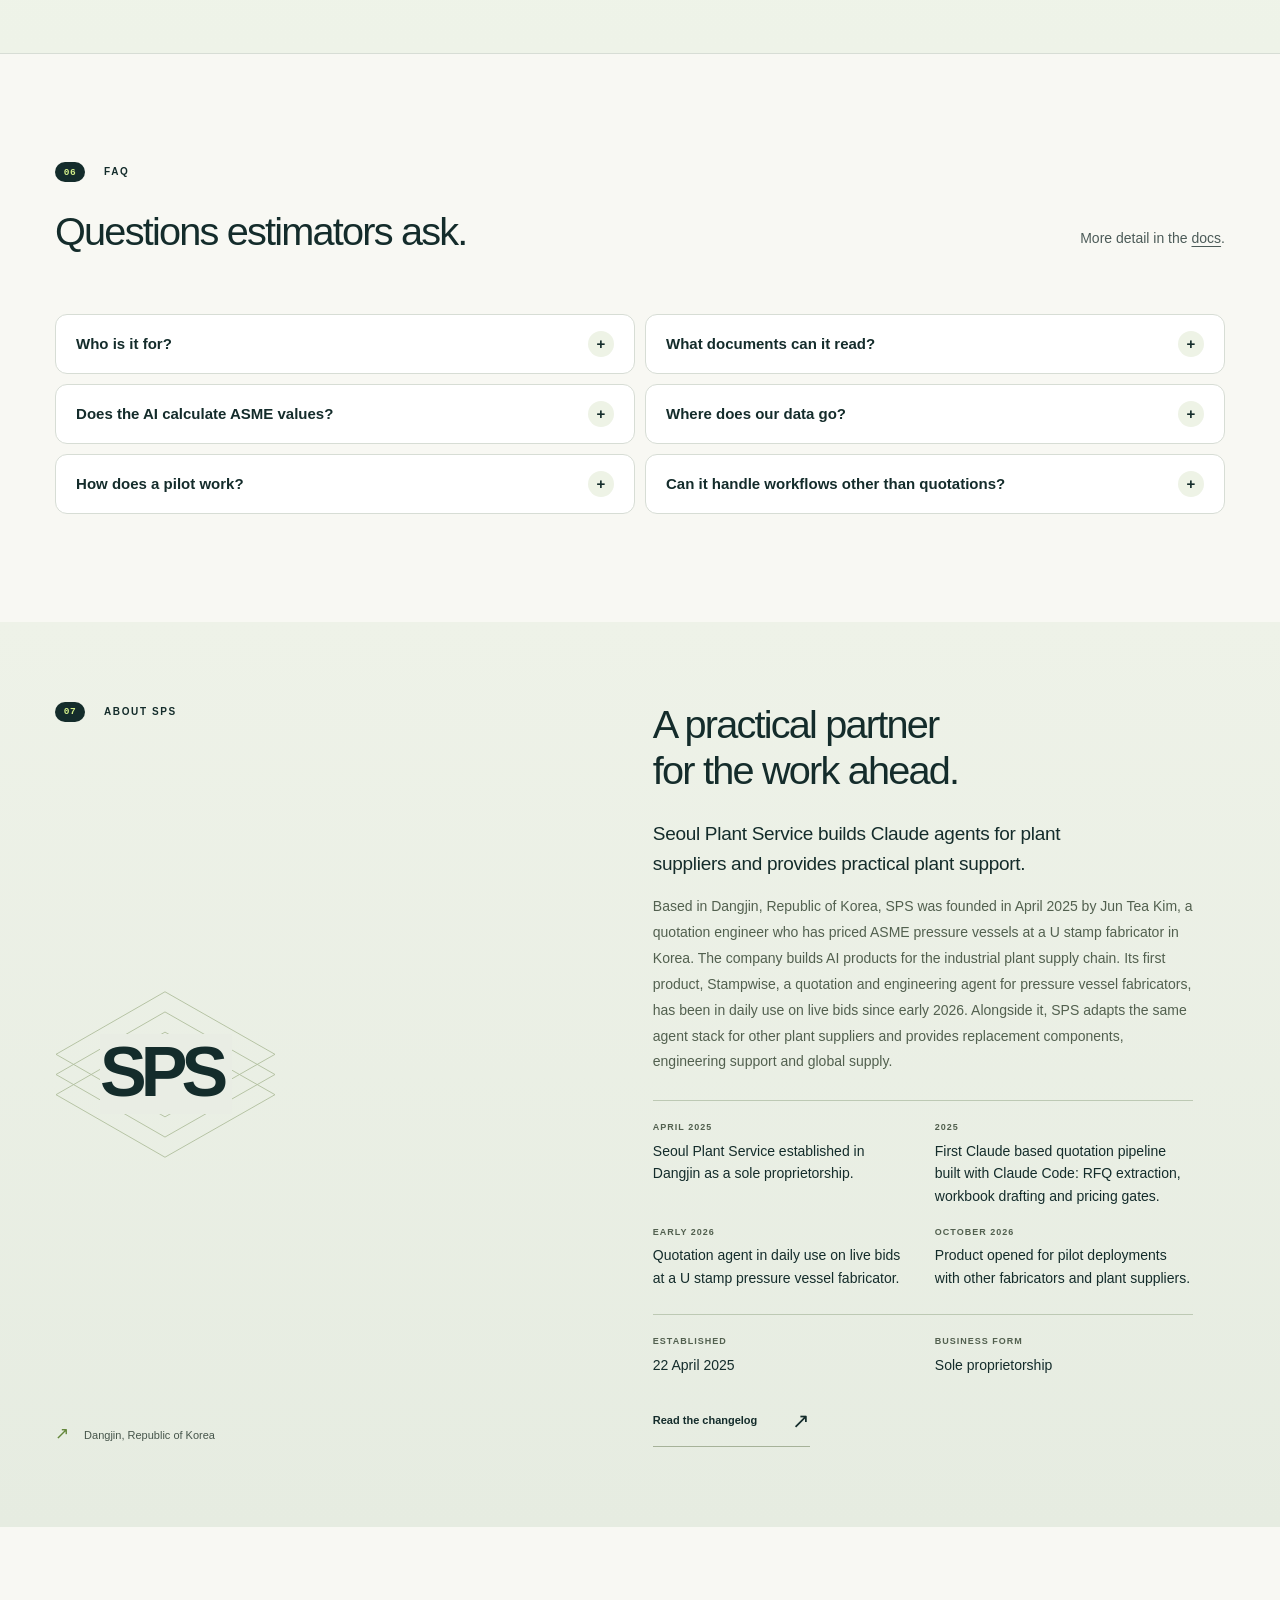
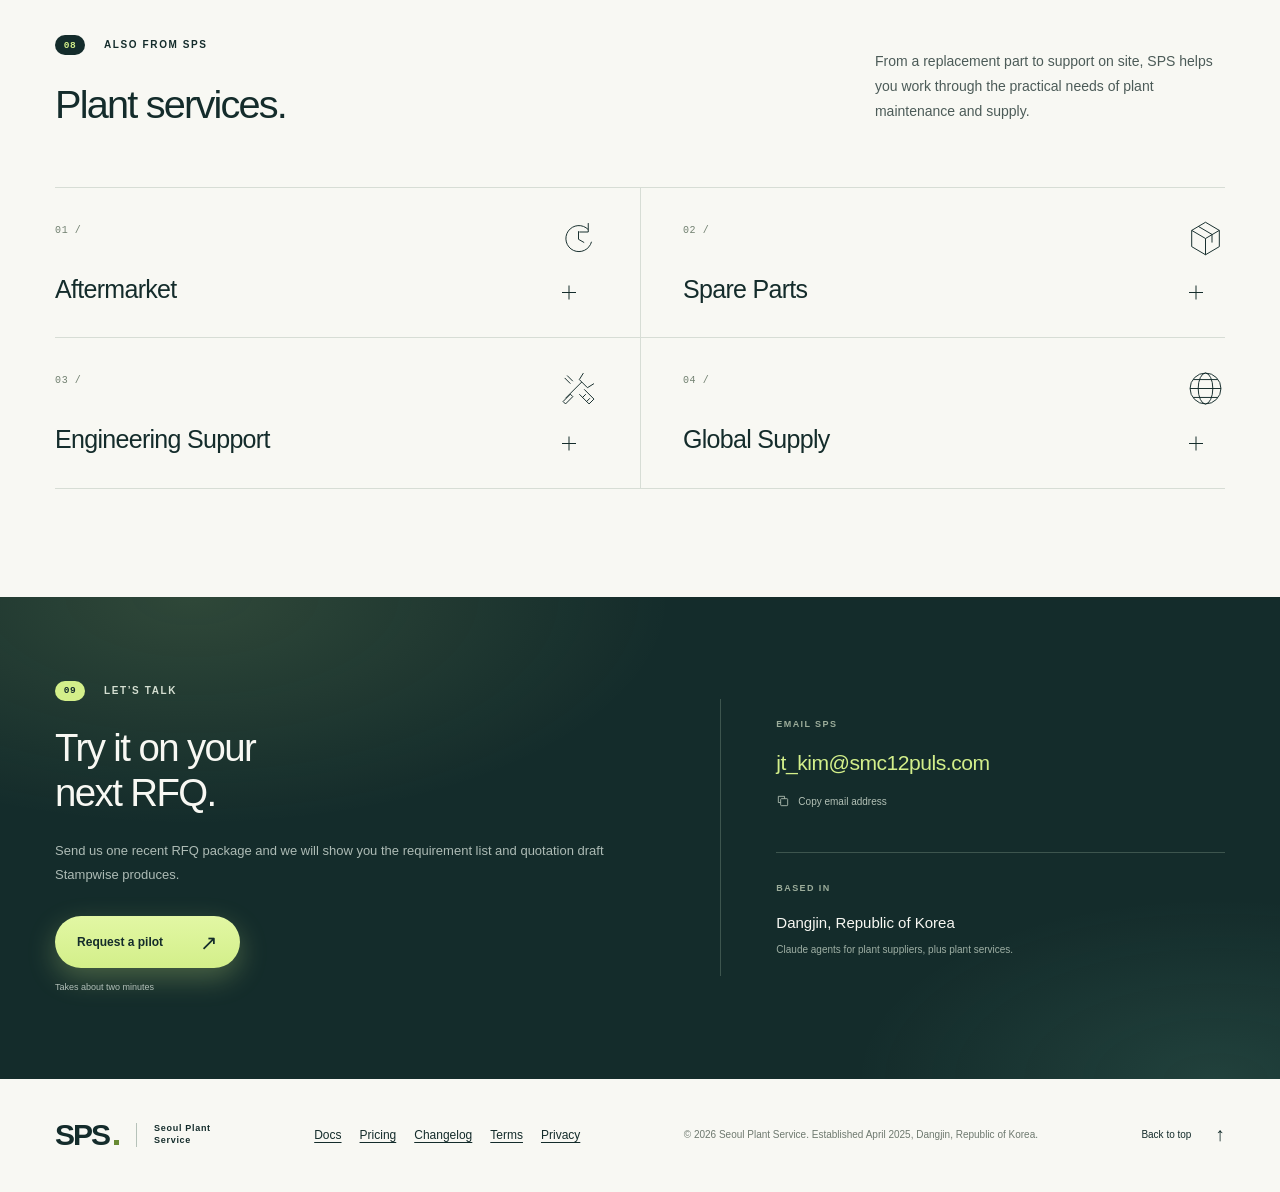
==== commit 45da72b2: "Pilot request form (Netlify Forms), thanks page, CTAs routed to the form, CSP form-action self, priv" ====
--- a/index.html
+++ b/index.html
@@ -85,7 +85,7 @@
           <p class="eyebrow light"><span class="status-dot" aria-hidden="true"></span> Stampwise · Now accepting pilots</p>
           <h1 id="hero-title">From RFQ package<br>to quotation <em>draft.</em></h1>
           <p class="hero-description">Stampwise is a Claude powered agent for pressure vessel fabricators. It reads the specifications, data sheets and drawings, lists every requirement with its source, flags the gaps and drafts the quotation workbook your estimator signs off. In daily use on live bids since early 2026.</p>
-          <a class="button button-lime" href="mailto:jt_kim@smc12puls.com?subject=Stampwise%20pilot">Request a pilot <span aria-hidden="true">↗</span></a>
+          <a class="button button-lime" href="/pilot/">Request a pilot <span aria-hidden="true">↗</span></a>
           <a class="hero-contact" href="#how">See how it works <span aria-hidden="true">→</span></a>
           <ul class="hero-chips" aria-label="Highlights"><li>ASME VIII Div. 1 and 2 checks</li><li>English and Korean RFQs</li><li>Every line sourced</li><li>Human sign off</li></ul>
         </div>
@@ -191,7 +191,7 @@
         </div>
         <div class="ai-scope">
           <div><h3>Built on Claude.</h3><p>The product runs on the Claude API, Claude Code and the Agent SDK, with MCP servers connecting it to engineering tools. Pilot deployments with other fabricators and plant suppliers are open.</p></div>
-          <a class="button button-ink" href="mailto:jt_kim@smc12puls.com?subject=Stampwise%20pilot&amp;body=Hello%20SPS%2C%0D%0A%0D%0AI%20would%20like%20to%20discuss%20a%20pilot%20of%20the%20quotation%20agent%3A%0D%0A%0D%0AProducts%20we%20fabricate%3A%0D%0ATypical%20RFQ%20package%20and%20volume%3A%0D%0ACurrent%20quotation%20tools%3A%0D%0AData%20access%20constraints%3A%0D%0APreferred%20timing%3A%0D%0ACompany%20and%20contact%20name%3A%0D%0A%0D%0AThank%20you.">Ask about a pilot <span aria-hidden="true">↗</span></a>
+          <a class="button button-ink" href="/pilot/">Ask about a pilot <span aria-hidden="true">↗</span></a>
           <p class="product-links"><a href="/docs/">Read the docs</a> · <a href="/pricing/">Pilot from USD 4,900</a></p>
         </div>
       </div>
@@ -221,9 +221,9 @@
       <div class="container">
         <div class="section-heading"><div><p class="eyebrow"><span>04</span> Pricing</p><h2 id="pricing-title">Start with a pilot.<br>Grow per site.</h2></div><p class="section-intro">A six week pilot on your own RFQs, then a flat plan per site with unlimited users. <a class="text-link-inline" href="/pricing/">Full pricing</a></p></div>
         <div class="price-grid">
-          <article class="price-card"><p class="price-name">Pilot</p><p class="price-amount">USD 4,900 <span>one time</span></p><p class="price-note">6 weeks, up to 20 real RFQ packages, credited to year one</p><a class="button button-ink" href="mailto:jt_kim@smc12puls.com?subject=Stampwise%20pilot">Start a pilot <span aria-hidden="true">↗</span></a></article>
+          <article class="price-card"><p class="price-name">Pilot</p><p class="price-amount">USD 4,900 <span>one time</span></p><p class="price-note">6 weeks, up to 20 real RFQ packages, credited to year one</p><a class="button button-ink" href="/pilot/">Start a pilot <span aria-hidden="true">↗</span></a></article>
           <article class="price-card featured"><p class="price-name">Team</p><p class="price-amount">USD 990 <span>per month</span></p><p class="price-note">Billed annually, one site, unlimited users, up to 30 RFQ packages per month</p><a class="button button-ink" href="/pricing/">See what is included <span aria-hidden="true">↗</span></a></article>
-          <article class="price-card"><p class="price-name">Custom</p><p class="price-amount">Quoted <span>per scope</span></p><p class="price-note">Multiple sites, ERP or document system integration, other document heavy workflows</p><a class="button button-ink" href="mailto:jt_kim@smc12puls.com?subject=SPS%20custom%20deployment">Contact SPS <span aria-hidden="true">↗</span></a></article>
+          <article class="price-card"><p class="price-name">Custom</p><p class="price-amount">Quoted <span>per scope</span></p><p class="price-note">Multiple sites, ERP or document system integration, other document heavy workflows</p><a class="button button-ink" href="/pilot/">Contact SPS <span aria-hidden="true">↗</span></a></article>
         </div>
       </div>
     </section>
@@ -321,7 +321,7 @@
 
     <section class="contact-section" id="contact" aria-labelledby="contact-title">
       <div class="container contact-inner">
-        <div class="contact-copy"><p class="eyebrow light"><span>09</span> Let’s talk</p><h2 id="contact-title">Try it on your<br>next RFQ.</h2><p>Send us one recent RFQ package and we will show you the requirement list and quotation draft Stampwise produces.</p><a class="button button-lime" href="mailto:jt_kim@smc12puls.com?subject=Stampwise%20pilot">Request a pilot <span aria-hidden="true">↗</span></a><span class="email-app-note">Opens your email app</span></div>
+        <div class="contact-copy"><p class="eyebrow light"><span>09</span> Let’s talk</p><h2 id="contact-title">Try it on your<br>next RFQ.</h2><p>Send us one recent RFQ package and we will show you the requirement list and quotation draft Stampwise produces.</p><a class="button button-lime" href="/pilot/">Request a pilot <span aria-hidden="true">↗</span></a><span class="email-app-note">Takes about two minutes</span></div>
         <div class="contact-details"><span class="contact-detail-label">EMAIL SPS</span><a class="email-address" href="mailto:jt_kim@smc12puls.com">jt_kim<wbr>@smc12puls.com</a><div class="copy-row"><button class="copy-email" type="button" data-email="jt_kim@smc12puls.com"><svg viewBox="0 0 18 18" fill="none" aria-hidden="true"><rect x="6" y="6" width="9" height="9" rx="1"/><path d="M11 6V3H3v8h3"/></svg>Copy email address</button><span class="copy-status" role="status" aria-live="polite"></span></div><div class="contact-location"><span class="contact-detail-label">BASED IN</span><p>Dangjin, Republic of Korea</p><span class="location-note">Claude agents for plant suppliers, plus plant services.</span></div></div>
       </div>
     </section>
--- a/styles.css
+++ b/styles.css
@@ -377,3 +377,22 @@
 
 /* polish v2b: pill header CTA */
 .nav-contact{border-radius:999px}
+
+/* pilot request form */
+.lead-wrap{display:grid;grid-template-columns:minmax(0,.9fr) minmax(0,1.1fr);gap:48px;align-items:start}
+.lead-intro ul{margin-bottom:18px}
+.lead-alt{font-size:14px;color:var(--muted)}
+.lead-form{background:var(--white);border:1px solid var(--line);border-radius:var(--radius);box-shadow:var(--shadow-soft);padding:28px;display:grid;gap:16px}
+.field-row{display:grid;grid-template-columns:1fr 1fr;gap:16px}
+.field{display:grid;gap:6px;font-size:12px;font-weight:700;color:#3c4a47}
+.field input,.field select,.field textarea{font:inherit;font-weight:400;font-size:15px;color:var(--ink);background:#fbfcf9;border:1px solid #cfd8cb;border-radius:10px;padding:11px 12px;width:100%;box-sizing:border-box}
+.field textarea{resize:vertical;min-height:110px}
+.field input:focus,.field select:focus,.field textarea:focus{outline:none;border-color:#9fc65a;box-shadow:0 0 0 4px rgba(211,239,138,.35)}
+.check{display:flex;gap:10px;align-items:flex-start;font-size:14px}
+.check input{margin-top:3px;width:16px;height:16px;accent-color:#5d8a2a}
+.check a{text-decoration:underline}
+.lead-form .button{justify-self:start;border:0;cursor:pointer}
+.form-note{font-size:12px;color:var(--muted);margin:0}
+.hp{position:absolute!important;left:-10000px!important;width:1px;height:1px;overflow:hidden}
+@media (max-width:900px){.lead-wrap{grid-template-columns:1fr;gap:28px}}
+@media (max-width:560px){.field-row{grid-template-columns:1fr}.lead-form{padding:20px}}
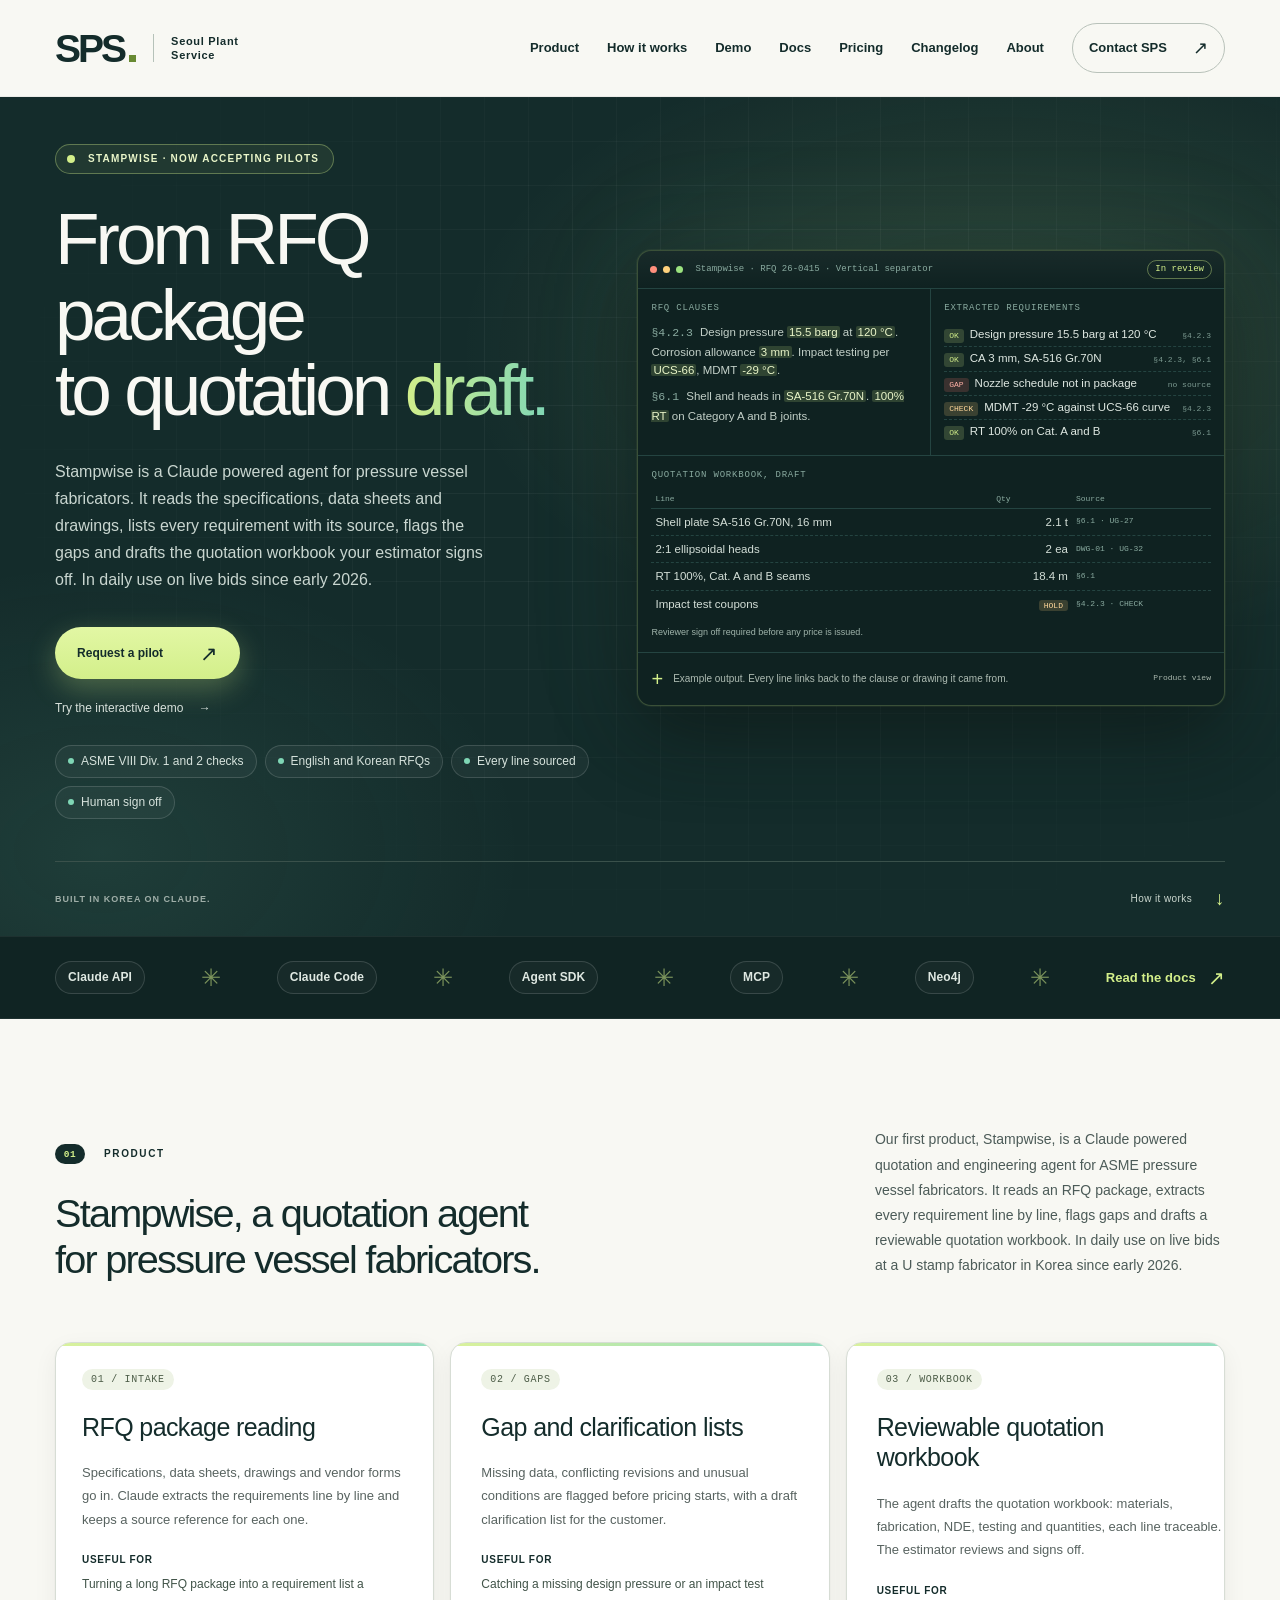
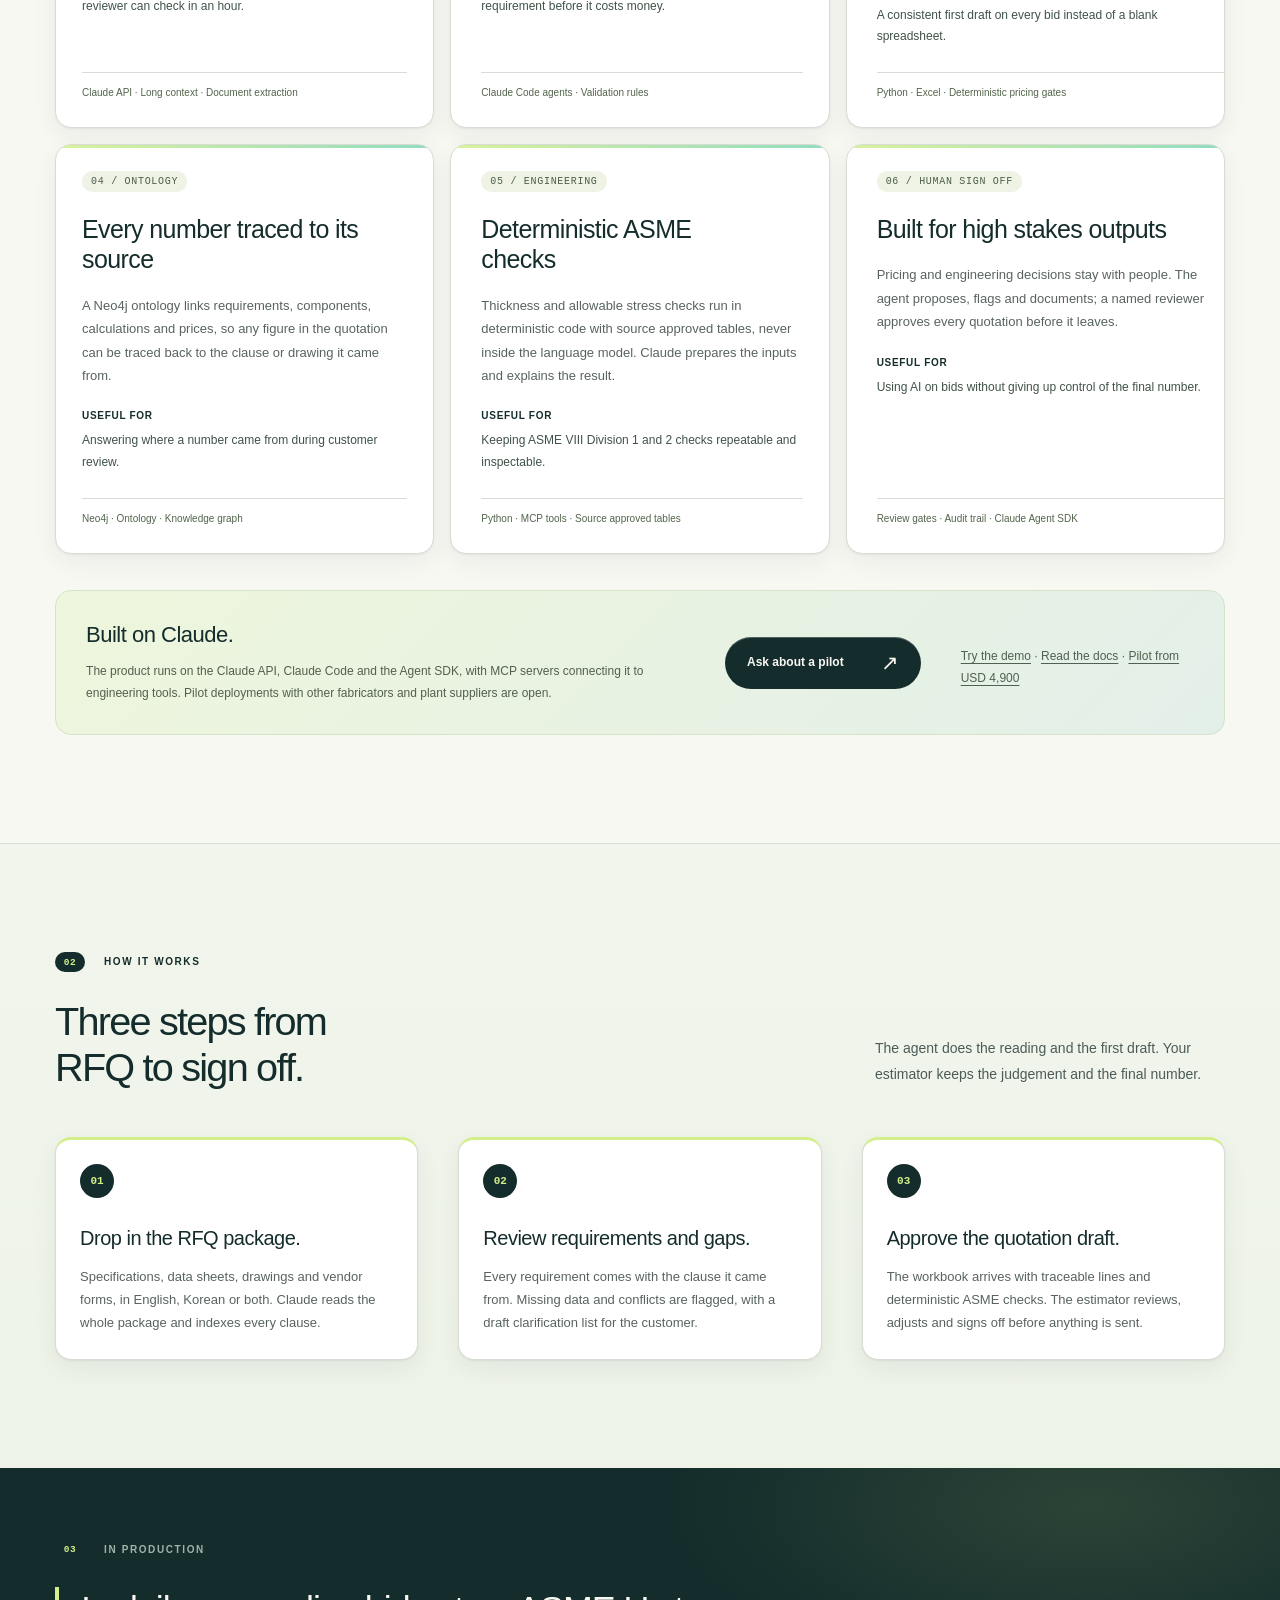
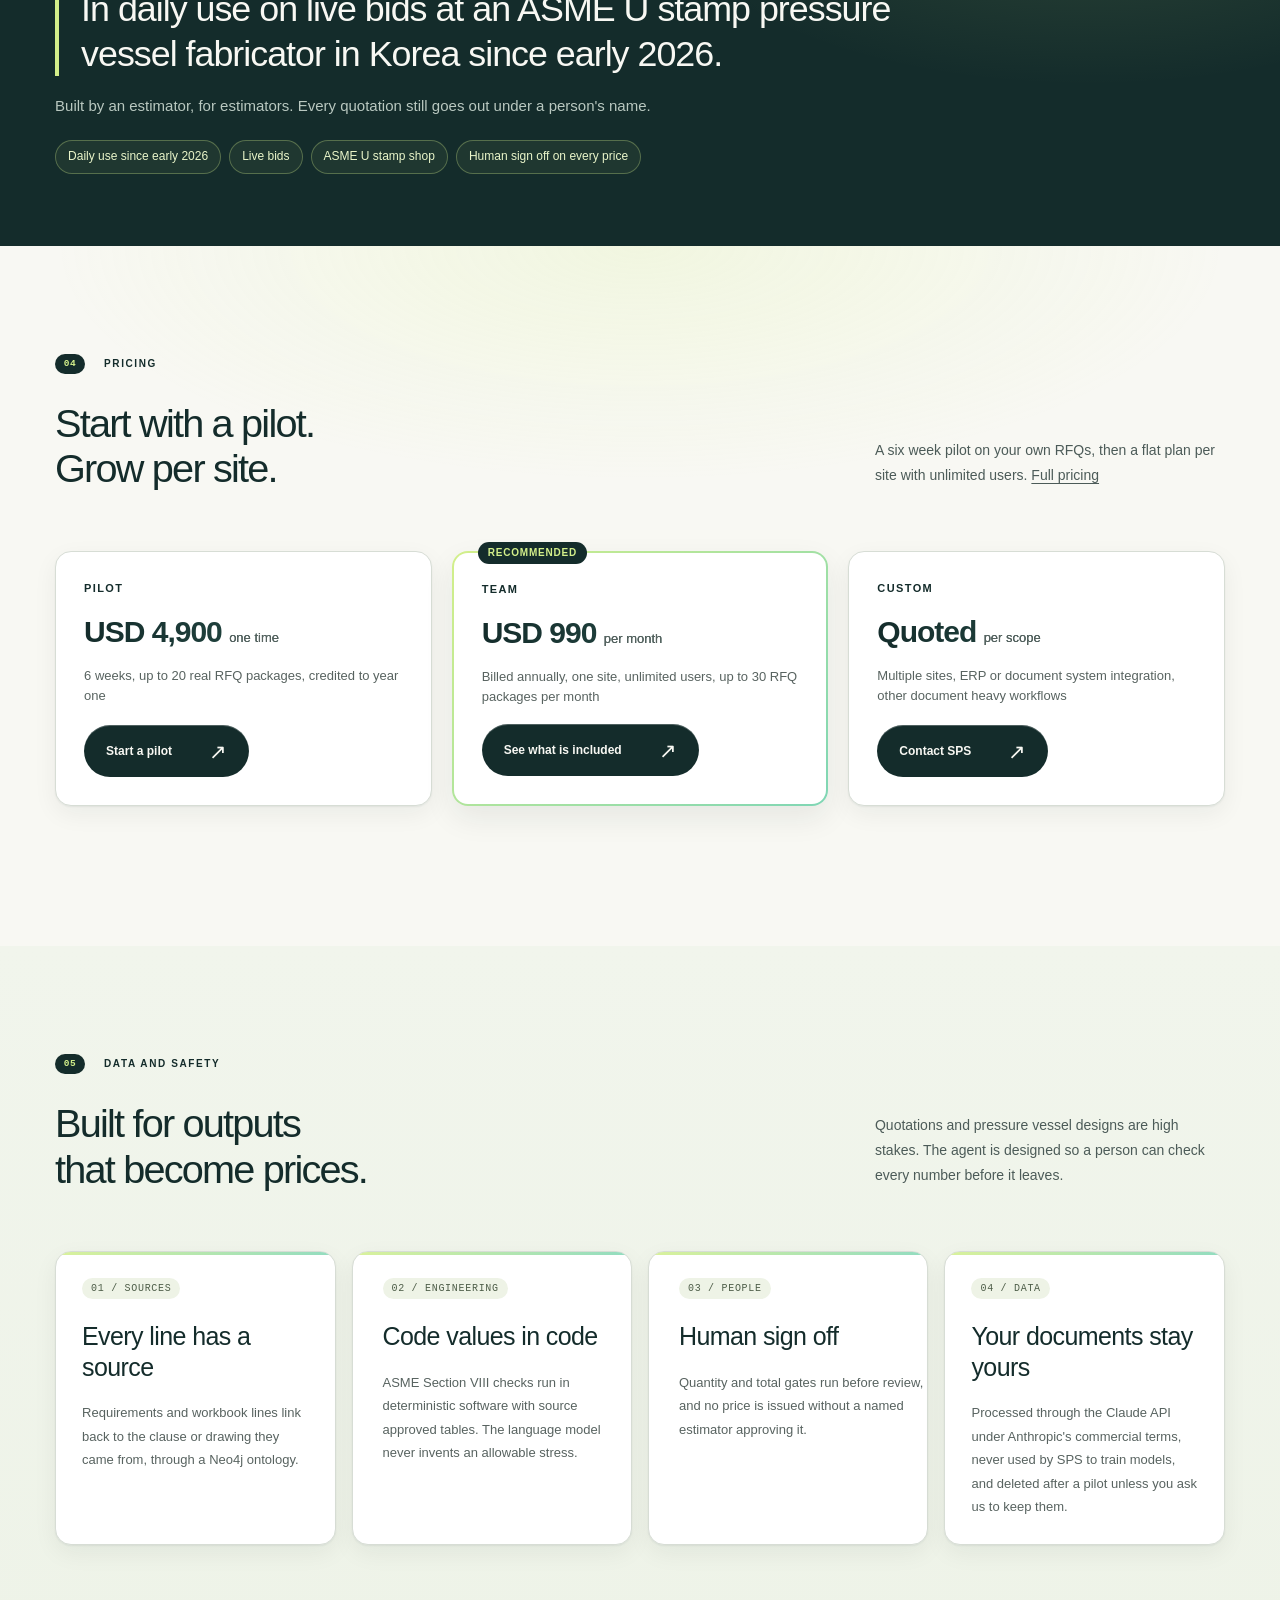
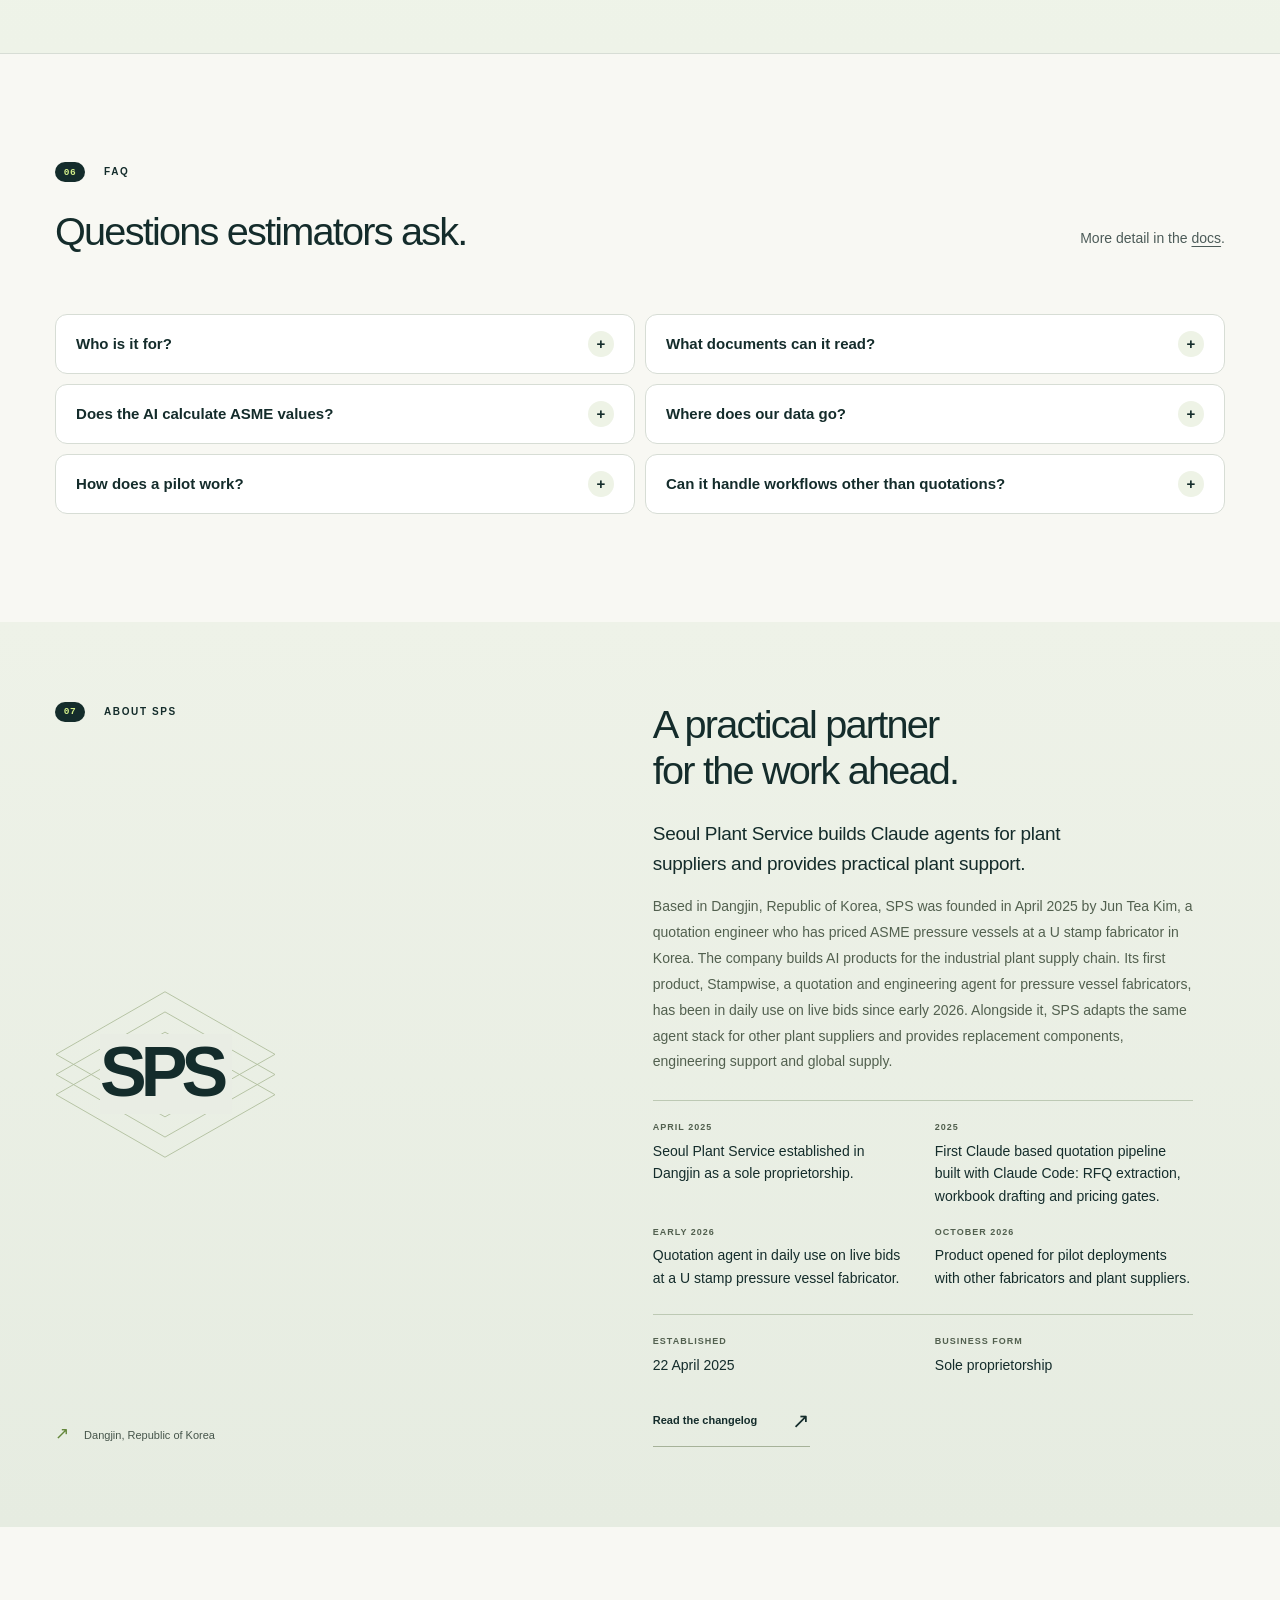
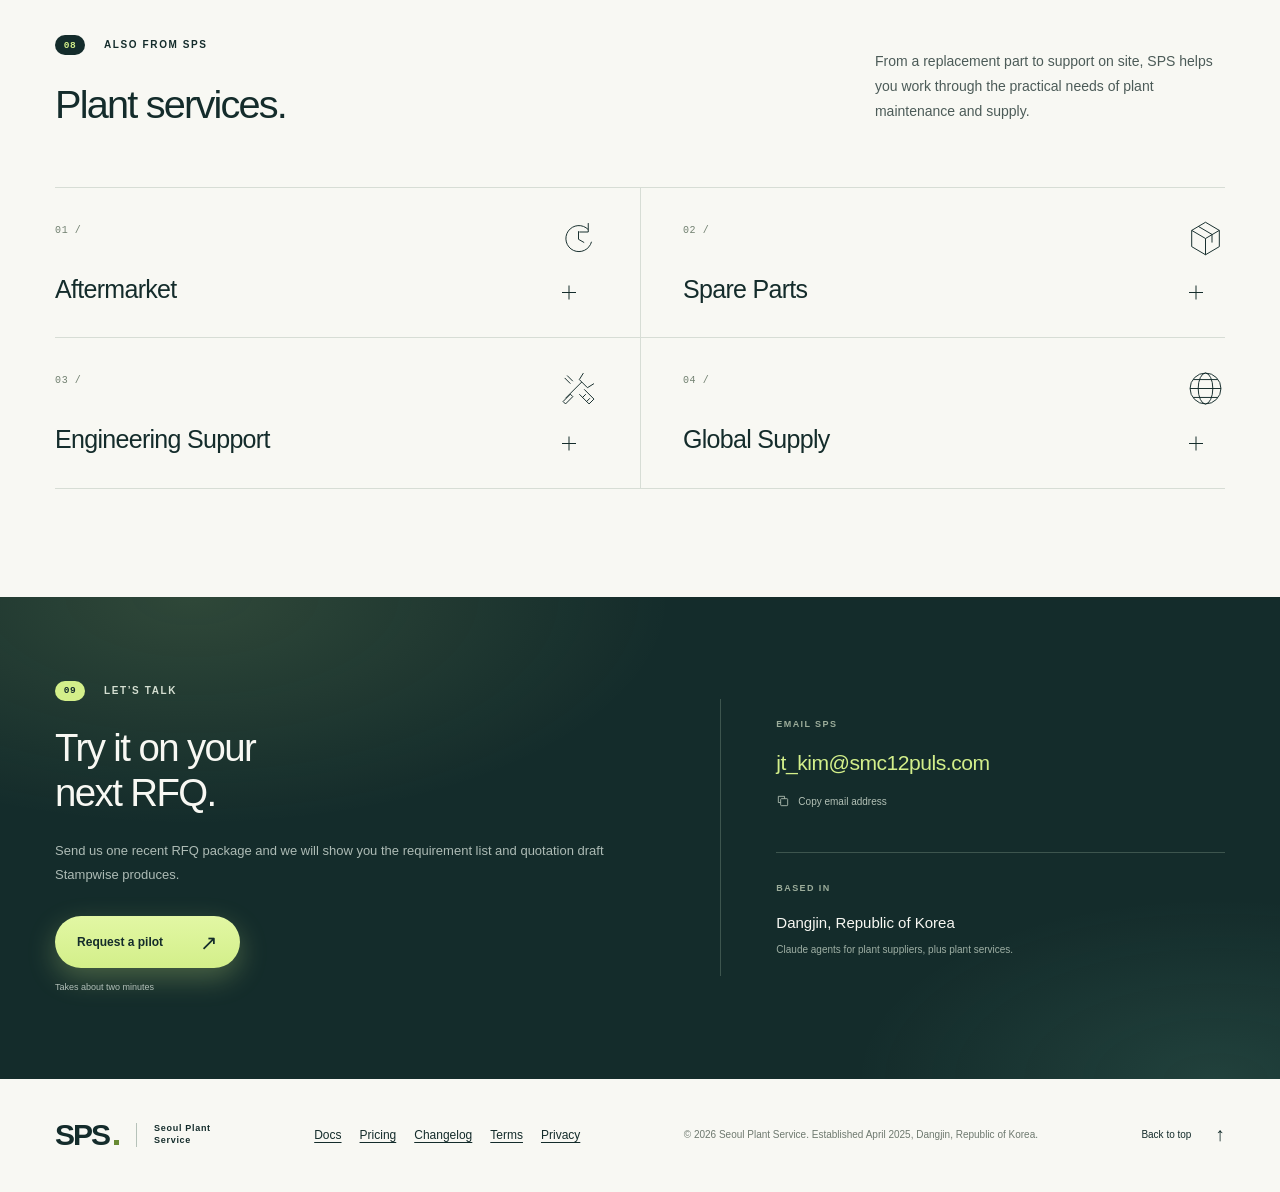
==== commit d4bbebd3: "Interactive Stampwise demo on a fictional RFQ: requirements with sources, questions, workbook draft " ====
--- a/index.html
+++ b/index.html
@@ -69,6 +69,7 @@
       <nav class="main-navigation" id="main-navigation" aria-label="Main navigation">
         <a href="#product">Product</a>
         <a href="#how">How it works</a>
+        <a href="/demo/">Demo</a>
         <a href="/docs/">Docs</a>
         <a href="/pricing/">Pricing</a>
         <a href="/changelog/">Changelog</a>
@@ -86,7 +87,7 @@
           <h1 id="hero-title">From RFQ package<br>to quotation <em>draft.</em></h1>
           <p class="hero-description">Stampwise is a Claude powered agent for pressure vessel fabricators. It reads the specifications, data sheets and drawings, lists every requirement with its source, flags the gaps and drafts the quotation workbook your estimator signs off. In daily use on live bids since early 2026.</p>
           <a class="button button-lime" href="/pilot/">Request a pilot <span aria-hidden="true">↗</span></a>
-          <a class="hero-contact" href="#how">See how it works <span aria-hidden="true">→</span></a>
+          <a class="hero-contact" href="/demo/">Try the interactive demo <span aria-hidden="true">→</span></a>
           <ul class="hero-chips" aria-label="Highlights"><li>ASME VIII Div. 1 and 2 checks</li><li>English and Korean RFQs</li><li>Every line sourced</li><li>Human sign off</li></ul>
         </div>
         <div class="hero-art product-shot" role="img" aria-label="Example output of Stampwise: RFQ clauses, extracted requirements and a quotation workbook with source references">
@@ -192,7 +193,7 @@
         <div class="ai-scope">
           <div><h3>Built on Claude.</h3><p>The product runs on the Claude API, Claude Code and the Agent SDK, with MCP servers connecting it to engineering tools. Pilot deployments with other fabricators and plant suppliers are open.</p></div>
           <a class="button button-ink" href="/pilot/">Ask about a pilot <span aria-hidden="true">↗</span></a>
-          <p class="product-links"><a href="/docs/">Read the docs</a> · <a href="/pricing/">Pilot from USD 4,900</a></p>
+          <p class="product-links"><a href="/demo/">Try the demo</a> · <a href="/docs/">Read the docs</a> · <a href="/pricing/">Pilot from USD 4,900</a></p>
         </div>
       </div>
     </section>
--- a/styles.css
+++ b/styles.css
@@ -396,3 +396,76 @@
 .hp{position:absolute!important;left:-10000px!important;width:1px;height:1px;overflow:hidden}
 @media (max-width:900px){.lead-wrap{grid-template-columns:1fr;gap:28px}}
 @media (max-width:560px){.field-row{grid-template-columns:1fr}.lead-form{padding:20px}}
+
+/* interactive demo */
+.demo-banner{display:grid;gap:14px;align-items:start;background:linear-gradient(135deg,#eef6dc 0%,#e3efe9 100%);border:1px solid #d5e3c8;border-radius:var(--radius);padding:20px 22px;margin-bottom:22px}
+.demo-banner p{margin:0;font-size:14px;line-height:1.7;color:#2f3d3b}
+.demo-run{justify-self:start;border:0;cursor:pointer}
+.demo-run[disabled]{opacity:.6;cursor:progress}
+.demo-progress{font:12px/1.5 monospace!important;color:#3d5a2a!important}
+.demo-layout{display:grid;grid-template-columns:minmax(0,.9fr) minmax(0,1.1fr);gap:20px;align-items:start}
+.demo-doc{background:#0f2221;color:#dfe8e2;border-radius:var(--radius);padding:18px;position:sticky;top:110px;max-height:calc(100vh - 140px);overflow:auto;box-shadow:var(--shadow-lift)}
+.pane-h,.doc-title{font:10px/1.4 monospace;letter-spacing:.8px;text-transform:uppercase;color:#8aaba0;margin:0 0 10px}
+.doc-block{margin-bottom:16px}
+.demo-doc .clause{font-size:13px;line-height:1.65;margin:0 0 8px;padding:6px 8px;border-radius:8px;transition:background .25s,box-shadow .25s}
+.demo-doc .clause .ref{font-family:monospace;color:#8aaba0;margin-right:4px}
+.ds{width:100%;border-collapse:collapse;font-size:13px}
+.ds th{text-align:left;font-weight:400;color:#8aaba0;padding:6px 8px;width:42%;vertical-align:top}
+.ds td{padding:6px 8px}
+.ds tr{transition:background .25s}
+.is-source{background:rgba(211,239,138,.18)!important;box-shadow:inset 3px 0 0 var(--lime)}
+.demo-out{min-width:0}
+.demo-tabs{display:flex;gap:6px;flex-wrap:wrap;margin-bottom:14px}
+.demo-tab{font:inherit;font-size:13px;font-weight:700;border:1px solid var(--line);background:var(--white);color:var(--ink);border-radius:999px;padding:8px 14px;cursor:pointer;display:inline-flex;gap:8px;align-items:center}
+.demo-tab span{display:inline-flex;align-items:center;justify-content:center;width:20px;height:20px;border-radius:50%;background:#eef3e6;font-size:11px}
+.demo-tab.is-active{background:var(--ink);color:var(--paper);border-color:var(--ink)}
+.demo-tab.is-active span{background:var(--lime);color:var(--ink)}
+.demo-panel{background:var(--white);border:1px solid var(--line);border-radius:var(--radius);box-shadow:var(--shadow-soft);padding:20px 22px;margin-bottom:16px}
+.demo-js .demo-panel{display:none}
+.demo-js .demo-panel.is-active{display:block}
+.demo-panel h2{font-size:20px;letter-spacing:-.4px;margin:0 0 6px;display:flex;gap:10px;align-items:center}
+.demo-panel h2 .num{display:inline-flex;align-items:center;justify-content:center;width:26px;height:26px;border-radius:50%;background:var(--ink);color:var(--lime);font-size:13px}
+.panel-intro{font-size:14px;color:#4c5b58;margin:0 0 14px}
+.panel-note{font-size:12px;color:var(--muted);margin:12px 0 0}
+.req-list,.gap-list{list-style:none;margin:0;padding:0;display:grid;gap:6px}
+.req-item{width:100%;text-align:left;font:inherit;font-size:14px;display:flex;gap:10px;align-items:baseline;background:#fbfcf9;border:1px solid #e1e8dc;border-radius:10px;padding:10px 12px;cursor:pointer;color:var(--ink)}
+.req-item:hover,.req-item.is-picked{border-color:#9fc65a;background:#f4f9e8}
+.req-text{flex:1}
+.req-src{font:11px monospace;color:#5d6d63;white-space:nowrap}
+.q{font-weight:700;color:#3d5a2a;min-width:26px}
+.st{font:10px/1 monospace;padding:4px 6px;border-radius:4px;white-space:nowrap}
+.st.ok{background:#e6f4c8;color:#3d5a2a}.st.gap{background:#ffe1dc;color:#9b2f22}.st.chk{background:#fff0cf;color:#8a5a00}
+.wb-table{width:100%;border-collapse:collapse;font-size:13px}
+.wb-table th{text-align:left;font:10px monospace;text-transform:uppercase;letter-spacing:.6px;color:#5d6d63;padding:6px 8px;border-bottom:1px solid var(--line)}
+.wb-table td{padding:9px 8px;border-bottom:1px dashed #e1e8dc;vertical-align:top}
+.wb-table tr{cursor:pointer}
+.wb-table tr:hover td,.wb-table tr.is-picked td{background:#f4f9e8}
+.wb-table .mono{font:11px monospace;color:#5d6d63;white-space:nowrap}
+.price-hidden{color:#9aa69c;font-style:italic}
+.asme-grid{display:grid;grid-template-columns:1fr 1fr;gap:12px}
+.asme-card{border:1px solid #e1e8dc;border-radius:12px;padding:14px;background:#fbfcf9;position:relative}
+.asme-h{font-weight:700;margin:0 0 8px;font-size:14px}
+.asme-card dl{margin:0;display:grid;gap:6px}
+.asme-card dt{font-size:11px;color:#5d6d63}
+.asme-card dd{margin:0;font-size:14px}
+.asme-card small{color:#5d6d63}
+.verdict{position:absolute;top:12px;right:12px;margin:0;font:11px/1 monospace;padding:5px 8px;border-radius:999px}
+.verdict.pass{background:var(--lime);color:var(--ink)}
+.demo-cta{display:flex;flex-wrap:wrap;gap:14px;align-items:center;justify-content:space-between;margin-top:28px;padding:20px 22px;border-radius:var(--radius);background:var(--ink);color:var(--paper)}
+.demo-cta p{margin:0;font-size:16px}
+.demo-cta .button-ink{background:var(--lime);color:var(--ink)}
+.is-running .demo-out{opacity:.85}
+@media (max-width:900px){.demo-layout{grid-template-columns:1fr}.demo-doc{position:static;max-height:none}.asme-grid{grid-template-columns:1fr}}
+@media (max-width:560px){.wb-table .mono{white-space:normal}.req-item{flex-wrap:wrap}.req-src{width:100%}}
+
+/* demo polish */
+.demo-tabs{flex-wrap:nowrap;overflow-x:auto;scrollbar-width:none;-webkit-overflow-scrolling:touch;padding-bottom:2px}
+.demo-tabs::-webkit-scrollbar{display:none}
+.demo-tab{flex:0 0 auto;font-size:12.5px;padding:7px 12px;white-space:nowrap}
+@media (max-width:900px){
+  .demo-doc{position:sticky;top:72px;z-index:5;max-height:34vh;overflow:auto;padding:14px}
+  .demo-doc .clause,.ds{font-size:12.5px}
+  .demo-doc::after{content:"Tap a requirement below to jump to its source";display:block;font:10px monospace;color:#8aaba0;margin-top:6px}
+}
+/* demo polish 2 */
+.demo-tab{font-size:13px;padding:8px 14px}
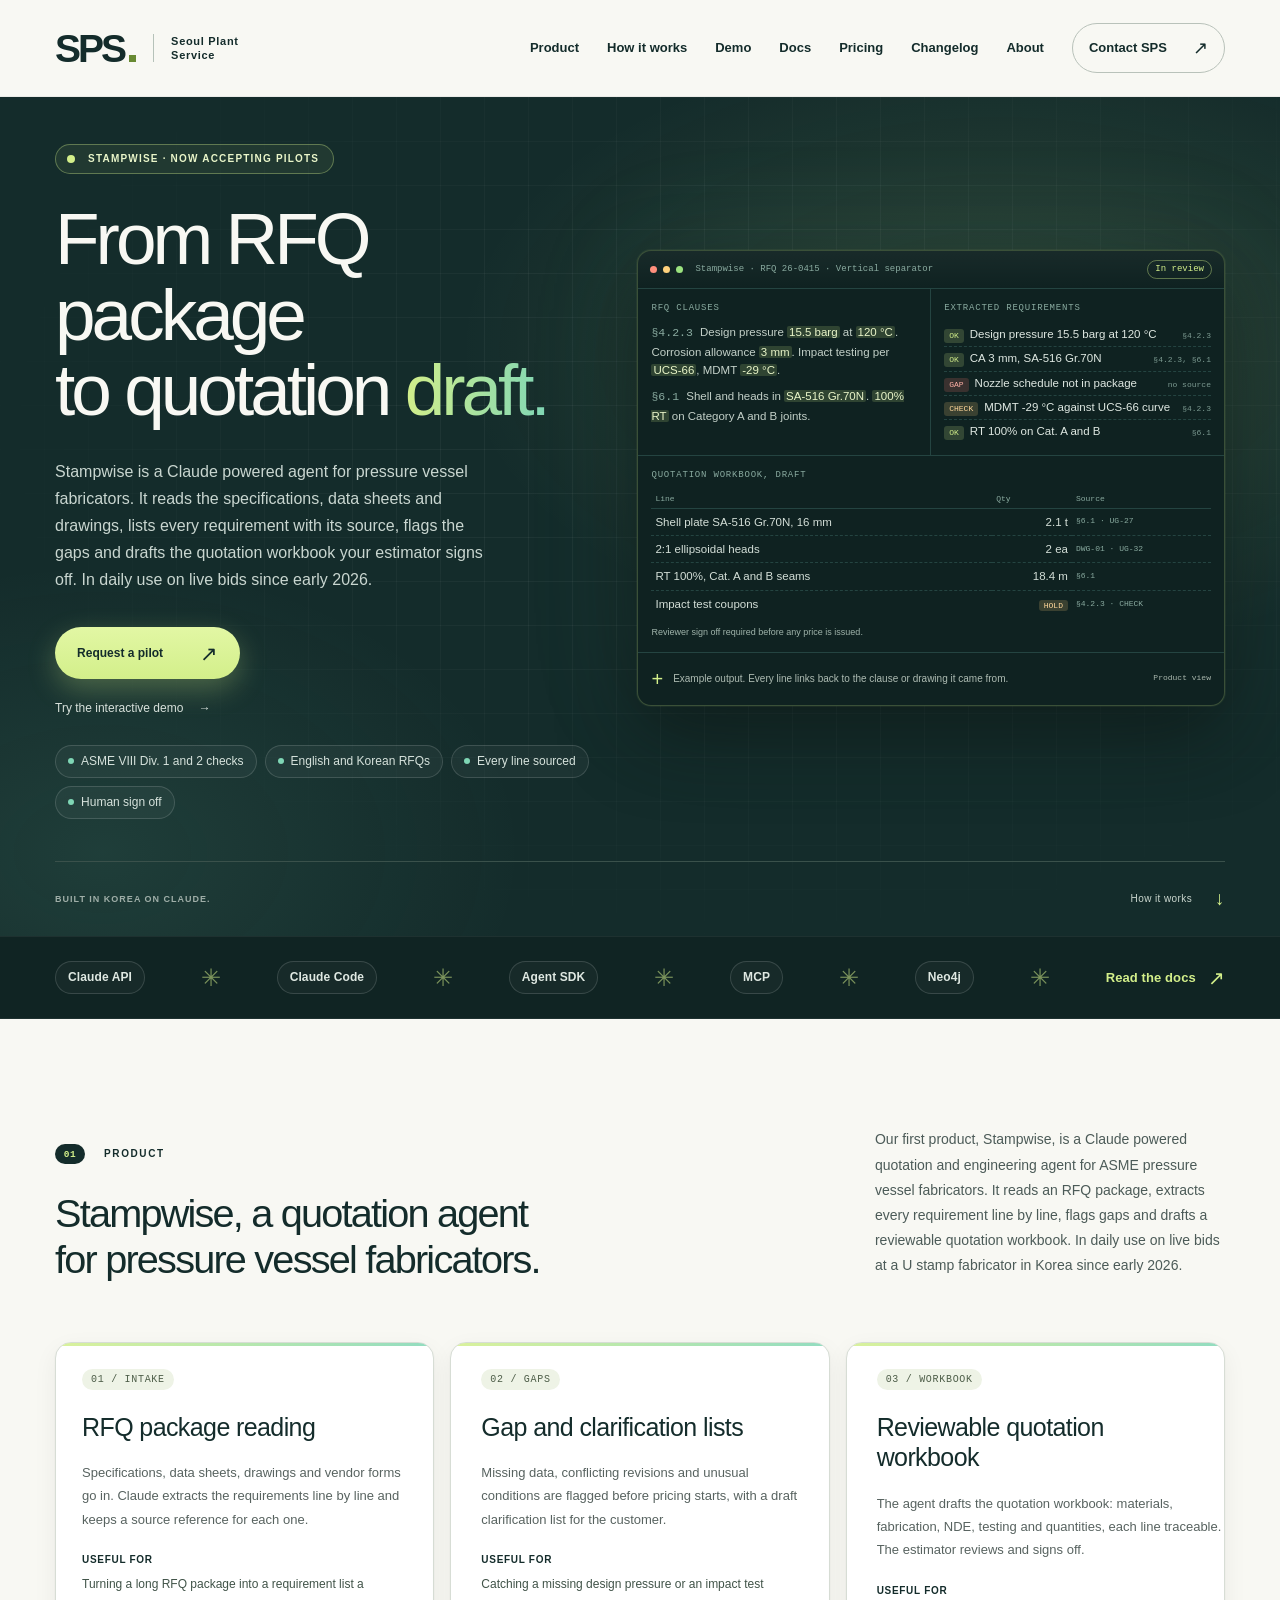
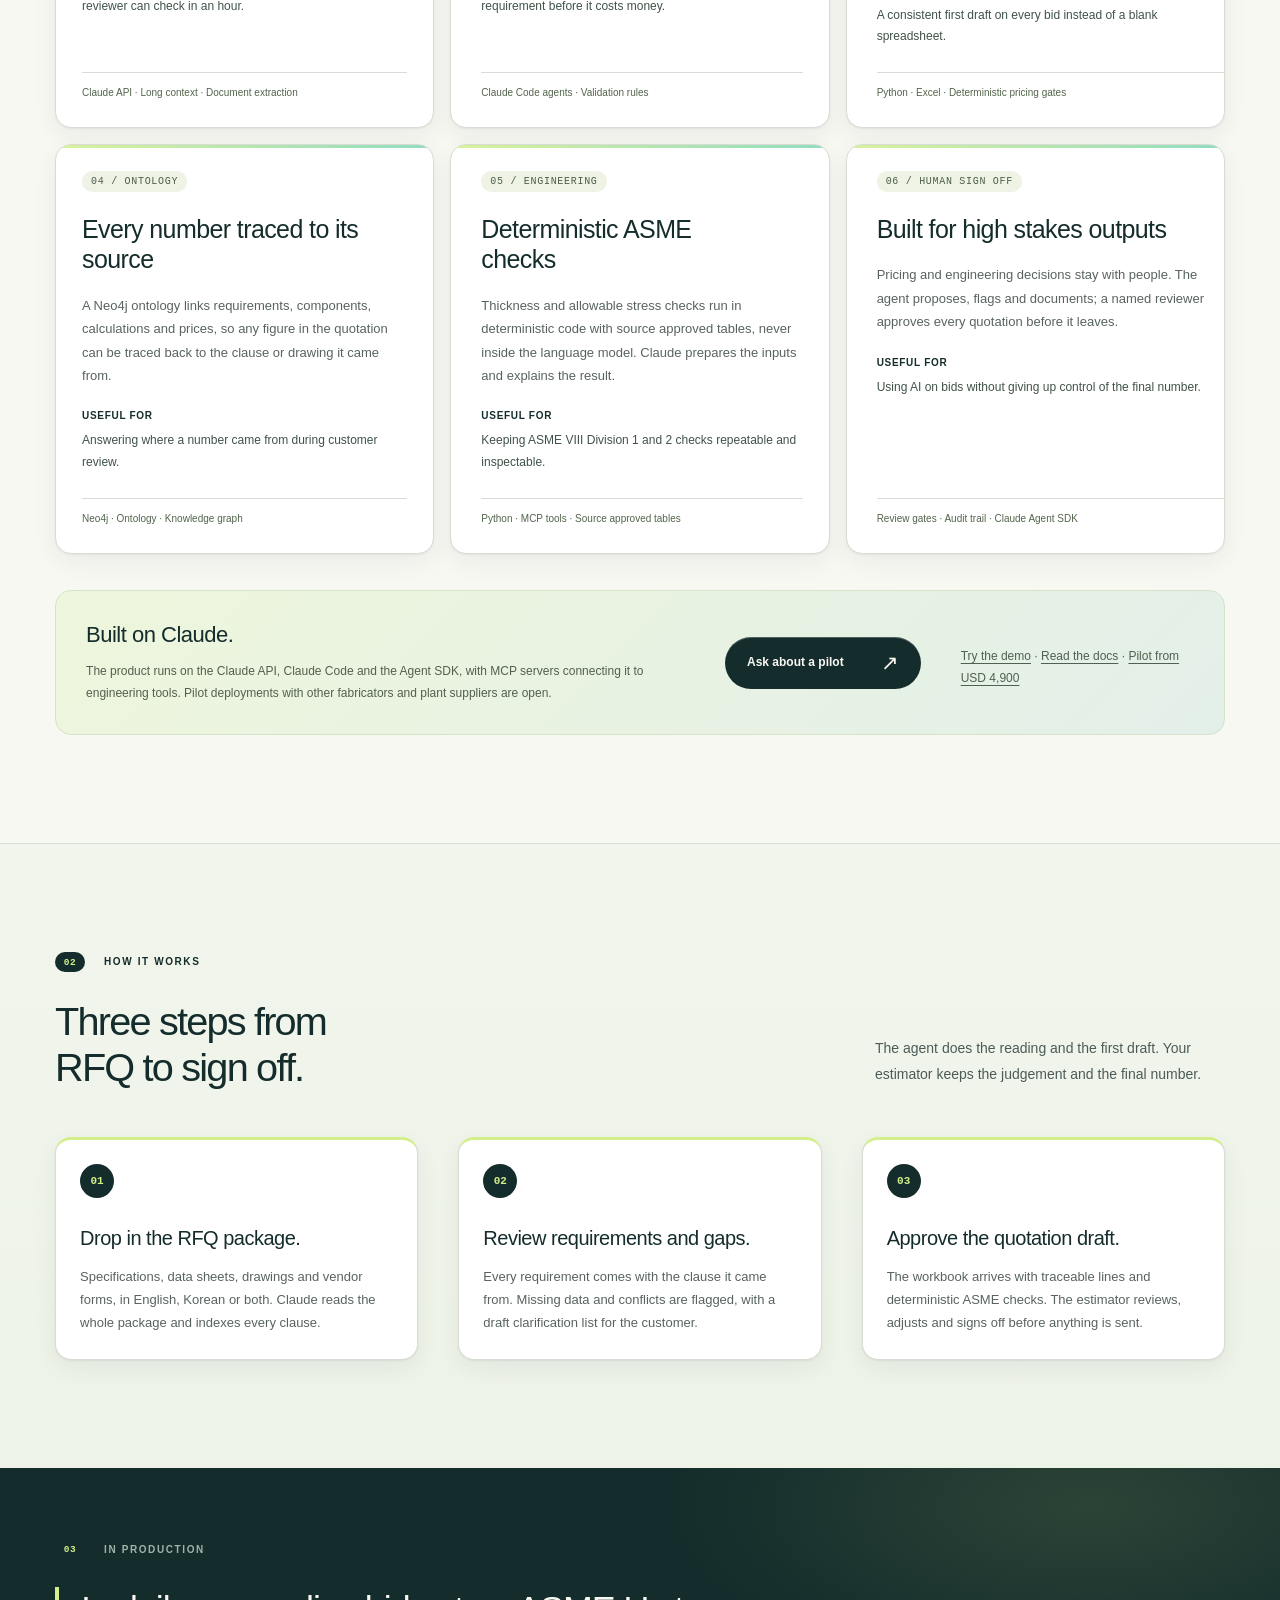
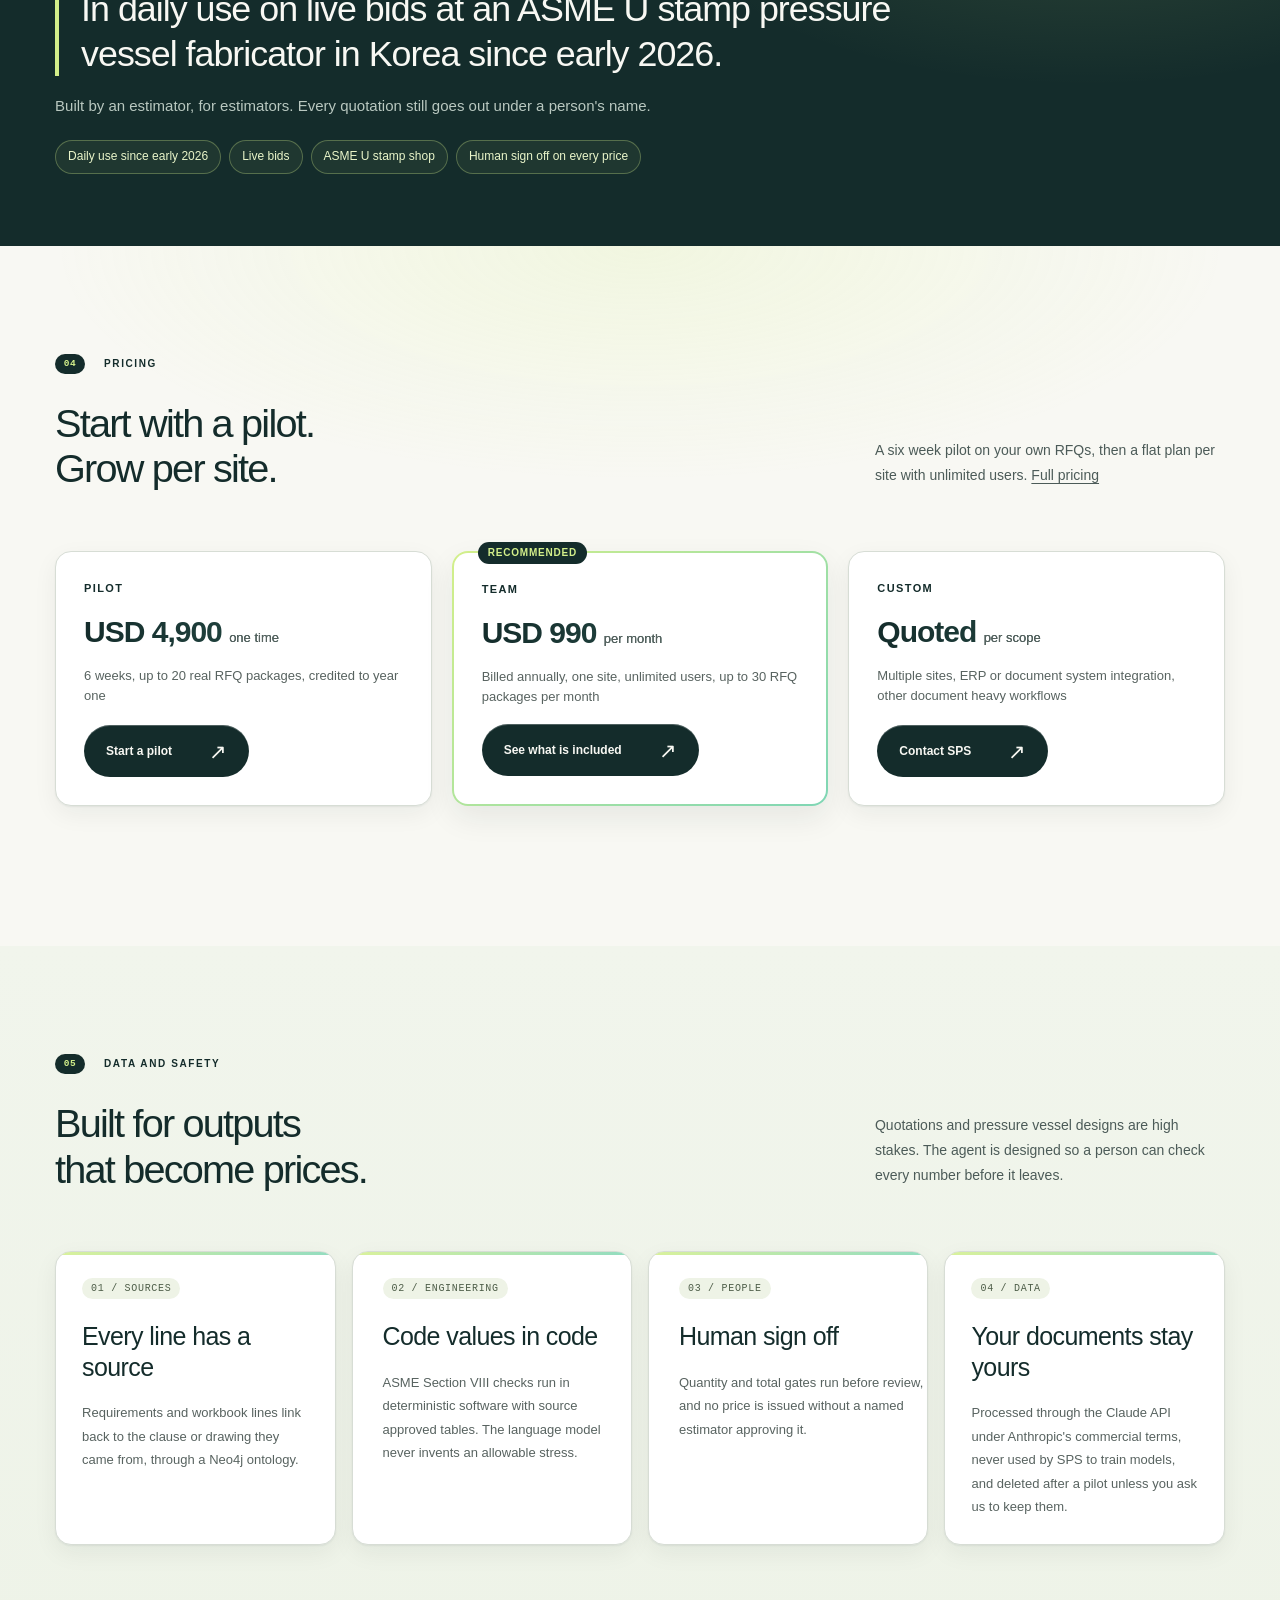
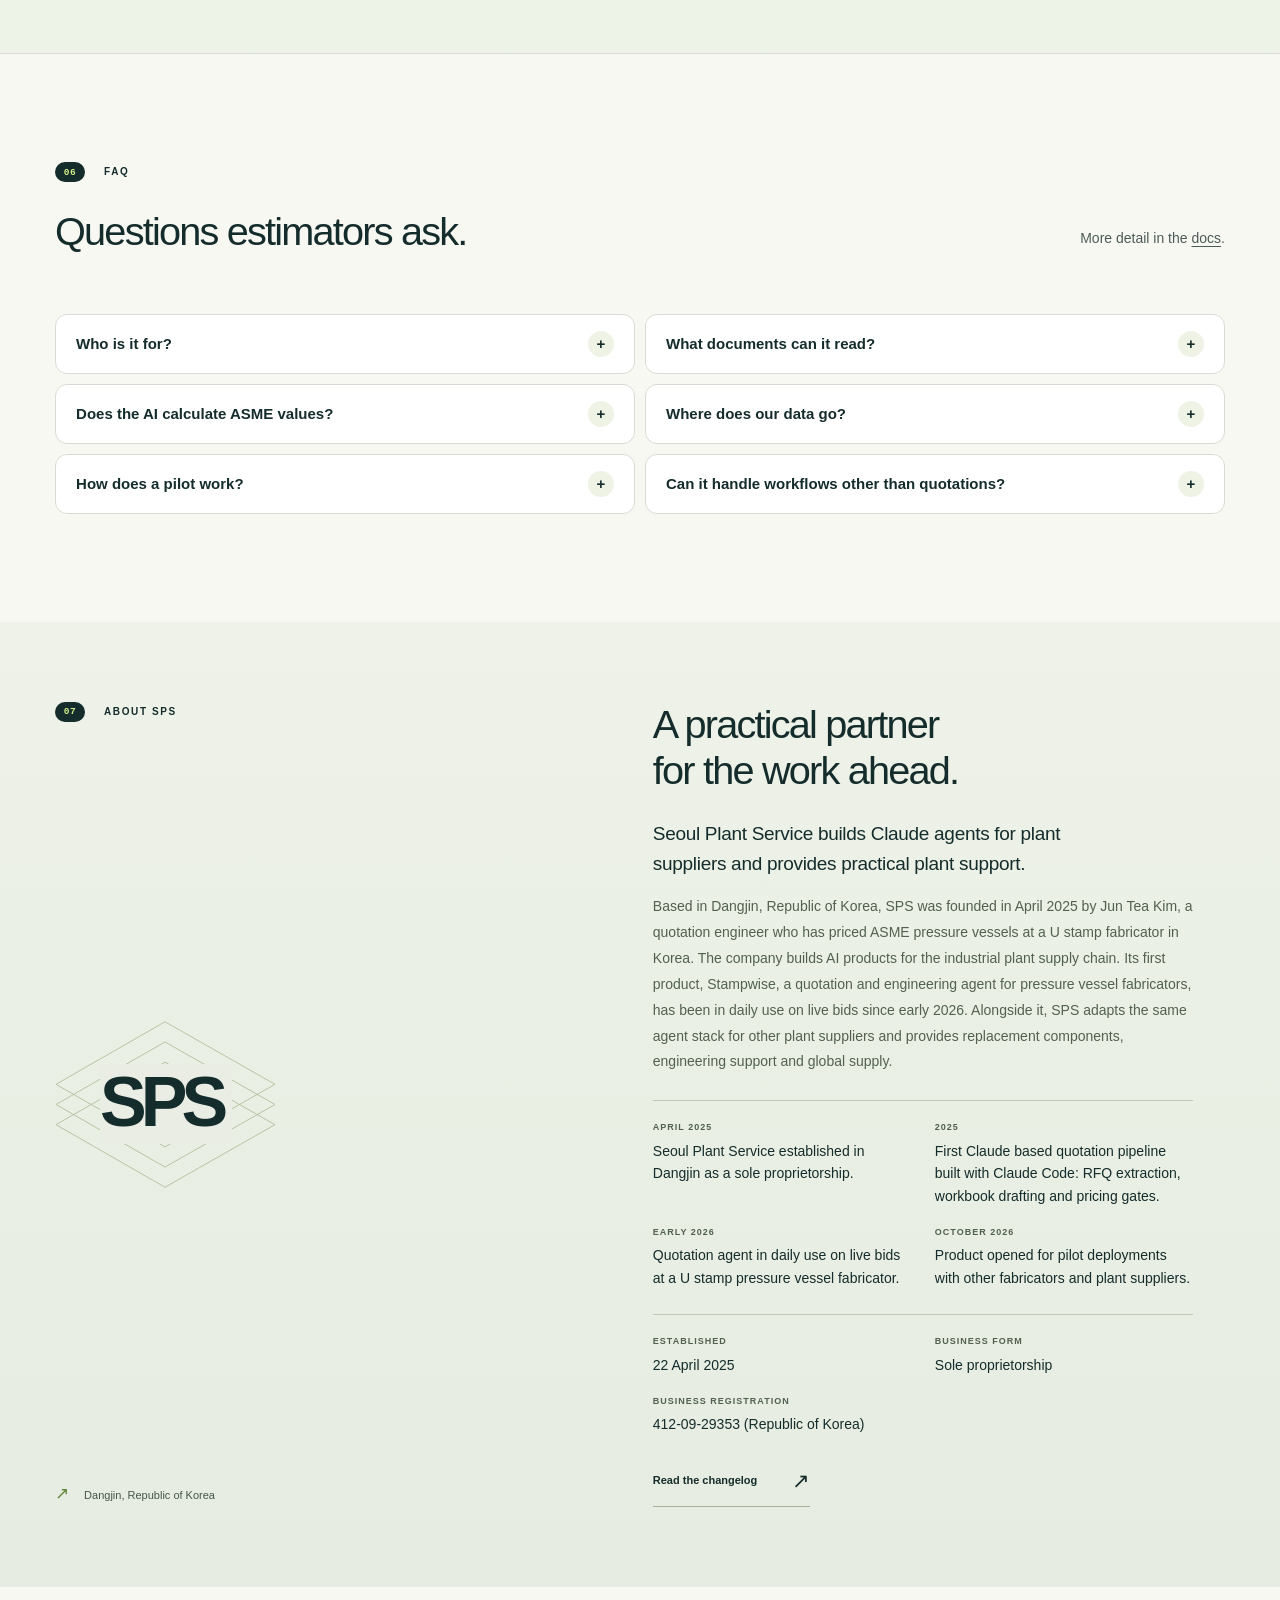
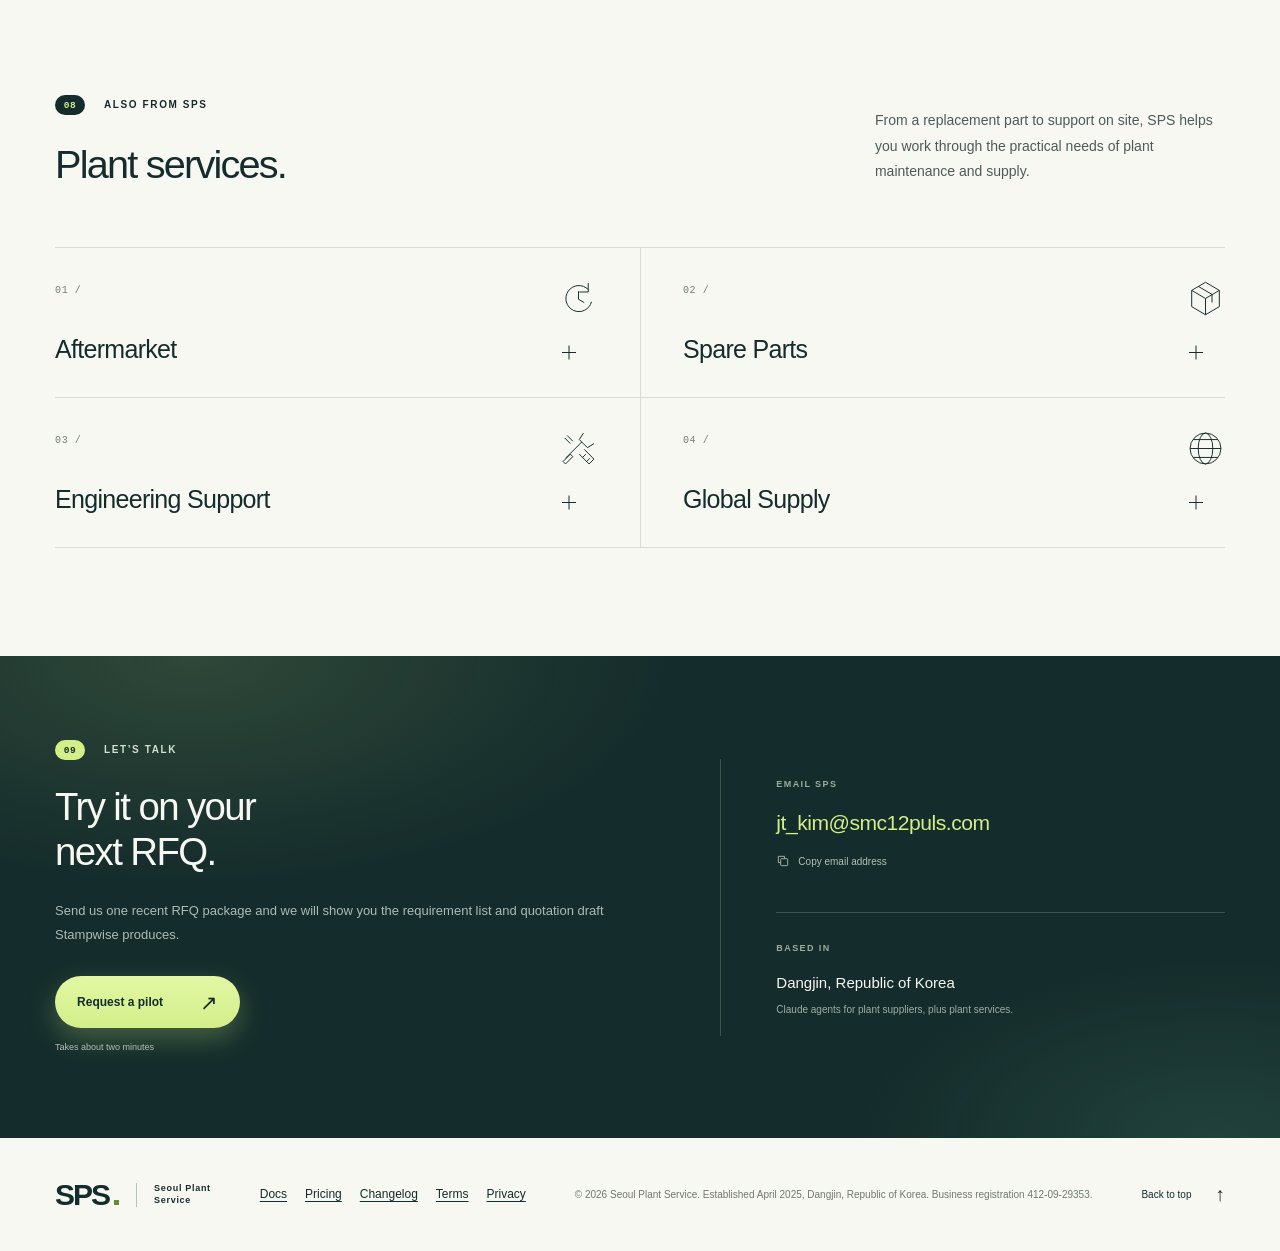
==== commit 2338c90f: "Add business registration number to About facts, Organization JSON-LD taxID and every page footer Co" ====
--- a/index.html
+++ b/index.html
@@ -20,6 +20,7 @@
       "url": "https://smc12puls.com/",
       "email": "jt_kim@smc12puls.com",
       "foundingDate": "2025-04-22",
+      "taxID": "412-09-29353",
       "founder": {
         "@type": "Person",
         "name": "Jun Tea Kim"
@@ -271,6 +272,7 @@
           <dl class="company-facts">
             <div><dt>Established</dt><dd><time datetime="2025-04-22">22 April 2025</time></dd></div>
             <div><dt>Business form</dt><dd>Sole proprietorship</dd></div>
+            <div><dt>Business registration</dt><dd>412-09-29353 (Republic of Korea)</dd></div>
           </dl>
           <a class="text-link" href="/changelog/">Read the changelog <span aria-hidden="true">↗</span></a>
         </div>
@@ -329,6 +331,6 @@
 
   </main>
 
-  <footer class="site-footer"><div class="container footer-inner"><a class="brand footer-brand" href="#top" aria-label="Seoul Plant Service, back to top"><span class="wordmark" aria-hidden="true">SPS<span class="brand-square"></span></span><span class="brand-name">Seoul Plant<br>Service</span></a><nav class="footer-links" aria-label="Company"><a href="/docs/">Docs</a><a href="/pricing/">Pricing</a><a href="/changelog/">Changelog</a><a href="/terms/">Terms</a><a href="/privacy/">Privacy</a></nav><p id="company-information">© <span id="year">2026</span> Seoul Plant Service. Established April 2025, Dangjin, Republic of Korea.</p><a class="back-to-top" href="#top">Back to top <span aria-hidden="true">↑</span></a></div></footer>
+  <footer class="site-footer"><div class="container footer-inner"><a class="brand footer-brand" href="#top" aria-label="Seoul Plant Service, back to top"><span class="wordmark" aria-hidden="true">SPS<span class="brand-square"></span></span><span class="brand-name">Seoul Plant<br>Service</span></a><nav class="footer-links" aria-label="Company"><a href="/docs/">Docs</a><a href="/pricing/">Pricing</a><a href="/changelog/">Changelog</a><a href="/terms/">Terms</a><a href="/privacy/">Privacy</a></nav><p id="company-information">© <span id="year">2026</span> Seoul Plant Service. Established April 2025, Dangjin, Republic of Korea. Business registration 412-09-29353.</p><a class="back-to-top" href="#top">Back to top <span aria-hidden="true">↑</span></a></div></footer>
 </body>
 </html>
--- a/styles.css
+++ b/styles.css
@@ -469,3 +469,71 @@
 }
 /* demo polish 2 */
 .demo-tab{font-size:13px;padding:8px 14px}
+
+/* demo v2 */
+.demo-v2 .doc-title{display:flex;align-items:center;gap:7px;flex-wrap:wrap}
+.demo-v2 .doc-title span{color:#dfe8e2;text-transform:none;letter-spacing:0;font-size:11px}
+.demo-v2 .doc-title em{font-style:normal;color:#7d9b92;text-transform:none;letter-spacing:0}
+.ico{width:14px;height:14px;flex:0 0 14px;vertical-align:-2px}
+.demo-v2 .doc-block{counter-reset:ln;border:1px solid rgba(255,255,255,.07);border-radius:10px;padding:10px;background:rgba(255,255,255,.02)}
+.demo-v2 .clause{counter-increment:ln;position:relative;padding-left:34px!important}
+.demo-v2 .clause::before{content:counter(ln);position:absolute;left:8px;top:7px;font:10px monospace;color:#5f7a72}
+.demo-summary{display:grid;grid-template-columns:repeat(4,minmax(0,1fr));gap:8px;margin-bottom:12px}
+.kpi{background:var(--white);border:1px solid var(--line);border-radius:12px;padding:10px 12px;box-shadow:var(--shadow-soft)}
+.kpi b{display:block;font-size:22px;letter-spacing:-.5px;line-height:1.1}
+.kpi span{font-size:11px;color:var(--muted)}
+.kpi.warn b{color:#a35f00}.kpi.pass b{color:#3d6b17}
+.req-filter{display:flex;gap:6px;flex-wrap:wrap;margin:0 0 10px}
+.fchip{font:inherit;font-size:12px;border:1px solid var(--line);background:#fbfcf9;border-radius:999px;padding:5px 11px;cursor:pointer;color:var(--ink)}
+.fchip b{margin-left:4px}
+.fchip.is-on{background:var(--ink);color:var(--paper);border-color:var(--ink)}
+.req-list li[hidden]{display:none}
+.draft-mail{border:1px solid var(--line);border-radius:12px;overflow:hidden}
+.mail-head{background:#f4f7ef;border-bottom:1px solid var(--line);padding:10px 14px;position:relative}
+.mail-head p{margin:2px 0;font-size:13px}
+.mail-head p span{display:inline-block;min-width:62px;color:var(--muted);font-size:12px}
+.mail-badge{position:absolute;top:10px;right:12px;font:10px/1 monospace!important;background:#fff0cf;color:#8a5a00;padding:4px 7px!important;border-radius:999px}
+.draft-mail .gap-list{padding:10px}
+.sheet{border:1px solid #d9e2d4;border-radius:10px;overflow:hidden;background:#fff}
+.sheet-bar{display:flex;justify-content:space-between;align-items:center;padding:7px 10px;background:linear-gradient(180deg,#f6f9f2,#eef3e8);border-bottom:1px solid #d9e2d4}
+.sheet-name{font:11px monospace;color:#3c4a47}
+.sheet-badge{font:10px/1 monospace;letter-spacing:.8px;background:var(--ink);color:var(--lime);padding:4px 7px;border-radius:4px}
+.sheet .wb-table th{background:#f6f9f2}
+.sheet .wb-table tbody tr:nth-child(even) td{background:#fbfcf9}
+.sheet .wb-table tbody tr.hold td{background:#fffaf0}
+.wb-table .rn{width:28px;text-align:center;color:#9aa69c;font:11px monospace}
+.price-hidden{white-space:nowrap}
+.price-hidden .ico{margin-right:4px;color:#9aa69c}
+.bars{display:grid;gap:10px;margin-top:12px}
+.bar-l{display:flex;justify-content:space-between;gap:8px;margin:0 0 4px;font-size:11px;color:#5d6d63}
+.track{position:relative;height:9px;border-radius:999px;background:#e8eee3;overflow:hidden}
+.fill{height:100%;border-radius:999px;background:linear-gradient(90deg,#b9e07a,#7fbf4a)}
+.fill.alt{background:linear-gradient(90deg,#9fd8c3,#4fae8b)}
+.mark-end{position:absolute;right:0;top:0;bottom:0;width:2px;background:#2d4a3f}
+.b-tsh{width:86.3%}.b-thd{width:85.8%}.b-psh{width:82.7%}.b-phd{width:81.7%}
+.run-steps{list-style:none;margin:2px 0 0;padding:0;display:flex;flex-wrap:wrap;gap:6px}
+.run-steps li{font-size:12px;padding:5px 10px 5px 26px;border-radius:999px;border:1px solid #cfdcc3;background:#fbfcf9;color:#4c5b58;position:relative}
+.run-steps li::before{content:"";position:absolute;left:9px;top:50%;width:9px;height:9px;margin-top:-5px;border-radius:50%;border:1.5px solid #9fb59a;box-sizing:border-box}
+.run-steps li.is-active{border-color:#9fc65a;color:var(--ink);background:#f4f9e8}
+.run-steps li.is-active::before{border-color:#7fbf4a;border-top-color:transparent;animation:sw-spin .8s linear infinite}
+.run-steps li.is-done{background:#eaf6d2;border-color:#b9d48a;color:#2f4a1f}
+.run-steps li.is-done::before{background:#7fbf4a;border-color:#7fbf4a}
+@keyframes sw-spin{to{transform:rotate(360deg)}}
+@media (max-width:720px){.demo-summary{grid-template-columns:repeat(2,minmax(0,1fr))}.mail-badge{position:static;display:inline-block;margin-top:6px!important}}
+@media (prefers-reduced-motion:reduce){.run-steps li.is-active::before{animation:none}}
+
+/* demo v2b */
+.wb-table td.price-hidden{white-space:nowrap}
+.wb-table td.price-hidden .ico,.wb-table td.price-hidden span{display:inline-block;vertical-align:middle}
+.sheet .wb-table td:nth-child(3){white-space:nowrap}
+.sheet .wb-table th:nth-child(5),.sheet .wb-table td:nth-child(5){width:86px}
+
+/* demo v2c: phone */
+@media (max-width:560px){
+  .demo-tabs{display:grid;grid-template-columns:1fr 1fr;overflow:visible;gap:6px}
+  .demo-tab{justify-content:center}
+  .sheet .wb-table .rn{display:none}
+  .wb-table td.price-hidden span{display:none}
+  .sheet .wb-table th:nth-child(5),.sheet .wb-table td:nth-child(5){width:auto}
+  .wb-table td{padding:8px 6px}
+}
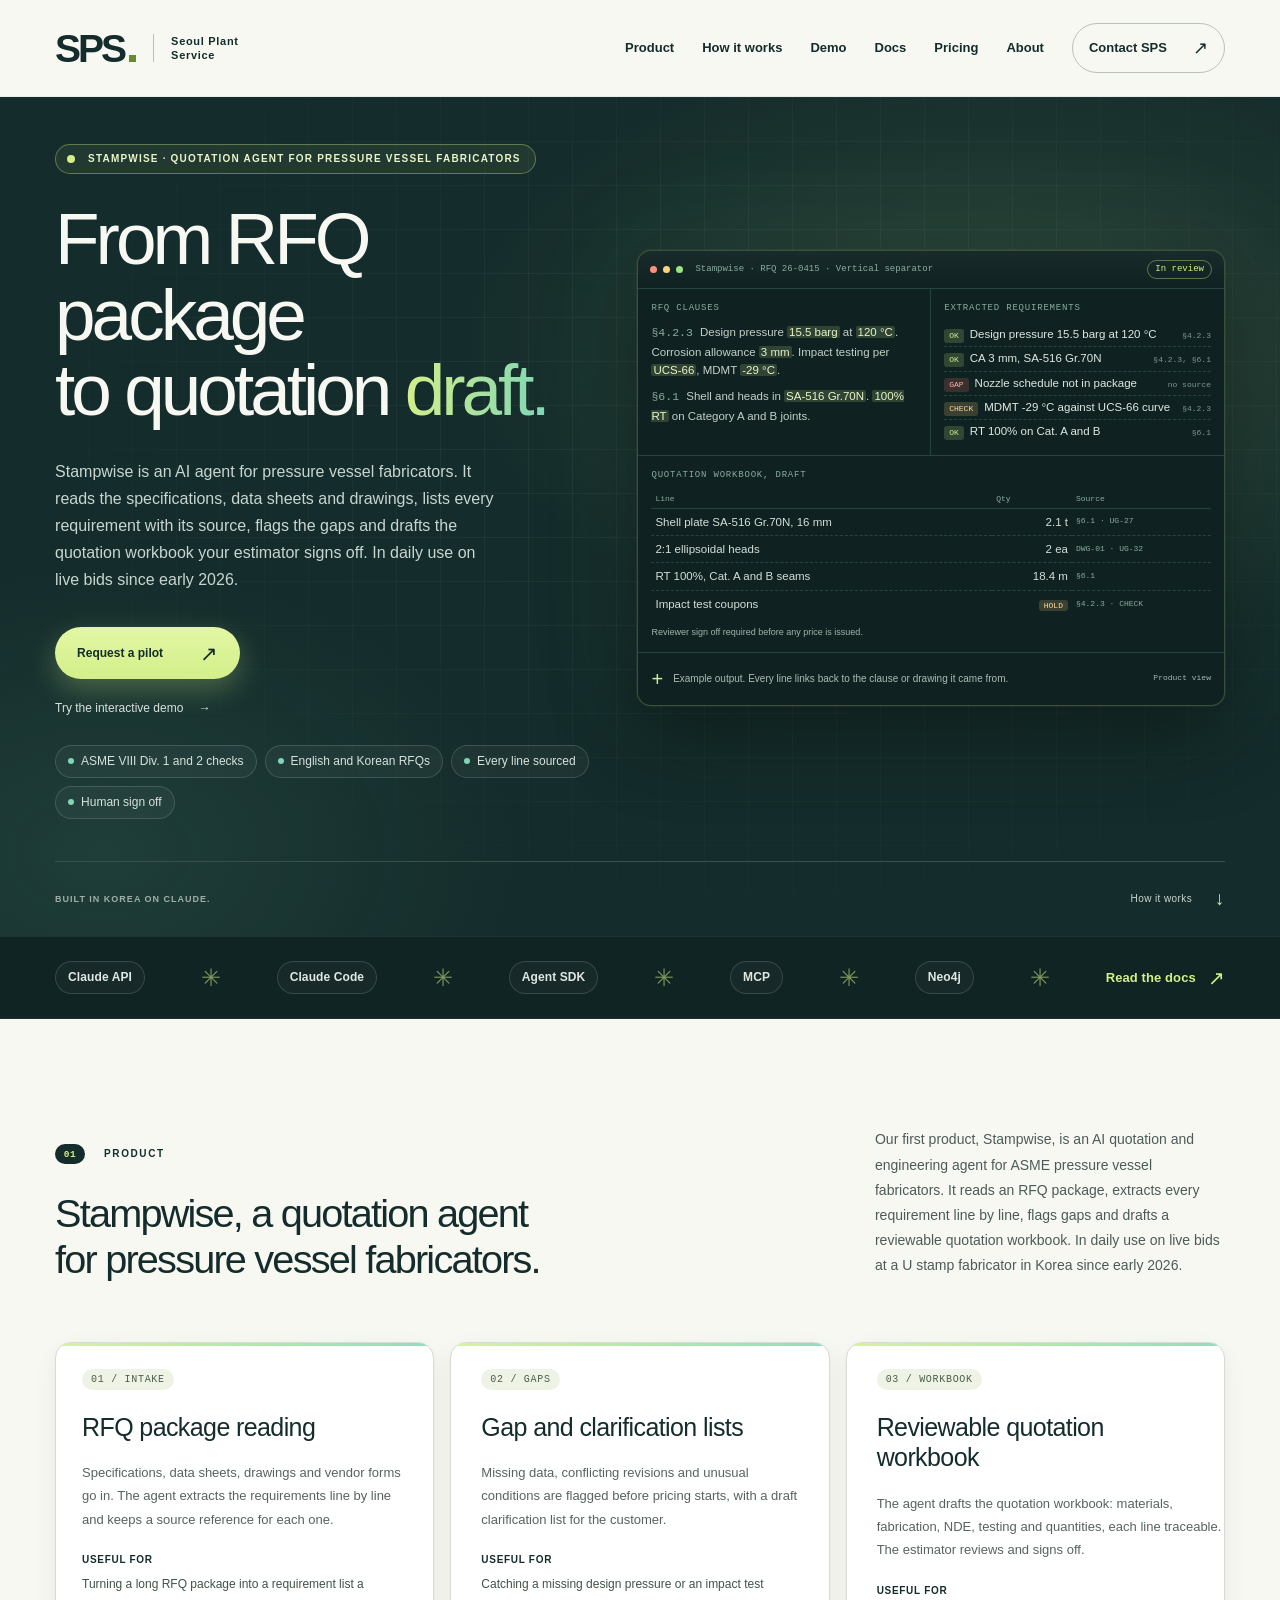
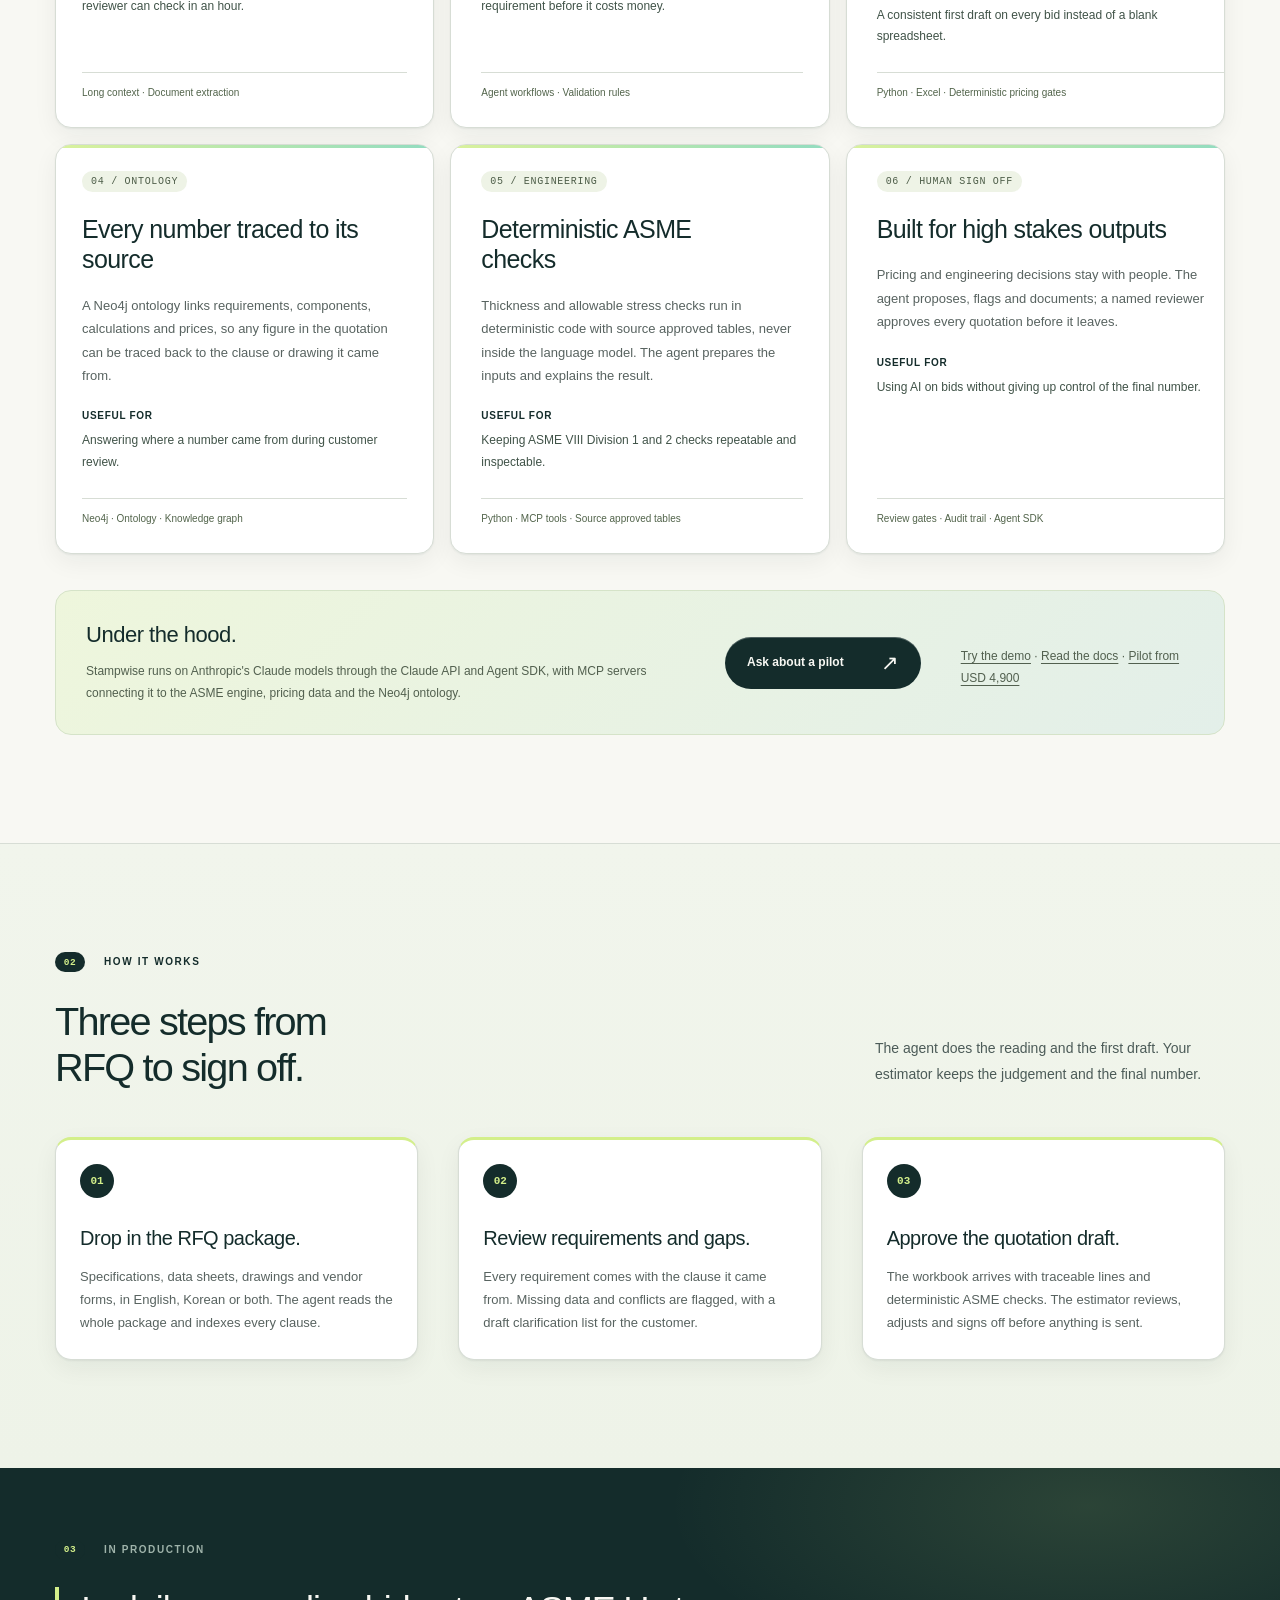
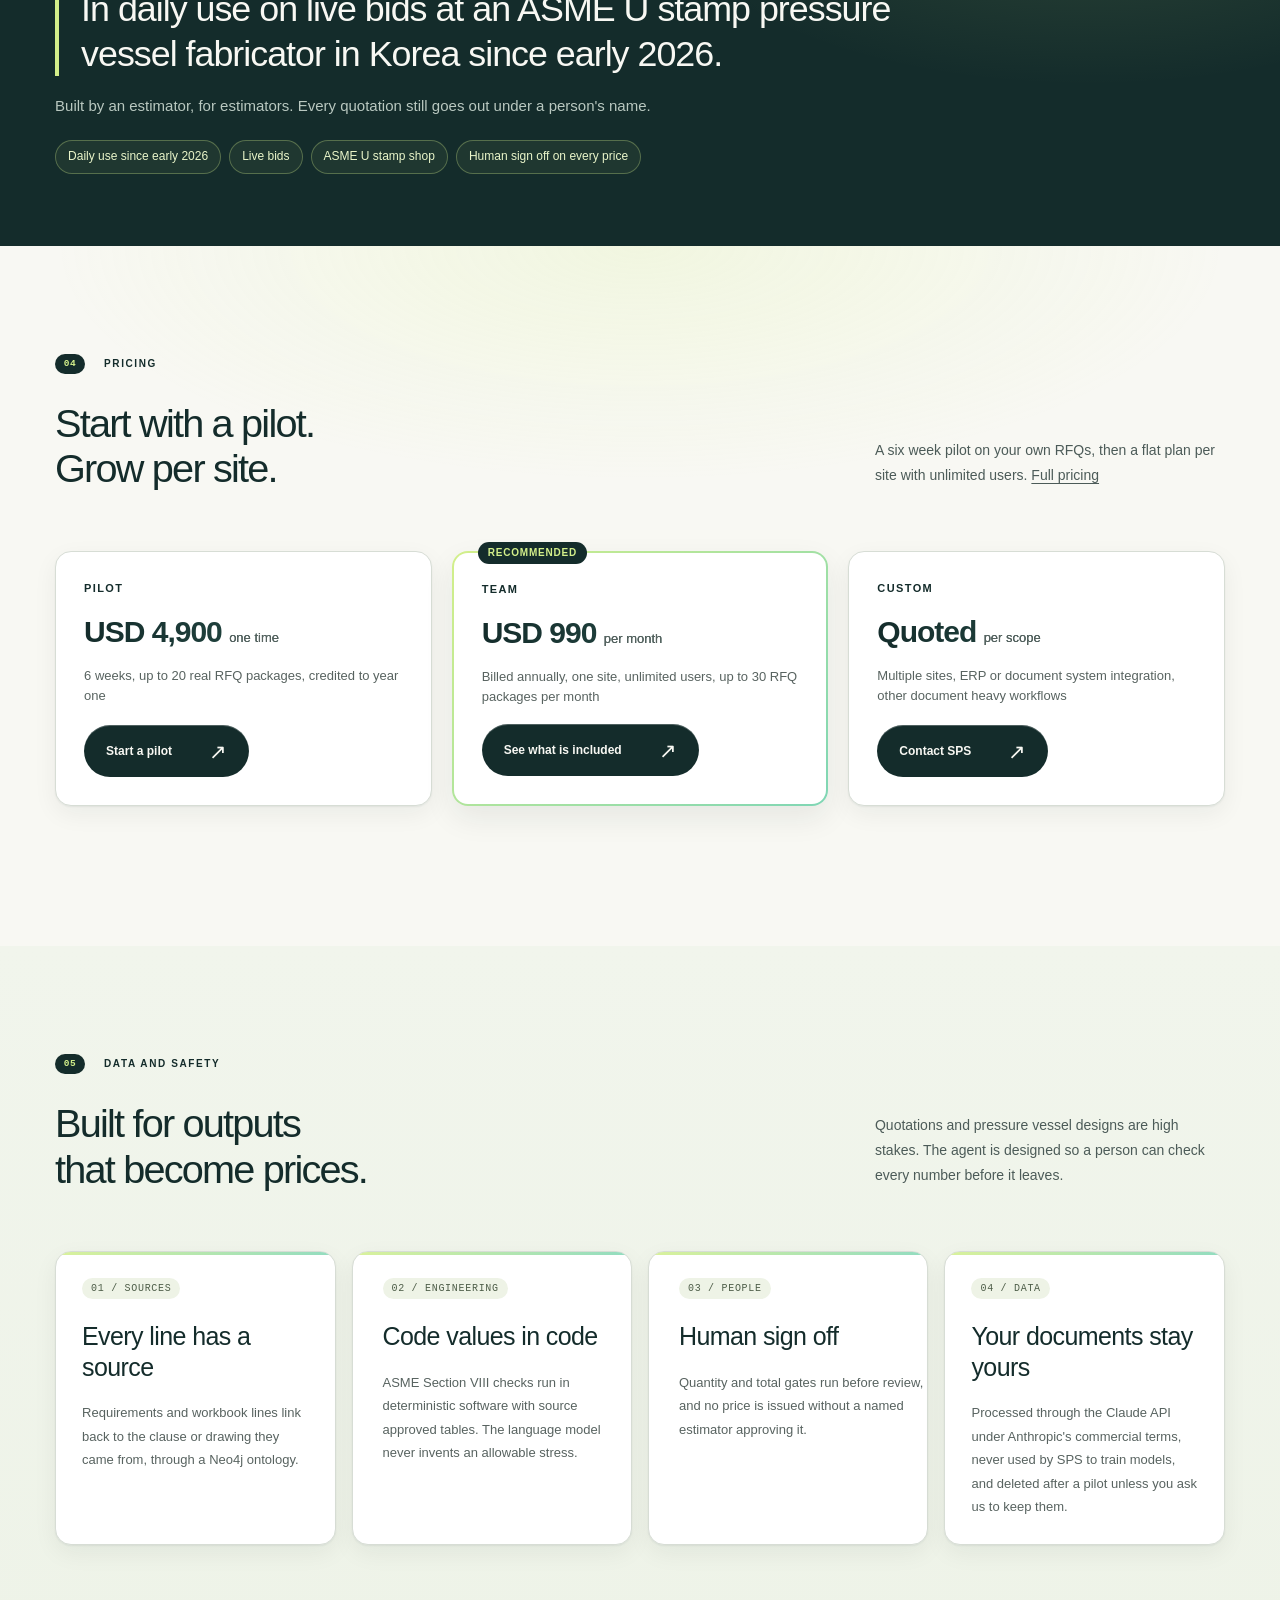
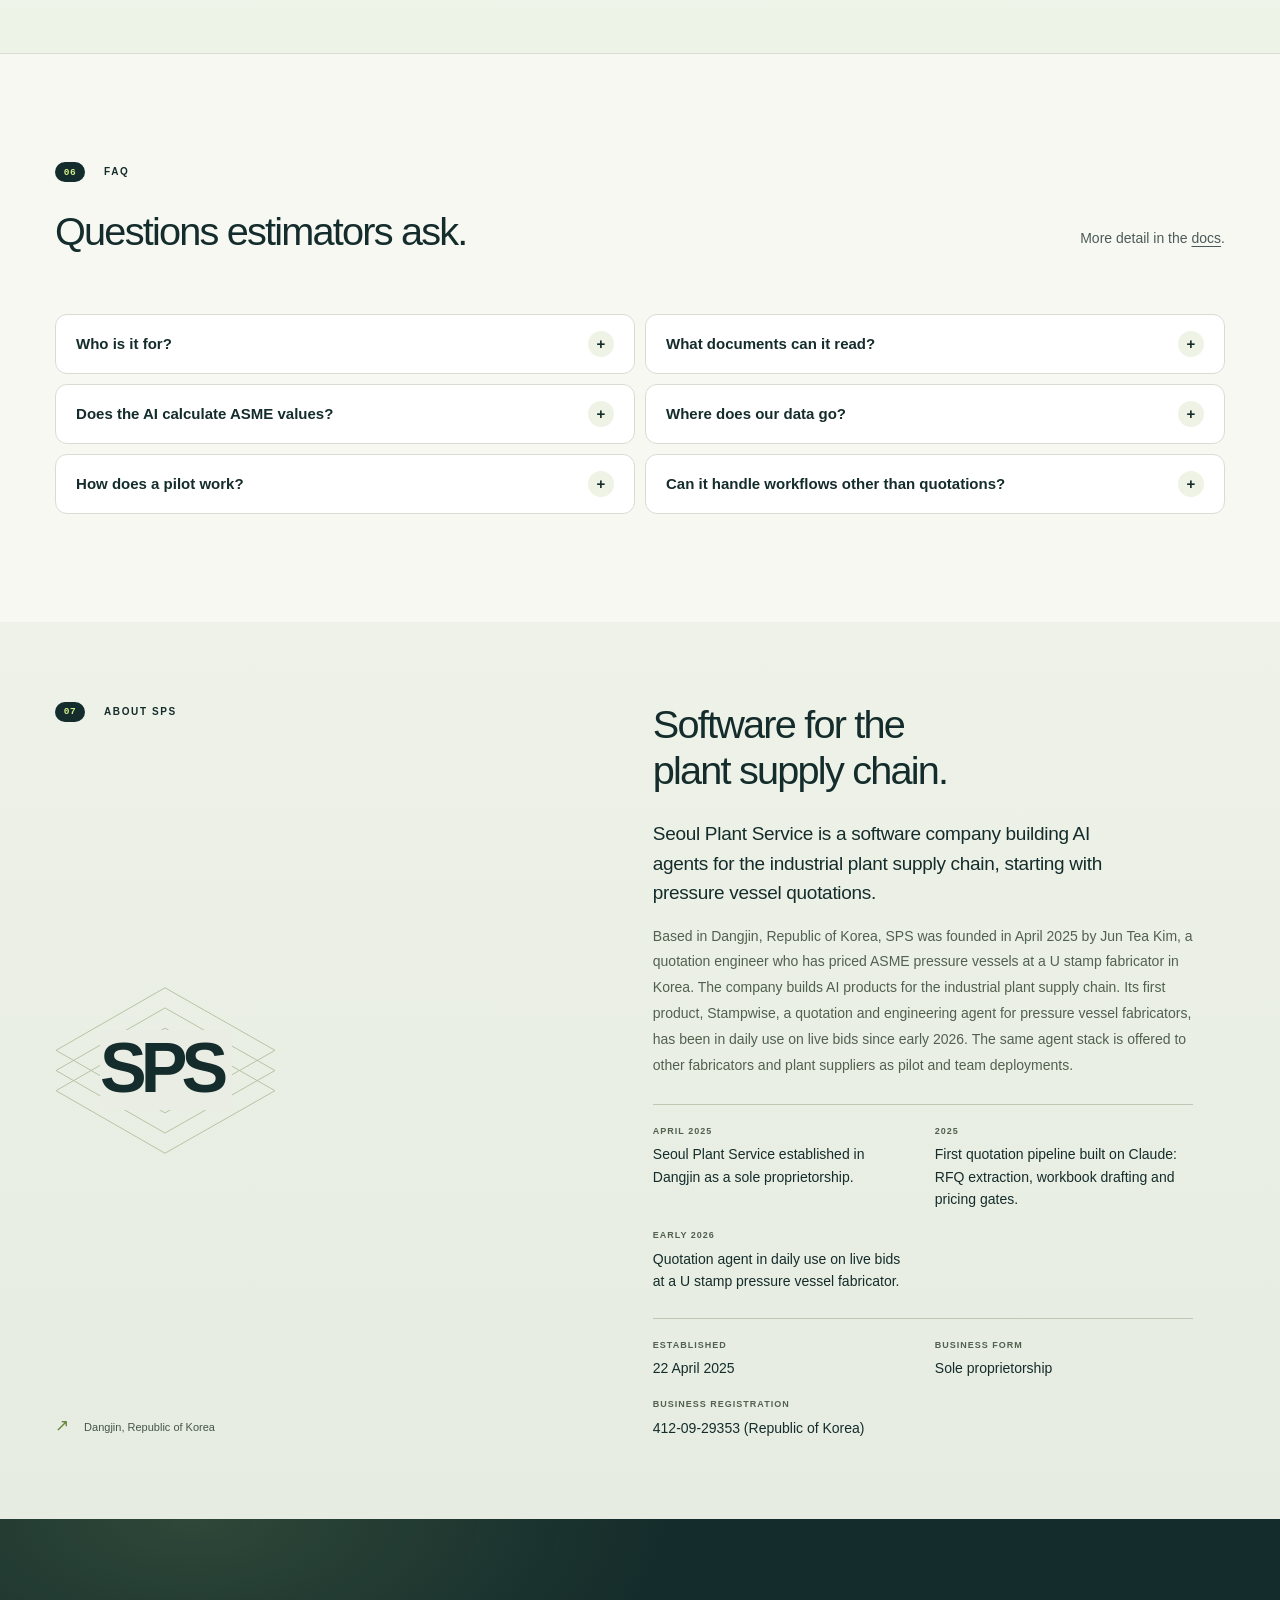
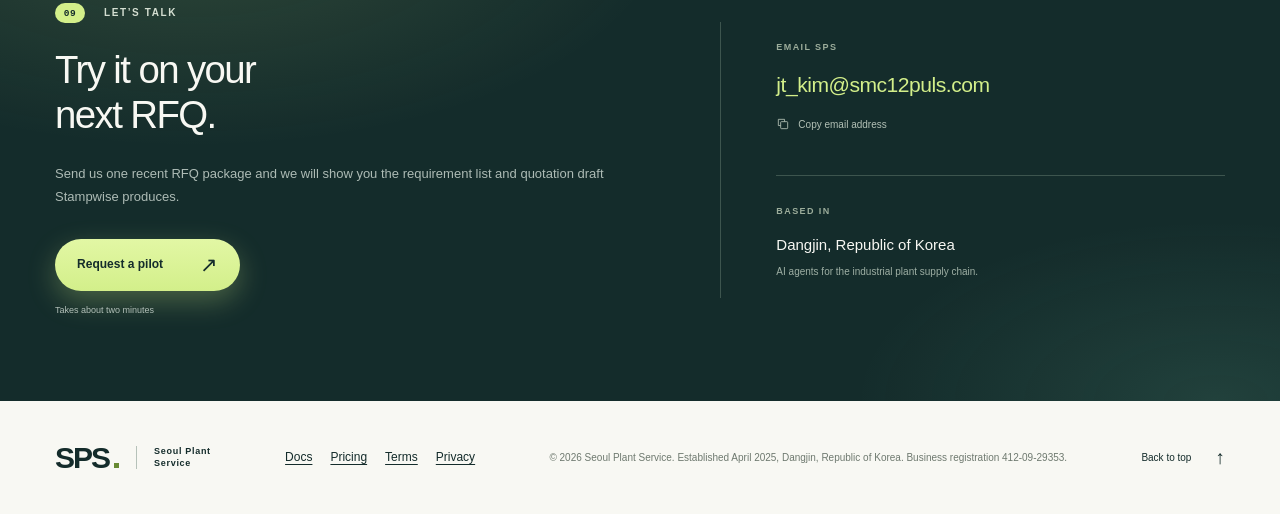
==== commit 2531114e: "Position the site as a software company: drop the plant services section, reduce Claude branding to " ====
--- a/index.html
+++ b/index.html
@@ -4,12 +4,12 @@
   <meta charset="utf-8">
   <meta name="viewport" content="width=device-width, initial-scale=1">
   <meta name="theme-color" content="#142c2b">
-  <meta name="description" content="Seoul Plant Service (SPS) builds Claude agents for pressure vessel fabricators: a quotation and engineering agent in daily use on live bids since early 2026, plus custom deployments built on Claude and practical plant support.">
+  <meta name="description" content="Stampwise by Seoul Plant Service: an AI quotation and engineering agent for ASME pressure vessel fabricators. Reads the RFQ package, lists every requirement with its source, flags gaps and drafts the quotation workbook. In daily use on live bids since early 2026.">
   <link rel="canonical" href="https://smc12puls.com/">
   <meta property="og:type" content="website">
   <meta property="og:url" content="https://smc12puls.com/">
   <meta property="og:title" content="Stampwise by Seoul Plant Service">
-  <meta property="og:description" content="From RFQ package to quotation draft. Stampwise is a Claude powered agent for pressure vessel fabricators, in daily use on live bids since early 2026. Pilots open.">
+  <meta property="og:description" content="From RFQ package to quotation draft. Stampwise is an AI agent for pressure vessel fabricators, in daily use on live bids since early 2026. Pilots open.">
   <meta property="og:locale" content="en_US">
   <script id="sps-organization-schema" type="application/ld+json">
     {
@@ -31,8 +31,8 @@
         "addressRegion": "Chungcheongnam-do",
         "addressCountry": "KR"
       },
-      "description": "Seoul Plant Service builds Claude agents for industrial plant suppliers. Its first product, Stampwise, is a quotation and engineering agent for ASME pressure vessel fabricators, in daily use on live bids since early 2026. SPS also builds custom Claude deployments for plant suppliers and provides replacement components, engineering support and global supply.",
-      "knowsAbout": ["Claude API", "Claude Code", "Agent SDK", "Model Context Protocol", "ASME pressure vessels", "Quotation automation", "Neo4j knowledge graphs"]
+      "description": "Seoul Plant Service is a software company building AI agents for the industrial plant supply chain. Its first product, Stampwise, is a quotation and engineering agent for ASME pressure vessel fabricators, in daily use on live bids since early 2026.",
+      "knowsAbout": ["ASME pressure vessels", "Quotation automation", "Document extraction", "Model Context Protocol", "Neo4j knowledge graphs"]
     }
   </script>
   <script id="sps-product-schema" type="application/ld+json">
@@ -44,13 +44,13 @@
       "applicationCategory": "BusinessApplication",
       "operatingSystem": "Cloud",
       "url": "https://smc12puls.com/#product",
-      "description": "Claude powered quotation and engineering agent for ASME pressure vessel fabricators. Reads RFQ packages, extracts requirements line by line, flags gaps, drafts a reviewable quotation workbook, traces every number through a Neo4j ontology and checks designs with a deterministic ASME engine. In daily use on live bids since early 2026.",
+      "description": "AI quotation and engineering agent for ASME pressure vessel fabricators. Reads RFQ packages, extracts requirements line by line, flags gaps, drafts a reviewable quotation workbook, traces every number through a Neo4j ontology and checks designs with a deterministic ASME engine. In daily use on live bids since early 2026.",
       "creator": { "@type": "Organization", "name": "Seoul Plant Service", "url": "https://smc12puls.com/" },
       "datePublished": "2026-01",
       "offers": [{ "@type": "Offer", "name": "6 week pilot", "price": "4900", "priceCurrency": "USD", "url": "https://smc12puls.com/pricing/" }, { "@type": "Offer", "name": "Team plan, per month billed annually", "price": "990", "priceCurrency": "USD", "url": "https://smc12puls.com/pricing/" }]
     }
   </script>
-  <title>Stampwise by Seoul Plant Service | Claude quotation agent for pressure vessel fabricators</title>
+  <title>Stampwise by Seoul Plant Service | Quotation agent for pressure vessel fabricators</title>
   <link rel="icon" type="image/svg+xml" href="assets/favicon.svg">
   <link rel="stylesheet" href="styles.css">
   <script src="script.js" defer></script>
@@ -73,7 +73,6 @@
         <a href="/demo/">Demo</a>
         <a href="/docs/">Docs</a>
         <a href="/pricing/">Pricing</a>
-        <a href="/changelog/">Changelog</a>
         <a href="#about">About</a>
         <a class="nav-contact" href="#contact">Contact SPS <span aria-hidden="true">↗</span></a>
       </nav>
@@ -84,9 +83,9 @@
     <section class="hero" id="top" aria-labelledby="hero-title">
       <div class="container hero-inner">
         <div class="hero-copy">
-          <p class="eyebrow light"><span class="status-dot" aria-hidden="true"></span> Stampwise · Now accepting pilots</p>
+          <p class="eyebrow light"><span class="status-dot" aria-hidden="true"></span> Stampwise · Quotation agent for pressure vessel fabricators</p>
           <h1 id="hero-title">From RFQ package<br>to quotation <em>draft.</em></h1>
-          <p class="hero-description">Stampwise is a Claude powered agent for pressure vessel fabricators. It reads the specifications, data sheets and drawings, lists every requirement with its source, flags the gaps and drafts the quotation workbook your estimator signs off. In daily use on live bids since early 2026.</p>
+          <p class="hero-description">Stampwise is an AI agent for pressure vessel fabricators. It reads the specifications, data sheets and drawings, lists every requirement with its source, flags the gaps and drafts the quotation workbook your estimator signs off. In daily use on live bids since early 2026.</p>
           <a class="button button-lime" href="/pilot/">Request a pilot <span aria-hidden="true">↗</span></a>
           <a class="hero-contact" href="/demo/">Try the interactive demo <span aria-hidden="true">→</span></a>
           <ul class="hero-chips" aria-label="Highlights"><li>ASME VIII Div. 1 and 2 checks</li><li>English and Korean RFQs</li><li>Every line sourced</li><li>Human sign off</li></ul>
@@ -145,22 +144,22 @@
       <div class="container">
         <div class="section-heading">
           <div><p class="eyebrow"><span>01</span> Product</p><h2 id="product-title">Stampwise, a quotation agent<br>for pressure vessel fabricators.</h2></div>
-          <p class="section-intro">Our first product, Stampwise, is a Claude powered quotation and engineering agent for ASME pressure vessel fabricators. It reads an RFQ package, extracts every requirement line by line, flags gaps and drafts a reviewable quotation workbook. In daily use on live bids at a U stamp fabricator in Korea since early 2026.</p>
+          <p class="section-intro">Our first product, Stampwise, is an AI quotation and engineering agent for ASME pressure vessel fabricators. It reads an RFQ package, extracts every requirement line by line, flags gaps and drafts a reviewable quotation workbook. In daily use on live bids at a U stamp fabricator in Korea since early 2026.</p>
         </div>
         <div class="capability-grid">
           <article class="capability">
             <span class="capability-number" aria-hidden="true">01 / INTAKE</span>
             <h3>RFQ package reading</h3>
-            <p>Specifications, data sheets, drawings and vendor forms go in. Claude extracts the requirements line by line and keeps a source reference for each one.</p>
+            <p>Specifications, data sheets, drawings and vendor forms go in. The agent extracts the requirements line by line and keeps a source reference for each one.</p>
             <p class="capability-output"><span>Useful for</span> Turning a long RFQ package into a requirement list a reviewer can check in an hour.</p>
-            <p class="capability-tech">Claude API · Long context · Document extraction</p>
+            <p class="capability-tech">Long context · Document extraction</p>
           </article>
           <article class="capability">
             <span class="capability-number" aria-hidden="true">02 / GAPS</span>
             <h3>Gap and clarification lists</h3>
             <p>Missing data, conflicting revisions and unusual conditions are flagged before pricing starts, with a draft clarification list for the customer.</p>
             <p class="capability-output"><span>Useful for</span> Catching a missing design pressure or an impact test requirement before it costs money.</p>
-            <p class="capability-tech">Claude Code agents · Validation rules</p>
+            <p class="capability-tech">Agent workflows · Validation rules</p>
           </article>
           <article class="capability">
             <span class="capability-number" aria-hidden="true">03 / WORKBOOK</span>
@@ -179,7 +178,7 @@
           <article class="capability">
             <span class="capability-number" aria-hidden="true">05 / ENGINEERING</span>
             <h3>Deterministic ASME checks</h3>
-            <p>Thickness and allowable stress checks run in deterministic code with source approved tables, never inside the language model. Claude prepares the inputs and explains the result.</p>
+            <p>Thickness and allowable stress checks run in deterministic code with source approved tables, never inside the language model. The agent prepares the inputs and explains the result.</p>
             <p class="capability-output"><span>Useful for</span> Keeping ASME VIII Division 1 and 2 checks repeatable and inspectable.</p>
             <p class="capability-tech">Python · MCP tools · Source approved tables</p>
           </article>
@@ -188,11 +187,11 @@
             <h3>Built for high stakes outputs</h3>
             <p>Pricing and engineering decisions stay with people. The agent proposes, flags and documents; a named reviewer approves every quotation before it leaves.</p>
             <p class="capability-output"><span>Useful for</span> Using AI on bids without giving up control of the final number.</p>
-            <p class="capability-tech">Review gates · Audit trail · Claude Agent SDK</p>
+            <p class="capability-tech">Review gates · Audit trail · Agent SDK</p>
           </article>
         </div>
         <div class="ai-scope">
-          <div><h3>Built on Claude.</h3><p>The product runs on the Claude API, Claude Code and the Agent SDK, with MCP servers connecting it to engineering tools. Pilot deployments with other fabricators and plant suppliers are open.</p></div>
+          <div><h3>Under the hood.</h3><p>Stampwise runs on Anthropic's Claude models through the Claude API and Agent SDK, with MCP servers connecting it to the ASME engine, pricing data and the Neo4j ontology.</p></div>
           <a class="button button-ink" href="/pilot/">Ask about a pilot <span aria-hidden="true">↗</span></a>
           <p class="product-links"><a href="/demo/">Try the demo</a> · <a href="/docs/">Read the docs</a> · <a href="/pricing/">Pilot from USD 4,900</a></p>
         </div>
@@ -203,7 +202,7 @@
       <div class="container">
         <div class="section-heading"><div><p class="eyebrow"><span>02</span> How it works</p><h2 id="how-title">Three steps from<br>RFQ to sign off.</h2></div><p class="section-intro">The agent does the reading and the first draft. Your estimator keeps the judgement and the final number.</p></div>
         <ol class="approach-steps">
-          <li><div class="step-top"><span>01</span><span class="step-arrow" aria-hidden="true">↗</span></div><h3>Drop in the RFQ package.</h3><p>Specifications, data sheets, drawings and vendor forms, in English, Korean or both. Claude reads the whole package and indexes every clause.</p></li>
+          <li><div class="step-top"><span>01</span><span class="step-arrow" aria-hidden="true">↗</span></div><h3>Drop in the RFQ package.</h3><p>Specifications, data sheets, drawings and vendor forms, in English, Korean or both. The agent reads the whole package and indexes every clause.</p></li>
           <li><div class="step-top"><span>02</span><span class="step-arrow" aria-hidden="true">↗</span></div><h3>Review requirements and gaps.</h3><p>Every requirement comes with the clause it came from. Missing data and conflicts are flagged, with a draft clarification list for the customer.</p></li>
           <li><div class="step-top"><span>03</span><span class="step-arrow" aria-hidden="true">↗</span></div><h3>Approve the quotation draft.</h3><p>The workbook arrives with traceable lines and deterministic ASME checks. The estimator reviews, adjusts and signs off before anything is sent.</p></li>
         </ol>
@@ -248,7 +247,7 @@
         <div class="faq-list">
           <details class="faq-item"><summary>Who is it for?</summary><p>Pressure vessel and heat exchanger fabricators, and other plant suppliers who quote against engineering RFQ packages.</p></details>
           <details class="faq-item"><summary>What documents can it read?</summary><p>PDF, Word and Excel files: specifications, data sheets, material requisitions, vendor forms and drawings in PDF. English, Korean and mixed packages.</p></details>
-          <details class="faq-item"><summary>Does the AI calculate ASME values?</summary><p>No. Claude prepares inputs and explains results. Thickness and allowable stress checks run in deterministic code with source approved tables.</p></details>
+          <details class="faq-item"><summary>Does the AI calculate ASME values?</summary><p>No. The model prepares inputs and explains results. Thickness and allowable stress checks run in deterministic code with source approved tables.</p></details>
           <details class="faq-item"><summary>Where does our data go?</summary><p>Documents are processed through the Claude API under Anthropic's commercial terms. SPS does not use them to train models. See the <a href="/privacy/">Privacy Policy</a>.</p></details>
           <details class="faq-item"><summary>How does a pilot work?</summary><p>Six weeks on one product family and up to 20 of your real RFQ packages, with a weekly review and an evaluation report at the end. The fee is credited to year one if you subscribe within 30 days.</p></details>
           <details class="faq-item"><summary>Can it handle workflows other than quotations?</summary><p>Yes, as a custom deployment of the same agent stack, for example RFQ intake or engineering knowledge search. See <a href="/pricing/">Pricing</a>.</p></details>
@@ -260,77 +259,33 @@
       <div class="container about-grid">
         <div class="about-label"><p class="eyebrow"><span>07</span> About SPS</p><div class="about-emblem" aria-hidden="true"><span>SPS</span><svg viewBox="0 0 220 160" fill="none"><path d="m1 80 108-62 109 62-109 62L1 80Z"/><path d="m1 100 108-62 109 62-109 62L1 100Z"/><path d="m1 60 108-62 109 62-109 62L1 60Z"/></svg></div><p class="about-location"><span aria-hidden="true">↗</span> Dangjin, Republic of Korea</p></div>
         <div class="about-copy">
-          <h2 id="about-title">A practical partner<br>for the work ahead.</h2>
-          <p class="about-lead">Seoul Plant Service builds Claude agents for plant suppliers and provides practical plant support.</p>
-          <p>Based in Dangjin, Republic of Korea, SPS was founded in April 2025 by Jun Tea Kim, a quotation engineer who has priced ASME pressure vessels at a U stamp fabricator in Korea. The company builds AI products for the industrial plant supply chain. Its first product, Stampwise, a quotation and engineering agent for pressure vessel fabricators, has been in daily use on live bids since early 2026. Alongside it, SPS adapts the same agent stack for other plant suppliers and provides replacement components, engineering support and global supply.</p>
+          <h2 id="about-title">Software for the<br>plant supply chain.</h2>
+          <p class="about-lead">Seoul Plant Service is a software company building AI agents for the industrial plant supply chain, starting with pressure vessel quotations.</p>
+          <p>Based in Dangjin, Republic of Korea, SPS was founded in April 2025 by Jun Tea Kim, a quotation engineer who has priced ASME pressure vessels at a U stamp fabricator in Korea. The company builds AI products for the industrial plant supply chain. Its first product, Stampwise, a quotation and engineering agent for pressure vessel fabricators, has been in daily use on live bids since early 2026. The same agent stack is offered to other fabricators and plant suppliers as pilot and team deployments.</p>
           <dl class="company-facts" aria-label="Milestones">
             <div><dt>April 2025</dt><dd>Seoul Plant Service established in Dangjin as a sole proprietorship.</dd></div>
-            <div><dt>2025</dt><dd>First Claude based quotation pipeline built with Claude Code: RFQ extraction, workbook drafting and pricing gates.</dd></div>
+            <div><dt>2025</dt><dd>First quotation pipeline built on Claude: RFQ extraction, workbook drafting and pricing gates.</dd></div>
             <div><dt>Early 2026</dt><dd>Quotation agent in daily use on live bids at a U stamp pressure vessel fabricator.</dd></div>
-            <div><dt>October 2026</dt><dd>Product opened for pilot deployments with other fabricators and plant suppliers.</dd></div>
           </dl>
           <dl class="company-facts">
             <div><dt>Established</dt><dd><time datetime="2025-04-22">22 April 2025</time></dd></div>
             <div><dt>Business form</dt><dd>Sole proprietorship</dd></div>
             <div><dt>Business registration</dt><dd>412-09-29353 (Republic of Korea)</dd></div>
           </dl>
-          <a class="text-link" href="/changelog/">Read the changelog <span aria-hidden="true">↗</span></a>
-        </div>
-      </div>
-    </section>
-
-    <section class="section services-section" id="services" aria-labelledby="services-title">
-      <div class="container">
-        <div class="section-heading">
-          <div><p class="eyebrow"><span>08</span> Also from SPS</p><h2 id="services-title">Plant services.</h2></div>
-          <p class="section-intro">From a replacement part to support on site, SPS helps you work through the practical needs of plant maintenance and supply.</p>
-        </div>
-        <div class="service-grid">
-          <details class="service-item">
-            <summary>
-              <span class="service-number">01 /</span>
-              <svg class="service-icon" viewBox="0 0 48 48" fill="none" aria-hidden="true"><path d="M36 13a16 16 0 1 0 4 15M36 5v11H25"/><path d="M24 15v10l7 4"/></svg>
-              <span class="service-title">Aftermarket</span><span class="disclosure-icon" aria-hidden="true"></span>
-            </summary>
-            <div class="service-body"><p>Practical assistance for equipment already in service, from heater replacement to maintenance support.</p><ul><li>Heater replacement support</li><li>Equipment and personnel assistance</li></ul><a href="mailto:jt_kim@smc12puls.com?subject=Aftermarket%20support%20inquiry">Discuss your requirement <span aria-hidden="true">↗</span></a></div>
-          </details>
-          <details class="service-item">
-            <summary>
-              <span class="service-number">02 /</span>
-              <svg class="service-icon" viewBox="0 0 48 48" fill="none" aria-hidden="true"><path d="m24 4 17 10v20L24 44 7 34V14L24 4ZM7 14l17 10 17-10M24 24v20M15 9l17 10v10"/></svg>
-              <span class="service-title">Spare Parts</span><span class="disclosure-icon" aria-hidden="true"></span>
-            </summary>
-            <div class="service-body"><p>Support for replacement components, with attention to the part details and specifications you provide.</p><ul><li>Spare parts sourcing and supply</li><li>O-rings, packing and replacement items</li></ul><a href="mailto:jt_kim@smc12puls.com?subject=Spare%20parts%20inquiry">Find the part you need <span aria-hidden="true">↗</span></a></div>
-          </details>
-          <details class="service-item">
-            <summary>
-              <span class="service-number">03 /</span>
-              <svg class="service-icon" viewBox="0 0 48 48" fill="none" aria-hidden="true"><path d="m8 36 20-20M10 8l7 7M7 11l7 7M30 5l-5 8 10 10 8-5M5 40l3 3 9-9-3-3-9 9Z"/><path d="m25 31 12 12 6-6-12-12M29 35l4-4M34 40l4-4"/></svg>
-              <span class="service-title">Engineering Support</span><span class="disclosure-icon" aria-hidden="true"></span>
-            </summary>
-            <div class="service-body"><p>Hands-on support for defined plant requirements, including minor machining and facility equipment assistance.</p><ul><li>Minor machining requirements</li><li>Facility equipment and personnel support</li></ul><a href="mailto:jt_kim@smc12puls.com?subject=Engineering%20support%20inquiry">Talk through the scope <span aria-hidden="true">↗</span></a></div>
-          </details>
-          <details class="service-item">
-            <summary>
-              <span class="service-number">04 /</span>
-              <svg class="service-icon" viewBox="0 0 48 48" fill="none" aria-hidden="true"><circle cx="24" cy="24" r="19"/><ellipse cx="24" cy="24" rx="9" ry="19"/><path d="M5 24h38M9 13h30M9 35h30"/></svg>
-              <span class="service-title">Global Supply</span><span class="disclosure-icon" aria-hidden="true"></span>
-            </summary>
-            <div class="service-body"><p>Sourcing support for overseas equipment and component requirements, starting with your specification and destination.</p><ul><li>Equipment and component sourcing inquiries</li><li>Supply requirements and delivery coordination</li></ul><a href="mailto:jt_kim@smc12puls.com?subject=Global%20supply%20inquiry">Share your supply needs <span aria-hidden="true">↗</span></a></div>
-          </details>
-        </div>
-      </div>
-    </section>
+        </div>
+      </div>
+    </section>
+
 
     <section class="contact-section" id="contact" aria-labelledby="contact-title">
       <div class="container contact-inner">
         <div class="contact-copy"><p class="eyebrow light"><span>09</span> Let’s talk</p><h2 id="contact-title">Try it on your<br>next RFQ.</h2><p>Send us one recent RFQ package and we will show you the requirement list and quotation draft Stampwise produces.</p><a class="button button-lime" href="/pilot/">Request a pilot <span aria-hidden="true">↗</span></a><span class="email-app-note">Takes about two minutes</span></div>
-        <div class="contact-details"><span class="contact-detail-label">EMAIL SPS</span><a class="email-address" href="mailto:jt_kim@smc12puls.com">jt_kim<wbr>@smc12puls.com</a><div class="copy-row"><button class="copy-email" type="button" data-email="jt_kim@smc12puls.com"><svg viewBox="0 0 18 18" fill="none" aria-hidden="true"><rect x="6" y="6" width="9" height="9" rx="1"/><path d="M11 6V3H3v8h3"/></svg>Copy email address</button><span class="copy-status" role="status" aria-live="polite"></span></div><div class="contact-location"><span class="contact-detail-label">BASED IN</span><p>Dangjin, Republic of Korea</p><span class="location-note">Claude agents for plant suppliers, plus plant services.</span></div></div>
+        <div class="contact-details"><span class="contact-detail-label">EMAIL SPS</span><a class="email-address" href="mailto:jt_kim@smc12puls.com">jt_kim<wbr>@smc12puls.com</a><div class="copy-row"><button class="copy-email" type="button" data-email="jt_kim@smc12puls.com"><svg viewBox="0 0 18 18" fill="none" aria-hidden="true"><rect x="6" y="6" width="9" height="9" rx="1"/><path d="M11 6V3H3v8h3"/></svg>Copy email address</button><span class="copy-status" role="status" aria-live="polite"></span></div><div class="contact-location"><span class="contact-detail-label">BASED IN</span><p>Dangjin, Republic of Korea</p><span class="location-note">AI agents for the industrial plant supply chain.</span></div></div>
       </div>
     </section>
 
   </main>
 
-  <footer class="site-footer"><div class="container footer-inner"><a class="brand footer-brand" href="#top" aria-label="Seoul Plant Service, back to top"><span class="wordmark" aria-hidden="true">SPS<span class="brand-square"></span></span><span class="brand-name">Seoul Plant<br>Service</span></a><nav class="footer-links" aria-label="Company"><a href="/docs/">Docs</a><a href="/pricing/">Pricing</a><a href="/changelog/">Changelog</a><a href="/terms/">Terms</a><a href="/privacy/">Privacy</a></nav><p id="company-information">© <span id="year">2026</span> Seoul Plant Service. Established April 2025, Dangjin, Republic of Korea. Business registration 412-09-29353.</p><a class="back-to-top" href="#top">Back to top <span aria-hidden="true">↑</span></a></div></footer>
+  <footer class="site-footer"><div class="container footer-inner"><a class="brand footer-brand" href="#top" aria-label="Seoul Plant Service, back to top"><span class="wordmark" aria-hidden="true">SPS<span class="brand-square"></span></span><span class="brand-name">Seoul Plant<br>Service</span></a><nav class="footer-links" aria-label="Company"><a href="/docs/">Docs</a><a href="/pricing/">Pricing</a><a href="/terms/">Terms</a><a href="/privacy/">Privacy</a></nav><p id="company-information">© <span id="year">2026</span> Seoul Plant Service. Established April 2025, Dangjin, Republic of Korea. Business registration 412-09-29353.</p><a class="back-to-top" href="#top">Back to top <span aria-hidden="true">↑</span></a></div></footer>
 </body>
 </html>
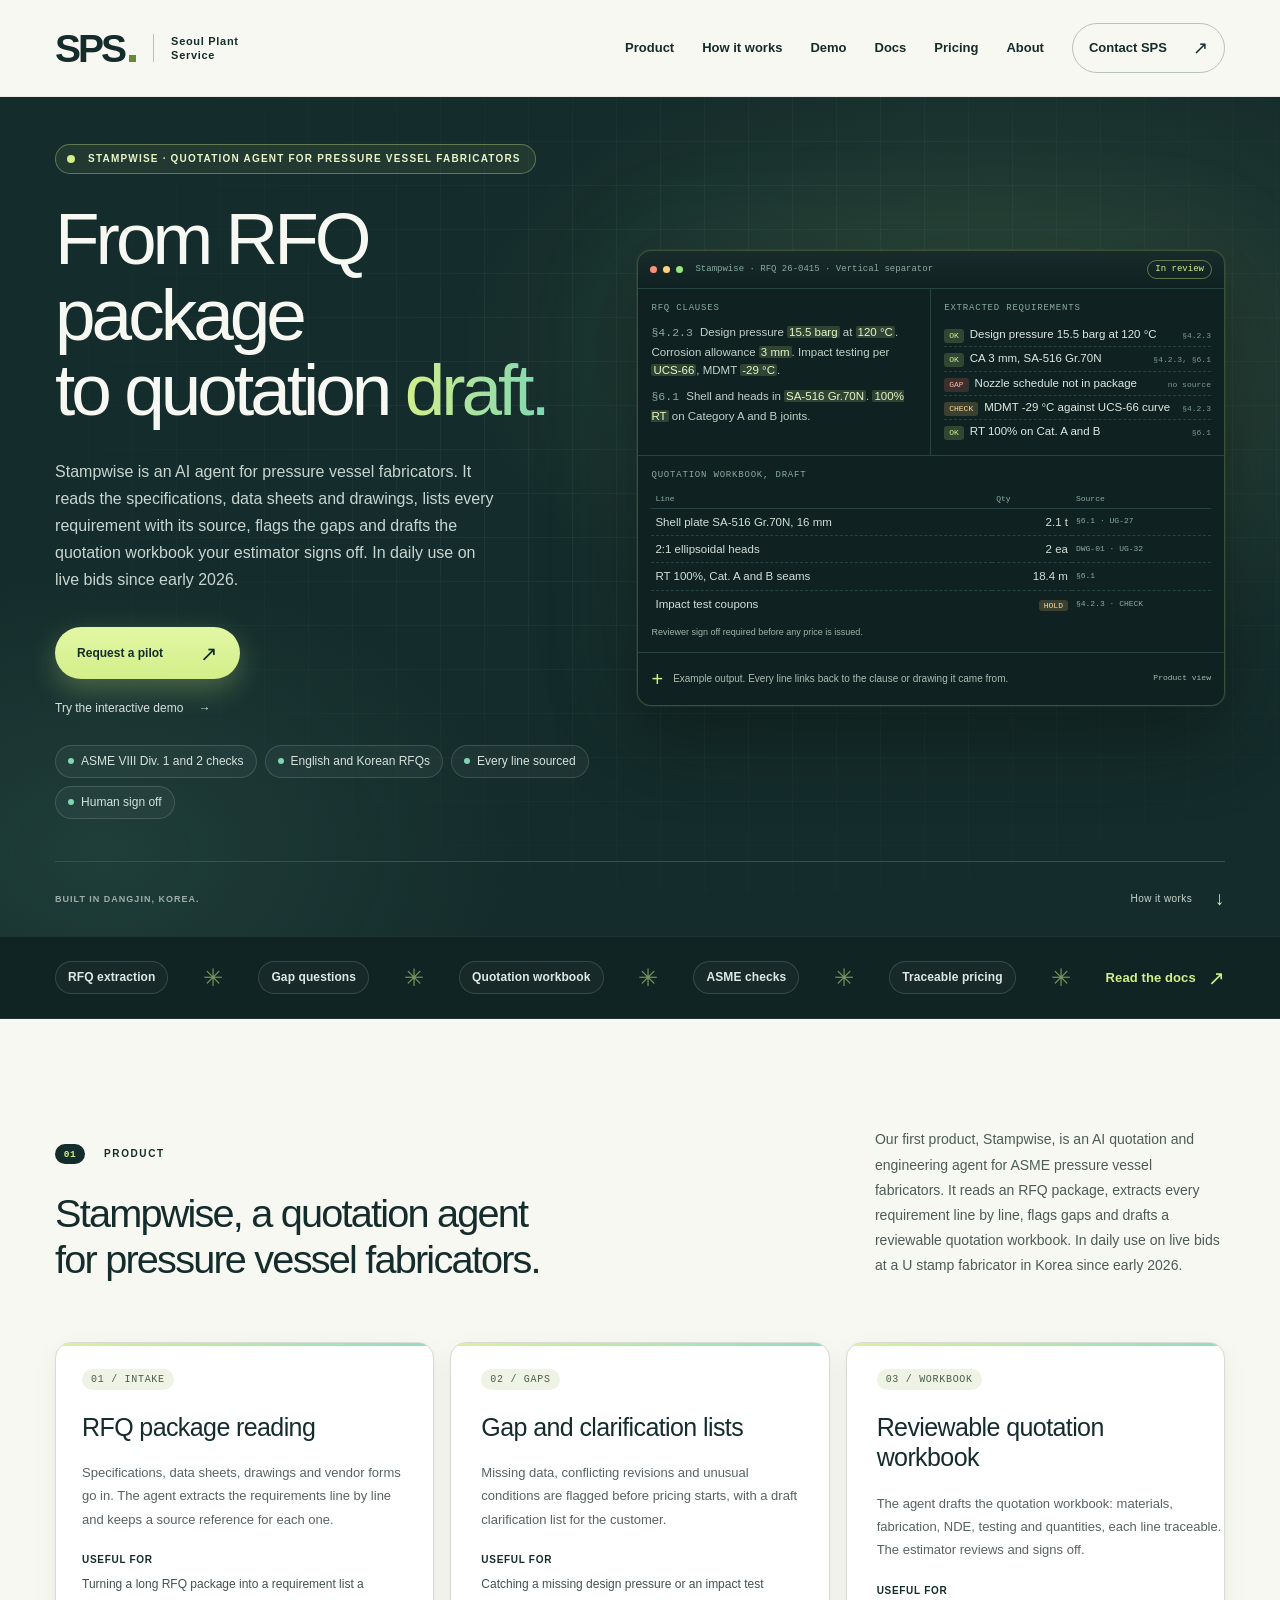
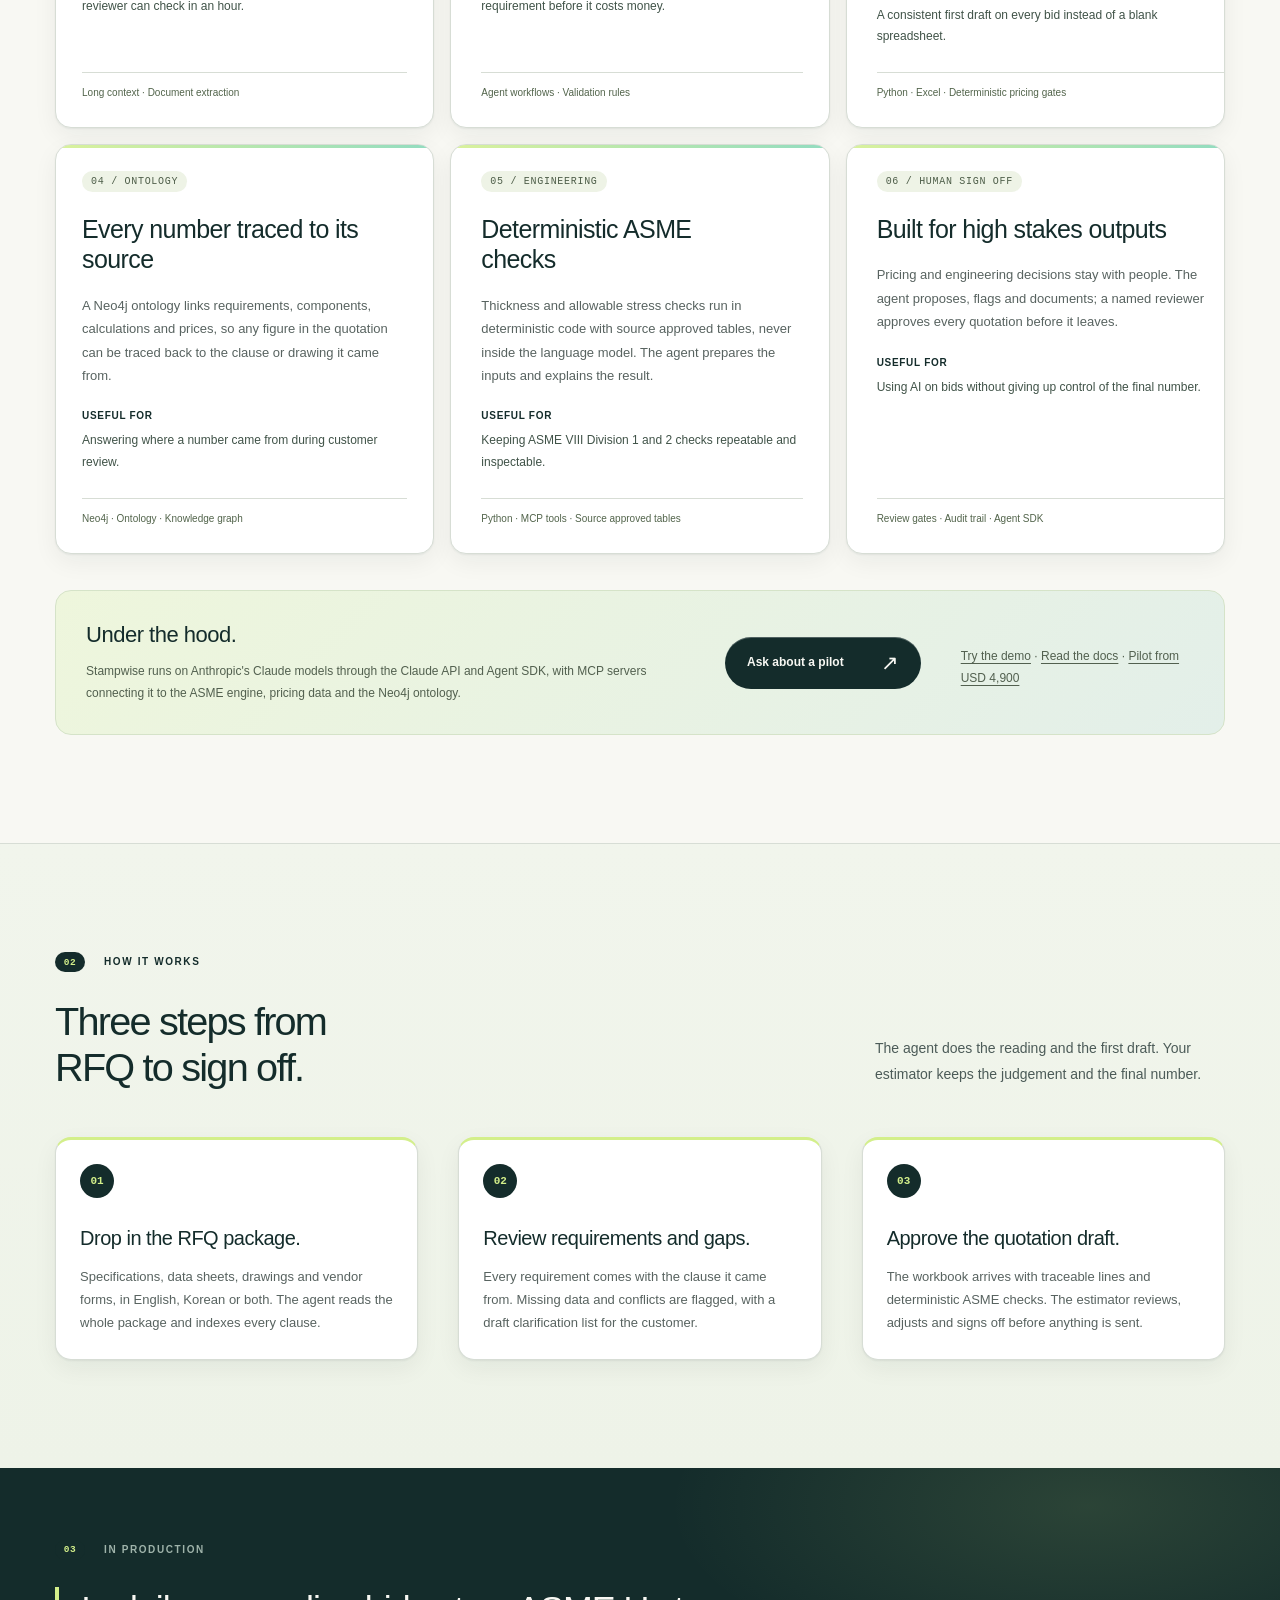
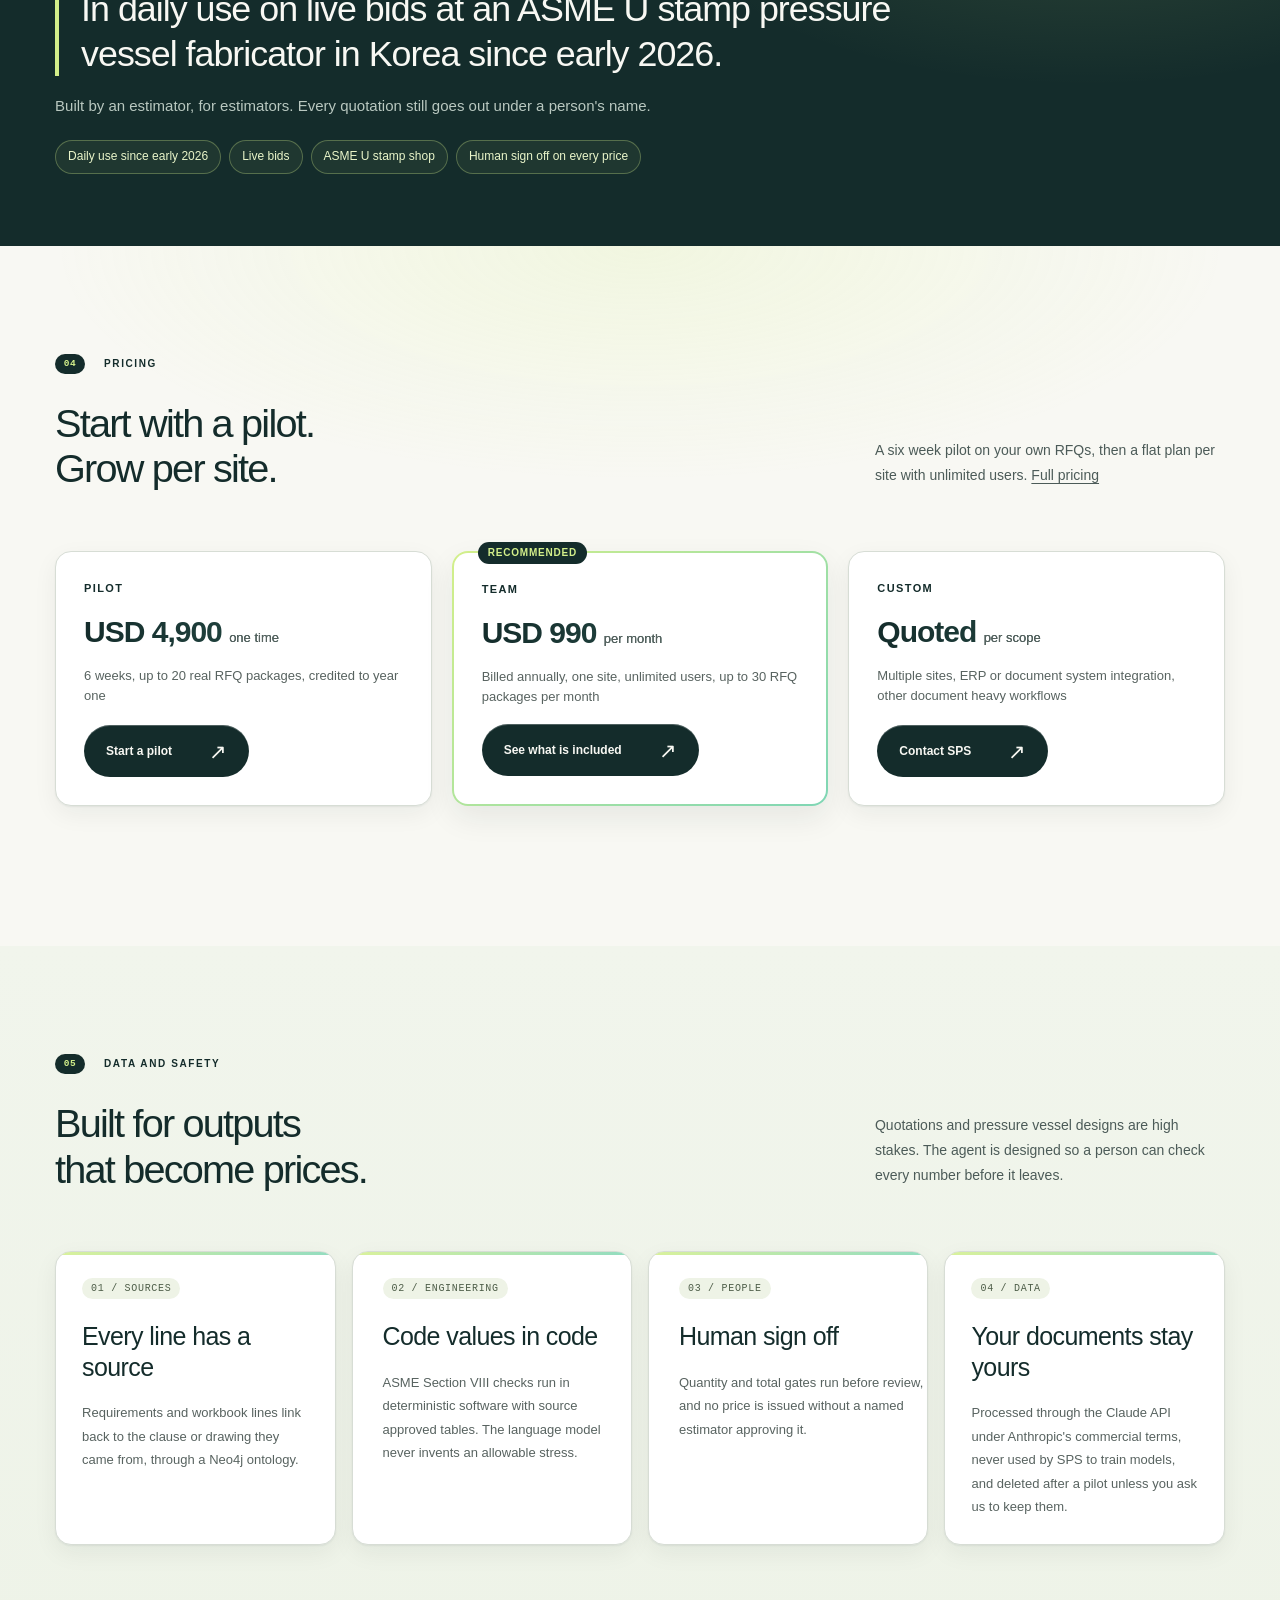
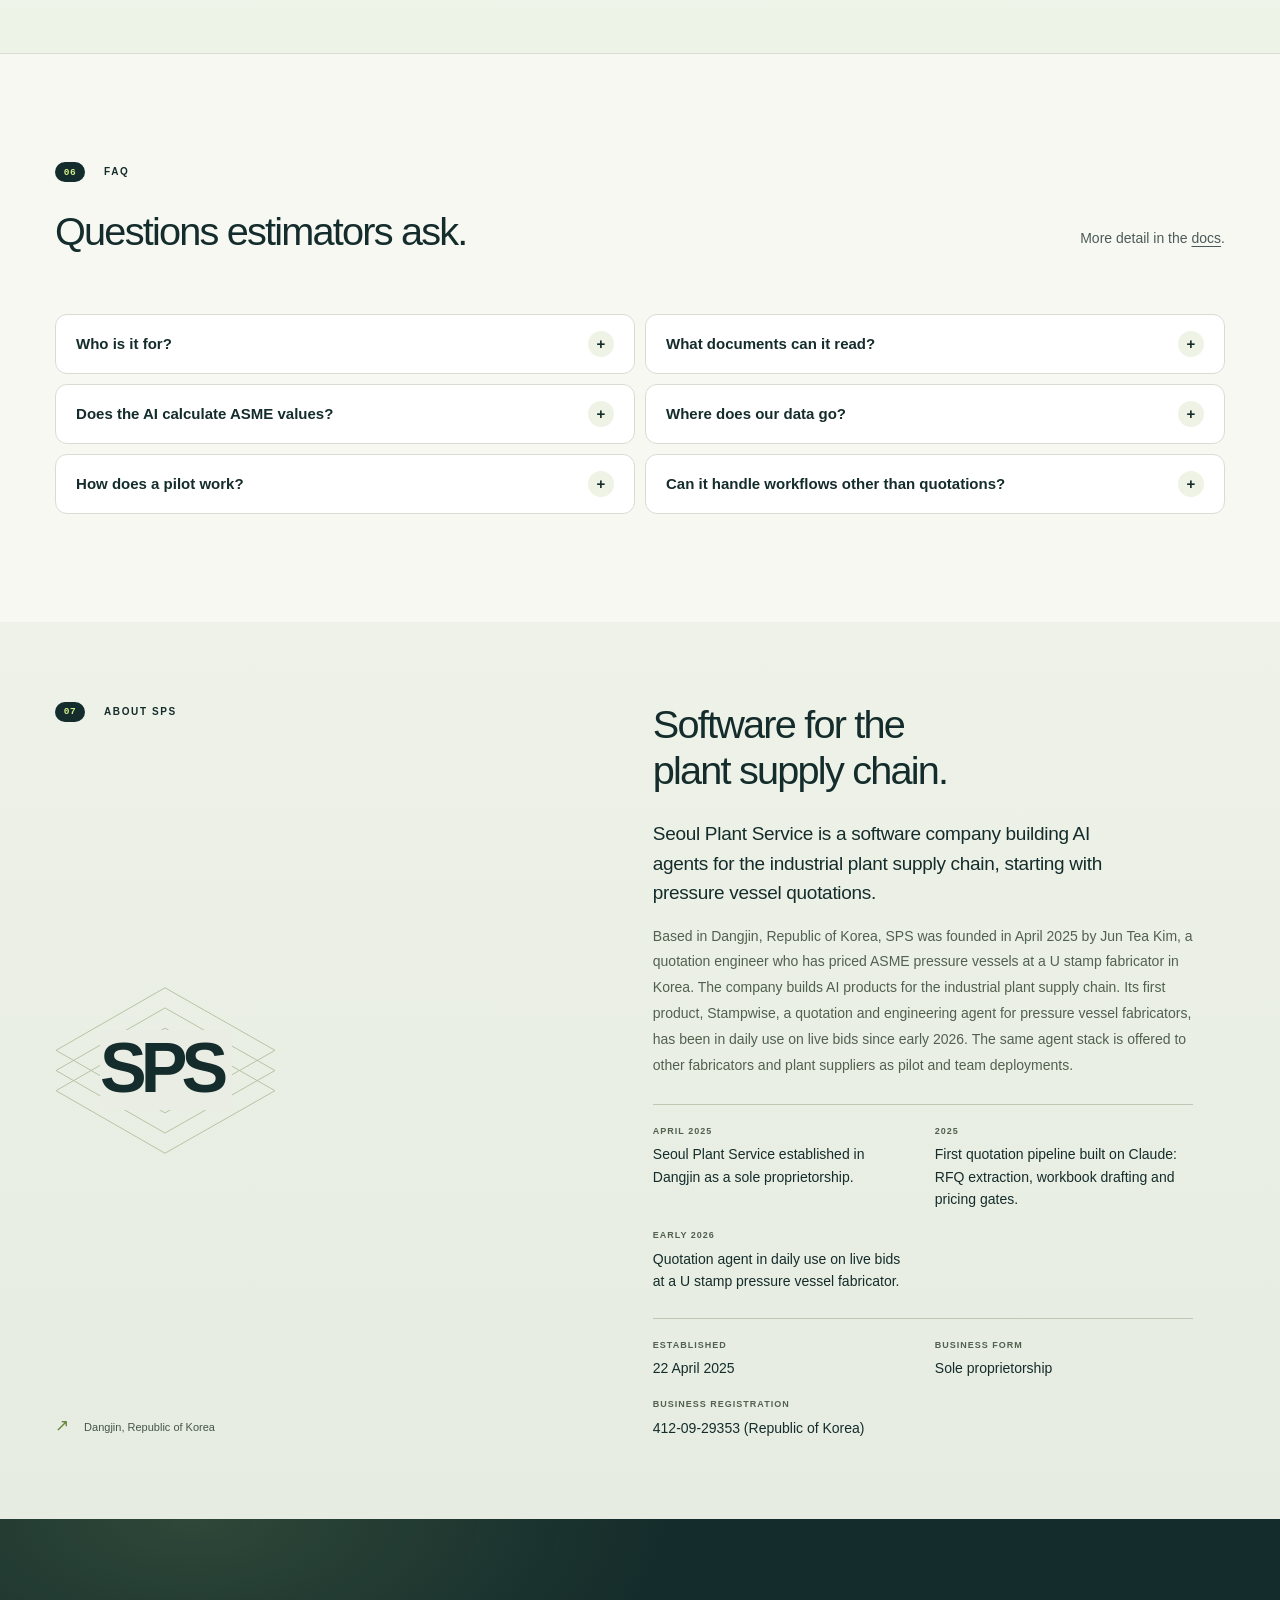
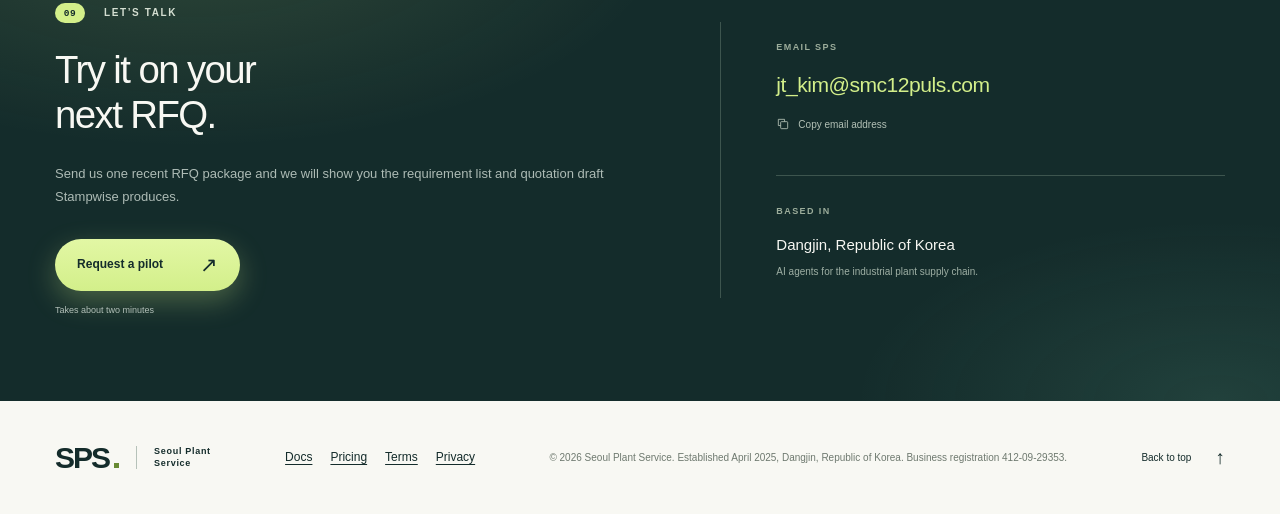
==== commit f61afb49: "Remove the remaining Claude tagline and technology strip from the home hero; the strip now lists wha" ====
--- a/index.html
+++ b/index.html
@@ -124,18 +124,18 @@
         </div>
       </div>
       <div class="hero-bottom container">
-        <p>BUILT IN KOREA ON CLAUDE.</p>
+        <p>BUILT IN DANGJIN, KOREA.</p>
         <a href="#how" aria-label="Scroll to how it works">How it works <span aria-hidden="true">↓</span></a>
       </div>
     </section>
 
-    <div class="service-strip" aria-label="Built with">
+    <div class="service-strip" aria-label="What Stampwise does">
       <div class="container service-strip-inner">
-        <span>Claude API</span><span aria-hidden="true">✳</span>
-        <span>Claude Code</span><span aria-hidden="true">✳</span>
-        <span>Agent SDK</span><span aria-hidden="true">✳</span>
-        <span>MCP</span><span aria-hidden="true">✳</span>
-        <span>Neo4j</span><span aria-hidden="true">✳</span>
+        <span>RFQ extraction</span><span aria-hidden="true">✳</span>
+        <span>Gap questions</span><span aria-hidden="true">✳</span>
+        <span>Quotation workbook</span><span aria-hidden="true">✳</span>
+        <span>ASME checks</span><span aria-hidden="true">✳</span>
+        <span>Traceable pricing</span><span aria-hidden="true">✳</span>
         <a class="strip-ai" href="/docs/">Read the docs <span aria-hidden="true">↗</span></a>
       </div>
     </div>
